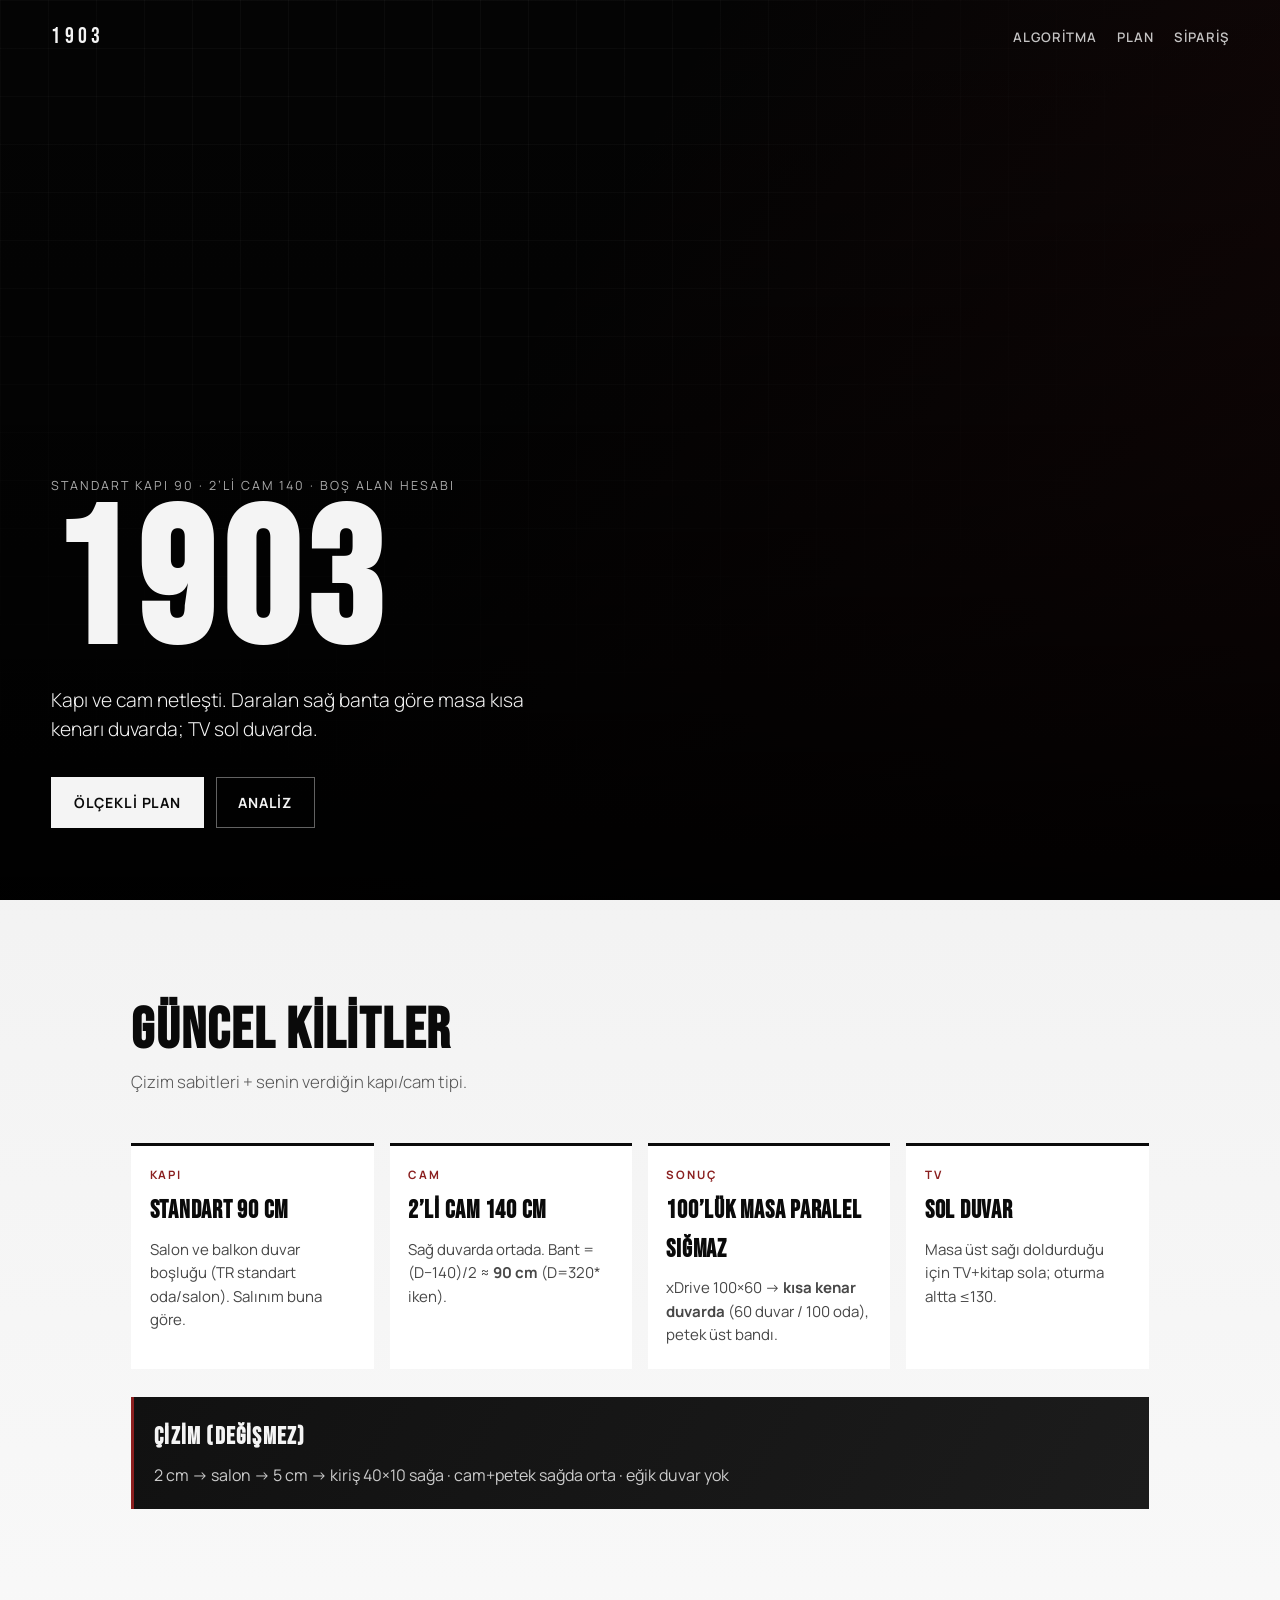
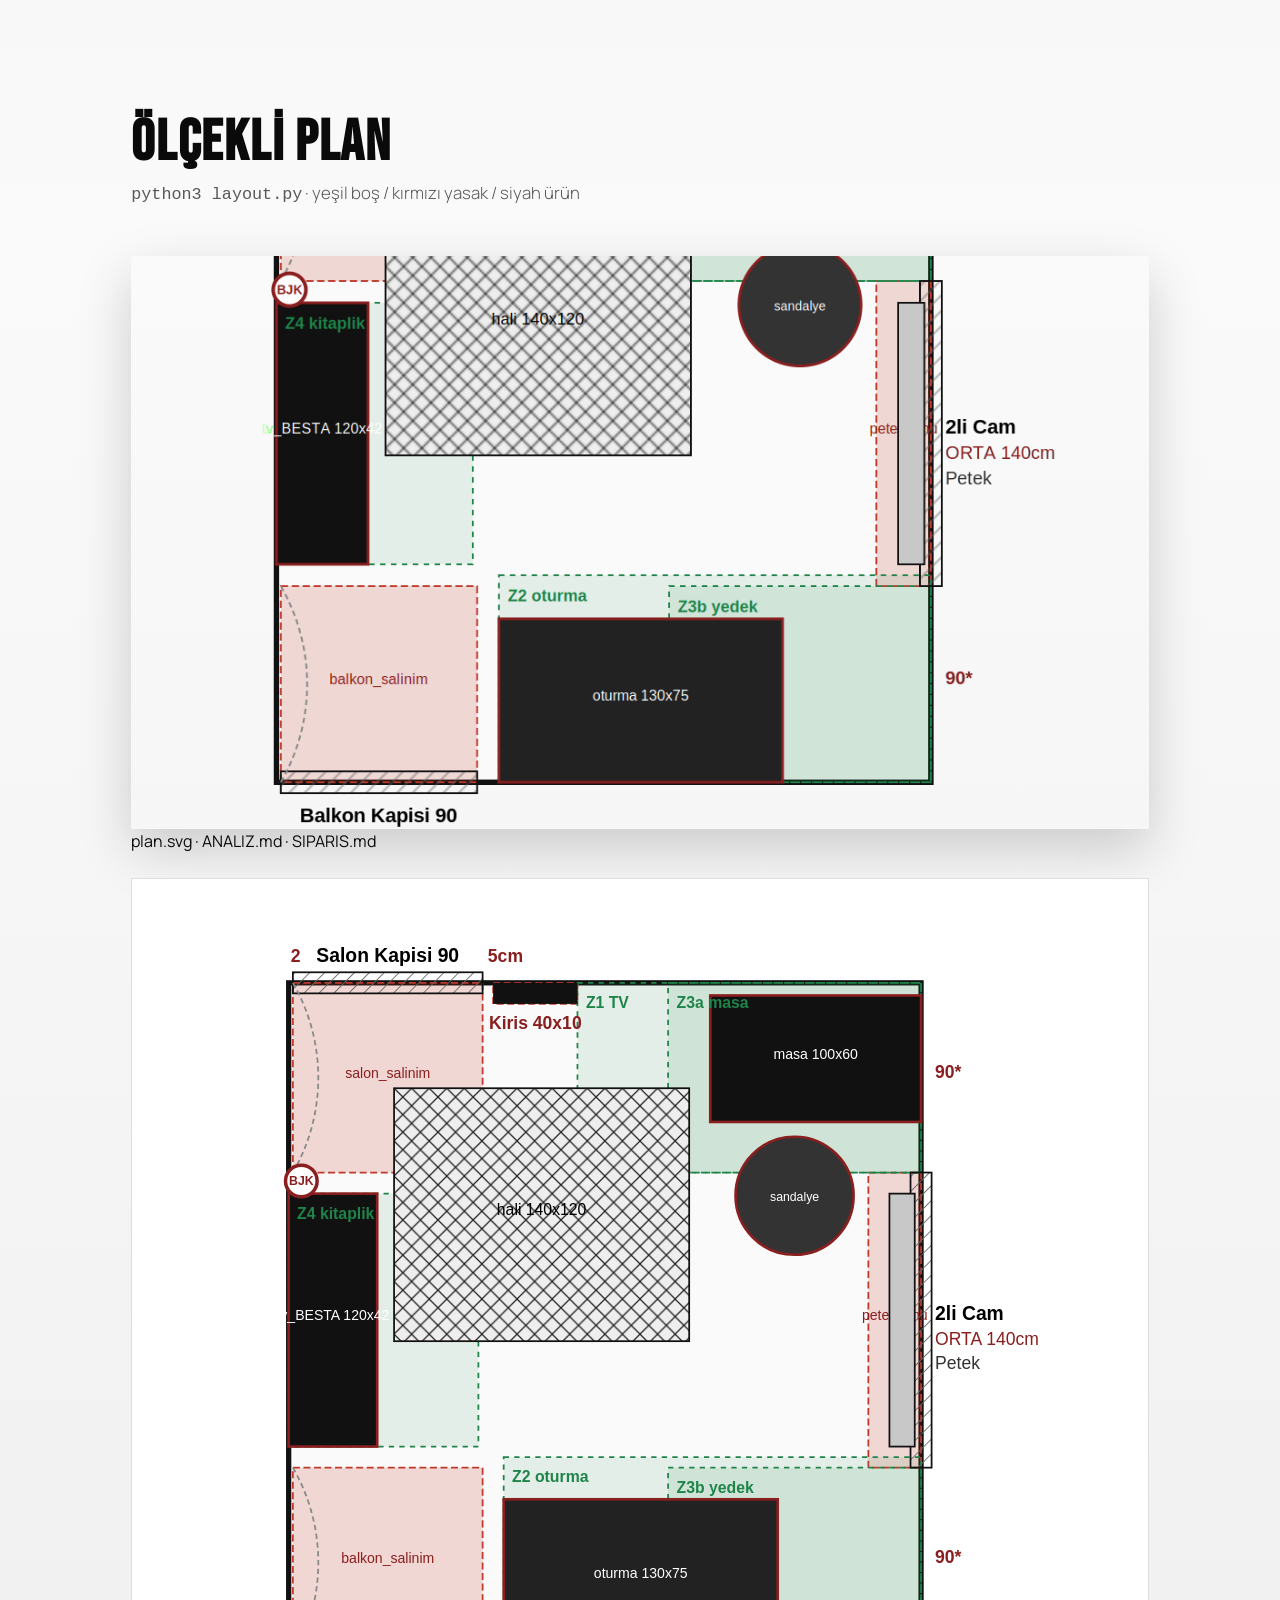
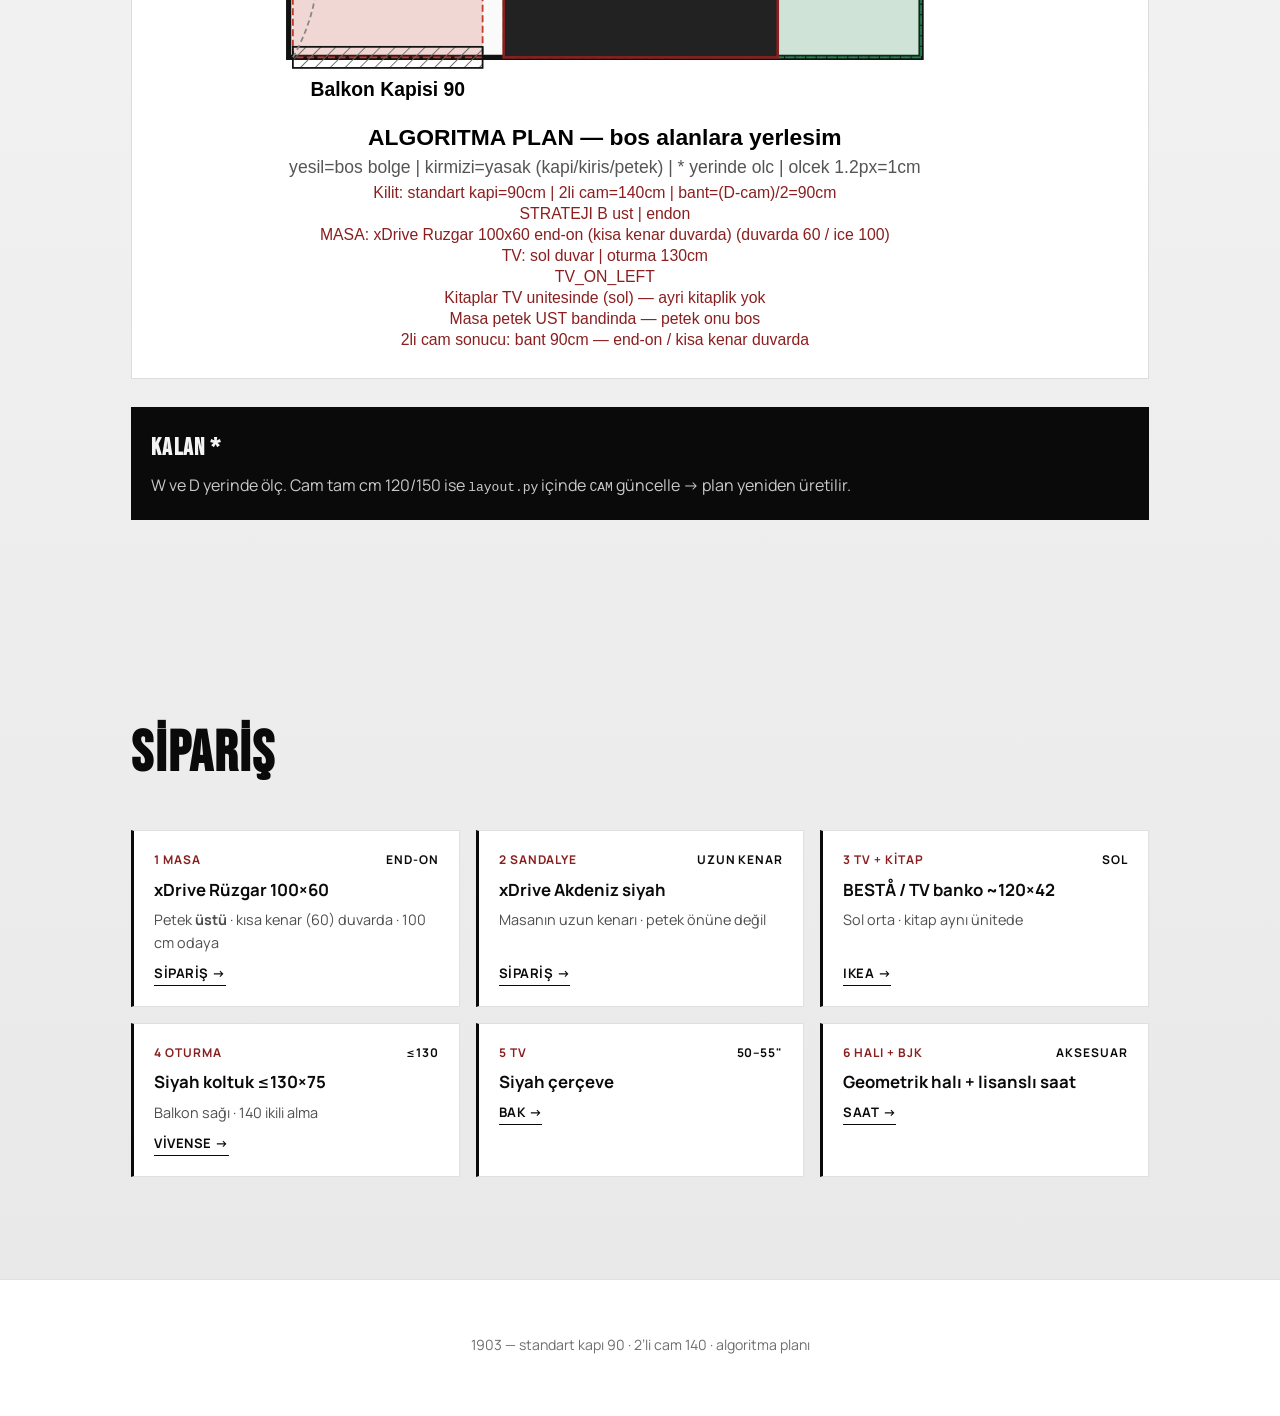
==== oda-tasarim/index.html @ 1f32c2e3 "Lock standard 90cm doors and 140cm 2-leaf window into layout Recalculate radiator bands for the wide" ====
<!DOCTYPE html>
<html lang="tr">
<head>
  <meta charset="UTF-8" />
  <meta name="viewport" content="width=device-width, initial-scale=1.0" />
  <title>1903 — Standart kapı + 2’li cam</title>
  <link rel="preconnect" href="https://fonts.googleapis.com" />
  <link rel="preconnect" href="https://fonts.gstatic.com" crossorigin />
  <link href="https://fonts.googleapis.com/css2?family=Bebas+Neue&family=Manrope:wght@300;400;500;600;700&display=swap" rel="stylesheet" />
  <link rel="stylesheet" href="styles.css" />
</head>
<body>
  <header class="hero">
    <div class="hero__grid" aria-hidden="true"></div>
    <div class="hero__veil"></div>
    <nav class="nav">
      <span class="nav__mark">1903</span>
      <div class="nav__links">
        <a href="#algoritma">Algoritma</a>
        <a href="#plan">Plan</a>
        <a href="#urunler">Sipariş</a>
      </div>
    </nav>
    <div class="hero__content">
      <p class="hero__eyebrow">Standart kapı 90 · 2’li cam 140 · boş alan hesabı</p>
      <h1 class="hero__brand">1903</h1>
      <p class="hero__lead">Kapı ve cam netleşti. Daralan sağ banta göre masa kısa kenarı duvarda; TV sol duvarda.</p>
      <div class="hero__cta">
        <a class="btn btn--solid" href="#plan">Ölçekli plan</a>
        <a class="btn btn--ghost" href="ANALIZ.md">Analiz</a>
      </div>
    </div>
  </header>

  <main>
    <section class="section" id="algoritma">
      <div class="section__head">
        <h2>Güncel kilitler</h2>
        <p>Çizim sabitleri + senin verdiğin kapı/cam tipi.</p>
      </div>

      <div class="inventory">
        <article class="inv">
          <span class="inv__tag">KAPI</span>
          <h3>Standart 90 cm</h3>
          <p>Salon ve balkon duvar boşluğu (TR standart oda/salon). Salınım buna göre.</p>
        </article>
        <article class="inv">
          <span class="inv__tag">CAM</span>
          <h3>2’li cam 140 cm</h3>
          <p>Sağ duvarda ortada. Bant = (D−140)/2 ≈ <strong>90 cm</strong> (D=320* iken).</p>
        </article>
        <article class="inv">
          <span class="inv__tag">SONUÇ</span>
          <h3>100’lük masa paralel sığmaz</h3>
          <p>xDrive 100×60 → <strong>kısa kenar duvarda</strong> (60 duvar / 100 oda), petek üst bandı.</p>
        </article>
        <article class="inv">
          <span class="inv__tag">TV</span>
          <h3>Sol duvar</h3>
          <p>Masa üst sağı doldurduğu için TV+kitap sola; oturma altta ≤130.</p>
        </article>
      </div>

      <aside class="keep">
        <h3>Çizim (değişmez)</h3>
        <p>2 cm → salon → 5 cm → kiriş 40×10 sağa · cam+petek sağda orta · eğik duvar yok</p>
      </aside>
    </section>

    <section class="section" id="plan">
      <div class="section__head">
        <h2>Ölçekli plan</h2>
        <p><code>python3 layout.py</code> · yeşil boş / kırmızı yasak / siyah ürün</p>
      </div>

      <figure class="gallery__hero" style="margin:0">
        <img src="assets/plan-olcekli.png" alt="Standart kapi ve 2li cam yerlesim plani" width="1200" height="1200" loading="eager" />
        <figcaption>
          <a href="plan.svg">plan.svg</a> ·
          <a href="ANALIZ.md">ANALIZ.md</a> ·
          <a href="SIPARIS.md">SIPARIS.md</a>
        </figcaption>
      </figure>

      <div class="plan-svg" style="margin-top:1.5rem;background:#fff;border:1px solid #ddd;padding:1rem;overflow:auto">
        <object data="plan.svg" type="image/svg+xml" width="100%" style="min-height:520px">SVG</object>
      </div>

      <aside class="budget">
        <h3>Kalan *</h3>
        <p>W ve D yerinde ölç. Cam tam cm 120/150 ise <code>layout.py</code> içinde <code>CAM</code> güncelle → plan yeniden üretilir.</p>
      </aside>
    </section>

    <section class="section" id="urunler">
      <div class="section__head">
        <h2>Sipariş</h2>
      </div>
      <div class="products">
        <article class="product">
          <div class="product__meta"><span class="product__store">1 MASA</span><span class="product__price">end-on</span></div>
          <h3>xDrive Rüzgar 100×60</h3>
          <p>Petek <strong>üstü</strong> · kısa kenar (60) duvarda · 100 cm odaya</p>
          <a class="product__link" href="https://www.trendyol.com/xdrive/ruzgar-oyuncu-masasi-siyah-100x60-p-993862707" target="_blank" rel="noopener">Sipariş →</a>
        </article>
        <article class="product">
          <div class="product__meta"><span class="product__store">2 SANDALYE</span><span class="product__price">uzun kenar</span></div>
          <h3>xDrive Akdeniz siyah</h3>
          <p>Masanın uzun kenarı · petek önüne değil</p>
          <a class="product__link" href="https://www.trendyol.com/xdrive/akdeniz-kumas-profesyonel-oyuncu-koltugu-siyah-siyah-p-140003157" target="_blank" rel="noopener">Sipariş →</a>
        </article>
        <article class="product">
          <div class="product__meta"><span class="product__store">3 TV + KİTAP</span><span class="product__price">sol</span></div>
          <h3>BESTÅ / TV banko ~120×42</h3>
          <p>Sol orta · kitap aynı ünitede</p>
          <a class="product__link" href="https://www.ikea.com.tr/urun/besta-venge-siyah-seffaf-cam-120x42x193-cm-dolap-kombinasyonu-59059461" target="_blank" rel="noopener">IKEA →</a>
        </article>
        <article class="product">
          <div class="product__meta"><span class="product__store">4 OTURMA</span><span class="product__price">≤130</span></div>
          <h3>Siyah koltuk ≤130×75</h3>
          <p>Balkon sağı · 140 ikili alma</p>
          <a class="product__link" href="https://www.vivense.com/ofis-oturma-gruplari.html" target="_blank" rel="noopener">Vivense →</a>
        </article>
        <article class="product">
          <div class="product__meta"><span class="product__store">5 TV</span><span class="product__price">50–55"</span></div>
          <h3>Siyah çerçeve</h3>
          <a class="product__link" href="https://www.trendyol.com/sr?q=55%20inç%20televizyon" target="_blank" rel="noopener">Bak →</a>
        </article>
        <article class="product">
          <div class="product__meta"><span class="product__store">6 HALI + BJK</span><span class="product__price">aksesuar</span></div>
          <h3>Geometrik halı + lisanslı saat</h3>
          <a class="product__link" href="https://www.trendyol.com/besiktas-duvar-saati-x-b146-c35" target="_blank" rel="noopener">Saat →</a>
        </article>
      </div>
    </section>
  </main>

  <footer class="footer">
    <p>1903 — standart kapı 90 · 2’li cam 140 · algoritma planı</p>
  </footer>
  <script src="main.js"></script>
</body>
</html>
---- oda-tasarim/styles.css ----
:root {
  --ink: #0a0a0a;
  --paper: #f4f4f4;
  --ash: #2b2b2b;
  --steel: #6e6e6e;
  --red: #8a1f1f;
  --mist: #fafafa;
  --line: rgba(10, 10, 10, 0.12);
  --shadow: 0 20px 50px rgba(0, 0, 0, 0.18);
  --font-display: "Bebas Neue", Impact, sans-serif;
  --font-body: "Manrope", system-ui, sans-serif;
}

*,
*::before,
*::after {
  box-sizing: border-box;
}

html {
  scroll-behavior: smooth;
}

body {
  margin: 0;
  color: var(--ink);
  font-family: var(--font-body);
  font-weight: 400;
  line-height: 1.55;
  background:
    radial-gradient(900px 420px at 0% 0%, rgba(138, 31, 31, 0.08), transparent 50%),
    linear-gradient(180deg, #ececec 0%, var(--mist) 40%, #e8e8e8 100%);
  min-height: 100vh;
}

img {
  max-width: 100%;
  height: auto;
  display: block;
}

a {
  color: inherit;
  text-decoration: none;
}

.hero {
  position: relative;
  min-height: 100vh;
  min-height: 100dvh;
  display: flex;
  flex-direction: column;
  justify-content: flex-end;
  padding: 1.5rem clamp(1.25rem, 4vw, 3.5rem) clamp(3rem, 8vh, 5rem);
  overflow: hidden;
  color: var(--paper);
  background: #050505;
}

.hero__grid {
  position: absolute;
  inset: 0;
  background-image:
    linear-gradient(rgba(255, 255, 255, 0.04) 1px, transparent 1px),
    linear-gradient(90deg, rgba(255, 255, 255, 0.04) 1px, transparent 1px);
  background-size: 48px 48px;
  mask-image: radial-gradient(ellipse at 30% 20%, #000 20%, transparent 70%);
  animation: gridDrift 18s linear infinite;
}

.hero__veil {
  position: absolute;
  inset: 0;
  background:
    linear-gradient(180deg, rgba(0, 0, 0, 0.2) 0%, rgba(0, 0, 0, 0.55) 55%, rgba(0, 0, 0, 0.92) 100%),
    linear-gradient(120deg, transparent 40%, rgba(138, 31, 31, 0.18) 100%);
  pointer-events: none;
}

.nav,
.hero__content {
  position: relative;
  z-index: 1;
}

.nav {
  position: absolute;
  top: 0;
  left: 0;
  right: 0;
  display: flex;
  align-items: center;
  justify-content: space-between;
  padding: 1.25rem clamp(1.25rem, 4vw, 3.5rem);
}

.nav__mark {
  font-family: var(--font-display);
  letter-spacing: 0.2em;
  font-size: 1.35rem;
}

.nav__links {
  display: flex;
  gap: 1.25rem;
  font-size: 0.82rem;
  font-weight: 600;
  letter-spacing: 0.08em;
  text-transform: uppercase;
  opacity: 0.8;
}

.nav__links a:hover {
  opacity: 1;
  color: #fff;
}

.hero__eyebrow {
  margin: 0 0 0.6rem;
  font-size: 0.78rem;
  letter-spacing: 0.16em;
  text-transform: uppercase;
  color: rgba(244, 244, 244, 0.7);
  opacity: 0;
  transform: translateY(16px);
  animation: rise 0.8s ease forwards 0.1s;
}

.hero__brand {
  margin: 0;
  font-family: var(--font-display);
  font-size: clamp(6rem, 22vw, 12rem);
  line-height: 0.85;
  letter-spacing: 0.04em;
  opacity: 0;
  transform: translateY(24px);
  animation: rise 0.95s ease forwards 0.25s;
}

.hero__lead {
  max-width: 32rem;
  margin: 1.1rem 0 0;
  font-size: clamp(1rem, 2.2vw, 1.2rem);
  font-weight: 300;
  opacity: 0;
  transform: translateY(16px);
  animation: rise 0.85s ease forwards 0.4s;
}

.hero__cta {
  display: flex;
  flex-wrap: wrap;
  gap: 0.75rem;
  margin-top: 2rem;
  opacity: 0;
  transform: translateY(16px);
  animation: rise 0.85s ease forwards 0.55s;
}

.btn {
  display: inline-flex;
  align-items: center;
  justify-content: center;
  padding: 0.85rem 1.35rem;
  border: 1px solid transparent;
  font-size: 0.88rem;
  font-weight: 700;
  letter-spacing: 0.06em;
  text-transform: uppercase;
  transition: transform 0.25s ease, background 0.25s ease;
}

.btn:hover {
  transform: translateY(-2px);
}

.btn--solid {
  background: var(--paper);
  color: var(--ink);
}

.btn--ghost {
  border-color: rgba(244, 244, 244, 0.4);
  color: var(--paper);
}

.btn--ghost:hover {
  background: rgba(244, 244, 244, 0.08);
}

@keyframes rise {
  to {
    opacity: 1;
    transform: translateY(0);
  }
}

@keyframes gridDrift {
  from {
    transform: translateY(0);
  }
  to {
    transform: translateY(48px);
  }
}

.section {
  padding: clamp(3.5rem, 8vw, 6.5rem) clamp(1.25rem, 4vw, 3.5rem);
  max-width: 1120px;
  margin: 0 auto;
}

.sketch-legend {
  display: grid;
  grid-template-columns: repeat(2, 1fr);
  gap: 0.75rem;
  margin-bottom: 1.75rem;
}

.sketch-legend__item {
  padding: 1rem 1.1rem;
  background: #fff;
  border-left: 3px solid var(--ink);
  display: flex;
  flex-direction: column;
  gap: 0.25rem;
}

.sketch-legend__item strong {
  font-family: var(--font-display);
  font-size: 1.35rem;
  letter-spacing: 0.04em;
}

.sketch-legend__item span {
  font-size: 0.9rem;
  color: rgba(10, 10, 10, 0.72);
}

.section__head {
  max-width: 38rem;
  margin-bottom: clamp(2rem, 4vw, 3rem);
}

.section__head h2 {
  margin: 0 0 0.55rem;
  font-family: var(--font-display);
  font-size: clamp(2.4rem, 5.5vw, 3.6rem);
  letter-spacing: 0.03em;
  line-height: 1;
}

.section__head p {
  margin: 0;
  color: rgba(10, 10, 10, 0.68);
  font-size: 1.05rem;
  font-weight: 300;
}

.arch-map {
  display: grid;
  grid-template-columns: 1fr 1.2fr 1fr;
  grid-template-rows: auto auto auto;
  gap: 0.6rem;
  margin-bottom: 2rem;
  text-align: center;
}

.arch-map__north {
  grid-column: 2;
  grid-row: 1;
}

.arch-map__west {
  grid-column: 1;
  grid-row: 2;
}

.arch-map__center {
  grid-column: 2;
  grid-row: 2;
  display: grid;
  place-items: center;
  min-height: 110px;
  background: var(--ink);
  color: var(--paper);
  font-family: var(--font-display);
  font-size: 2rem;
  letter-spacing: 0.12em;
}

.arch-map__east {
  grid-column: 3;
  grid-row: 2;
}

.arch-map__south {
  grid-column: 2;
  grid-row: 3;
}

.arch-map__north,
.arch-map__west,
.arch-map__east,
.arch-map__south {
  padding: 1rem 0.75rem;
  background: #fff;
  border: 1px solid var(--line);
  display: flex;
  flex-direction: column;
  gap: 0.15rem;
}

.arch-map strong {
  font-family: var(--font-display);
  font-size: 1.35rem;
  letter-spacing: 0.08em;
}

.arch-map__sub {
  font-size: 0.8rem;
  color: var(--steel);
}

.strip {
  display: grid;
  grid-template-columns: repeat(10, minmax(72px, 1fr));
  gap: 0.35rem;
  margin-bottom: 1.5rem;
  overflow-x: auto;
  padding-bottom: 0.35rem;
}

.strip__item {
  min-width: 72px;
  min-height: 120px;
  padding: 0.65rem 0.4rem;
  background: #fff;
  border: 1px solid var(--line);
  border-top: 3px solid var(--ink);
  display: flex;
  flex-direction: column;
  gap: 0.25rem;
}

.strip__item--door {
  border-top-color: var(--red);
  background: #111;
  color: #f4f4f4;
}

.strip__item--beam {
  border-top-color: #444;
  background: #2b2b2b;
  color: #f4f4f4;
}

.strip__item--recess {
  border-top-color: #666;
  background: #1a1a1a;
  color: #f4f4f4;
}

.strip__item--glass {
  border-top-color: #7eb8c9;
  background: linear-gradient(180deg, #d8eef4, #fff);
}

.strip__item--long {
  border-top-color: var(--red);
  background: #fff8f8;
}

.strip__len {
  font-family: var(--font-display);
  font-size: 1.5rem;
  letter-spacing: 0.04em;
  line-height: 1;
}

.strip__item strong {
  font-size: 0.72rem;
  line-height: 1.25;
}

.strip__item em {
  font-size: 0.65rem;
  font-style: normal;
  opacity: 0.7;
}

.totals {
  display: grid;
  grid-template-columns: repeat(4, 1fr);
  gap: 0.65rem;
  margin-bottom: 2rem;
}

.total {
  padding: 1rem 0.85rem;
  background: #fff;
  border: 1px solid var(--line);
  display: flex;
  flex-direction: column;
  gap: 0.2rem;
}

.total span {
  font-size: 0.72rem;
  font-weight: 700;
  letter-spacing: 0.08em;
  text-transform: uppercase;
  color: var(--steel);
}

.total strong {
  font-family: var(--font-display);
  font-size: 1.8rem;
  letter-spacing: 0.03em;
  line-height: 1;
}

.total em {
  font-size: 0.78rem;
  font-style: normal;
  color: var(--steel);
}

.total--warn {
  background: #111;
  color: #f4f4f4;
  border-color: #111;
}

.total--warn span,
.total--warn em {
  color: rgba(244, 244, 244, 0.65);
}

.svg-dim {
  font-family: var(--font-body);
  font-size: 9px;
  font-weight: 700;
  fill: var(--red);
}

.inventory {
  display: grid;
  grid-template-columns: repeat(auto-fit, minmax(230px, 1fr));
  gap: 1rem;
}

.inv {
  padding: 1.25rem 1.15rem 1.4rem;
  background: #fff;
  border-top: 3px solid var(--ink);
  transition: transform 0.3s ease;
}

.inv:hover {
  transform: translateY(-3px);
}

.inv__tag {
  display: block;
  font-size: 0.72rem;
  letter-spacing: 0.16em;
  font-weight: 700;
  color: var(--red);
  margin-bottom: 0.55rem;
}

.inv h3 {
  margin: 0 0 0.45rem;
  font-family: var(--font-display);
  font-size: 1.55rem;
  letter-spacing: 0.03em;
}

.inv p {
  margin: 0;
  font-size: 0.94rem;
  color: rgba(10, 10, 10, 0.75);
}

.section--concept {
  background: linear-gradient(180deg, transparent, rgba(10, 10, 10, 0.03));
}

.concept-grid {
  display: grid;
  grid-template-columns: repeat(3, 1fr);
  gap: 1.25rem;
  margin-bottom: 1.5rem;
}

.concept-grid h3 {
  margin: 0 0 0.4rem;
  font-family: var(--font-display);
  font-size: 1.5rem;
  letter-spacing: 0.04em;
}

.concept-grid p {
  margin: 0;
  color: rgba(10, 10, 10, 0.72);
  font-size: 0.95rem;
}

.swatches {
  display: grid;
  grid-template-columns: repeat(6, 1fr);
  gap: 0.65rem;
}

.swatch {
  aspect-ratio: 1 / 1.1;
  background: var(--c);
  display: flex;
  align-items: flex-end;
  padding: 0.65rem;
  border: 1px solid var(--line);
}

.swatch span {
  font-size: 0.7rem;
  font-weight: 600;
  letter-spacing: 0.04em;
  text-transform: uppercase;
  background: rgba(255, 255, 255, 0.9);
  color: var(--ink);
  padding: 0.3rem 0.35rem;
}

.swatch:nth-child(1) span,
.swatch:nth-child(3) span,
.swatch:nth-child(5) span {
  background: rgba(10, 10, 10, 0.75);
  color: #fff;
}

.section--plan {
  max-width: 1200px;
}

.plan-grid {
  display: grid;
  grid-template-columns: 1fr 1fr;
  gap: 1.15rem;
}

.plan-card {
  margin: 0;
  padding: 1.15rem;
  background: #fff;
  border: 1px solid var(--line);
}

.plan-card figcaption {
  display: flex;
  flex-direction: column;
  gap: 0.15rem;
  margin-bottom: 0.9rem;
}

.plan-card figcaption strong {
  font-family: var(--font-display);
  font-size: 1.6rem;
  letter-spacing: 0.04em;
}

.plan-card figcaption span {
  font-size: 0.88rem;
  color: var(--steel);
}

.plan-svg {
  color: var(--ink);
}

.plan-svg svg {
  width: 100%;
  height: auto;
}

.svg-label {
  font-family: var(--font-body);
  font-size: 10px;
  font-weight: 600;
  fill: var(--ink);
}

.svg-label--light {
  fill: #f4f4f4;
}

.plan-card--photo img {
  width: 100%;
  aspect-ratio: 4 / 3;
  object-fit: cover;
}

.zones {
  display: grid;
  gap: 1.25rem;
}

.zone {
  display: grid;
  grid-template-columns: auto 1fr;
  column-gap: 1.1rem;
  padding-bottom: 1.25rem;
  border-bottom: 1px solid var(--line);
}

.zone__num {
  font-family: var(--font-display);
  font-size: clamp(2.4rem, 5vw, 3.2rem);
  line-height: 1;
  color: var(--red);
}

.zone h3 {
  margin: 0 0 0.35rem;
  font-family: var(--font-display);
  font-size: 1.55rem;
  letter-spacing: 0.03em;
}

.zone p {
  margin: 0;
  color: rgba(10, 10, 10, 0.75);
}

.gallery {
  margin-top: 2.4rem;
  display: grid;
  gap: 1.15rem;
}

.gallery__hero img {
  width: 100%;
  aspect-ratio: 16 / 9;
  object-fit: cover;
  box-shadow: var(--shadow);
}

.gallery__pair {
  display: grid;
  grid-template-columns: 1fr 1fr;
  gap: 1.15rem;
}

.gallery__pair img {
  width: 100%;
  aspect-ratio: 4 / 3;
  object-fit: cover;
  box-shadow: var(--shadow);
}

.gallery figure {
  margin: 0;
}

.gallery figcaption {
  margin-top: 0.6rem;
  font-size: 0.88rem;
  color: var(--steel);
}

.products {
  display: grid;
  grid-template-columns: repeat(auto-fit, minmax(260px, 1fr));
  gap: 1rem;
}

.product {
  display: flex;
  flex-direction: column;
  gap: 0.55rem;
  padding: 1.25rem;
  background: #fff;
  border: 1px solid var(--line);
  border-left: 3px solid var(--ink);
  transition: transform 0.3s ease, border-color 0.3s ease;
}

.product:hover {
  transform: translateY(-3px);
  border-left-color: var(--red);
}

.product__meta {
  display: flex;
  justify-content: space-between;
  align-items: center;
  font-size: 0.75rem;
  font-weight: 700;
  letter-spacing: 0.08em;
  text-transform: uppercase;
}

.product__store {
  color: var(--red);
}

.product__price {
  color: var(--ink);
}

.product h3 {
  margin: 0;
  font-size: 1.05rem;
  font-weight: 700;
  line-height: 1.3;
}

.product p {
  margin: 0;
  flex: 1;
  font-size: 0.9rem;
  color: rgba(10, 10, 10, 0.72);
}

.product__link {
  font-size: 0.82rem;
  font-weight: 700;
  letter-spacing: 0.04em;
  text-transform: uppercase;
  border-bottom: 1px solid var(--ink);
  align-self: flex-start;
  padding-bottom: 0.1rem;
}

.product__link:hover {
  color: var(--red);
  border-color: var(--red);
}

.budget,
.keep {
  margin-top: 1.75rem;
  padding: 1.35rem 1.25rem;
  background: var(--ink);
  color: var(--paper);
}

.budget h3,
.keep h3 {
  margin: 0 0 0.45rem;
  font-family: var(--font-display);
  font-size: 1.5rem;
  letter-spacing: 0.05em;
}

.budget p,
.keep p {
  margin: 0;
  color: rgba(244, 244, 244, 0.82);
}

.keep {
  background: linear-gradient(120deg, #111, #1c1c1c);
  border-left: 3px solid var(--red);
}

.steps {
  margin: 0;
  padding: 0;
  list-style: none;
  counter-reset: step;
  display: grid;
  gap: 0.35rem;
}

.steps li {
  counter-increment: step;
  display: grid;
  grid-template-columns: 3rem 1fr;
  gap: 1rem;
  padding: 1rem 0;
  border-top: 1px solid var(--line);
}

.steps li::before {
  content: counter(step, decimal-leading-zero);
  font-family: var(--font-display);
  font-size: 1.6rem;
  color: var(--red);
  line-height: 1;
}

.steps strong {
  display: block;
  font-family: var(--font-display);
  font-size: 1.35rem;
  letter-spacing: 0.04em;
  margin-bottom: 0.2rem;
}

.footer {
  padding: 2.5rem clamp(1.25rem, 4vw, 3.5rem) 3rem;
  border-top: 1px solid var(--line);
  text-align: center;
  color: var(--steel);
  font-size: 0.88rem;
  background: #fff;
}

.footer__note {
  margin: 0.35rem 0 0;
  font-size: 0.78rem;
}

.reveal {
  opacity: 0;
  transform: translateY(20px);
  transition: opacity 0.65s ease, transform 0.65s ease;
}

.reveal.is-in {
  opacity: 1;
  transform: translateY(0);
}

@media (max-width: 820px) {
  .nav__links {
    display: none;
  }

  .concept-grid,
  .plan-grid,
  .gallery__pair,
  .totals,
  .sketch-legend {
    grid-template-columns: 1fr 1fr;
  }

  .swatches {
    grid-template-columns: repeat(3, 1fr);
  }

  .arch-map {
    grid-template-columns: 1fr;
    grid-template-rows: none;
  }

  .arch-map__north,
  .arch-map__west,
  .arch-map__center,
  .arch-map__east,
  .arch-map__south {
    grid-column: 1;
    grid-row: auto;
  }
}

@media (max-width: 560px) {
  .zone {
    grid-template-columns: 1fr;
  }

  .swatches,
  .sketch-legend,
  .totals {
    grid-template-columns: 1fr;
  }
}
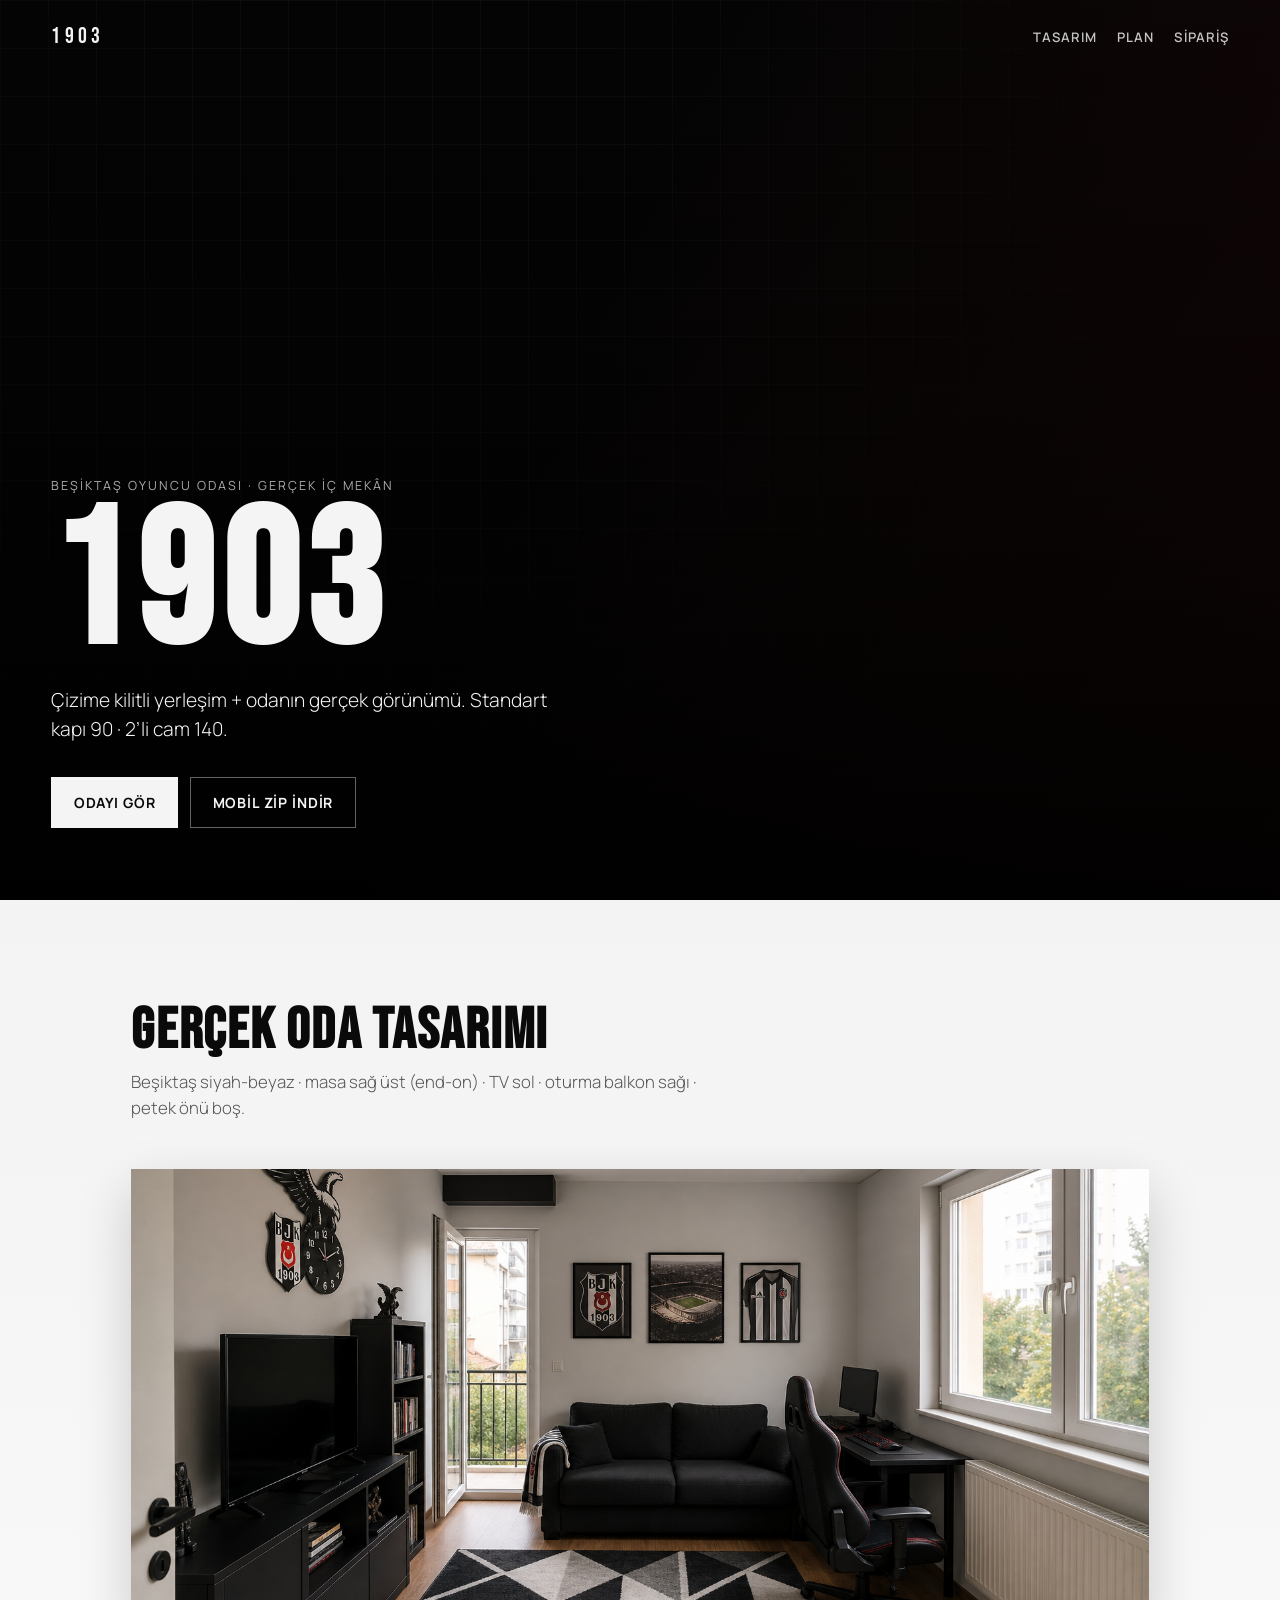
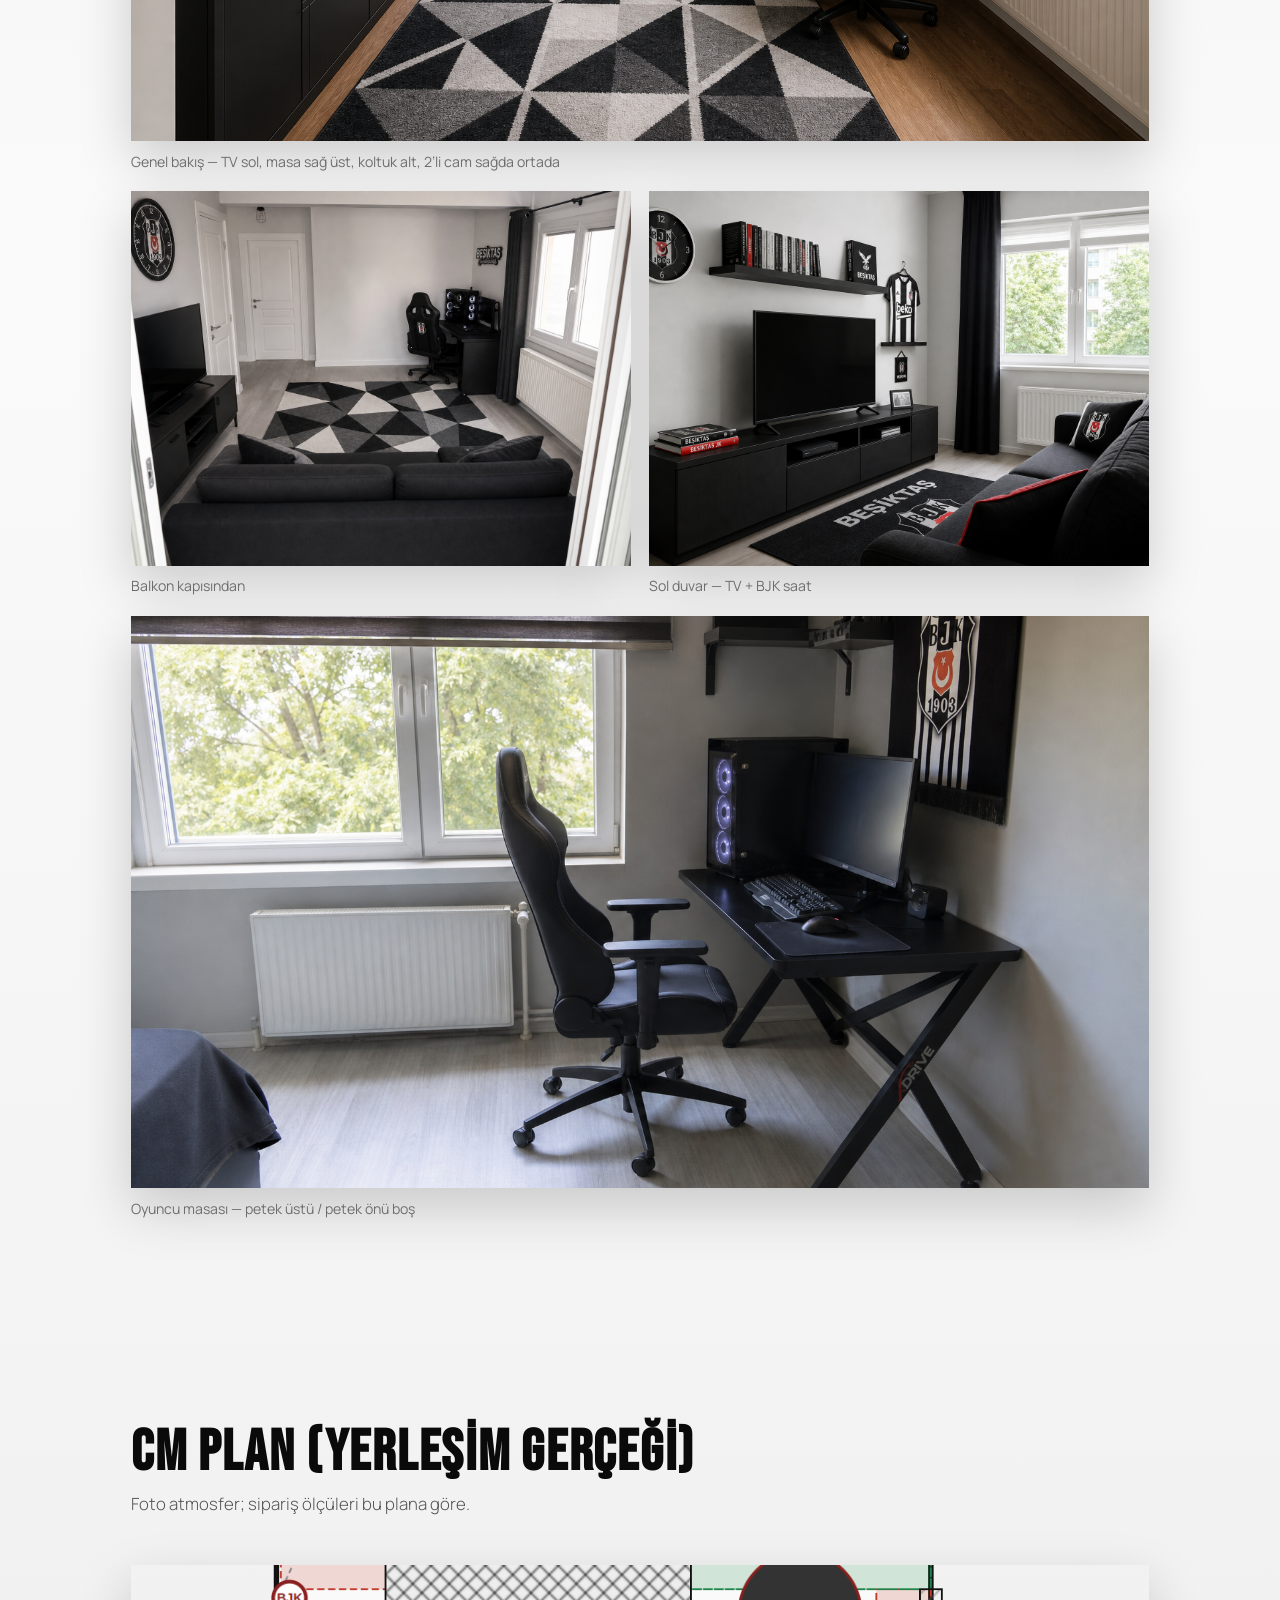
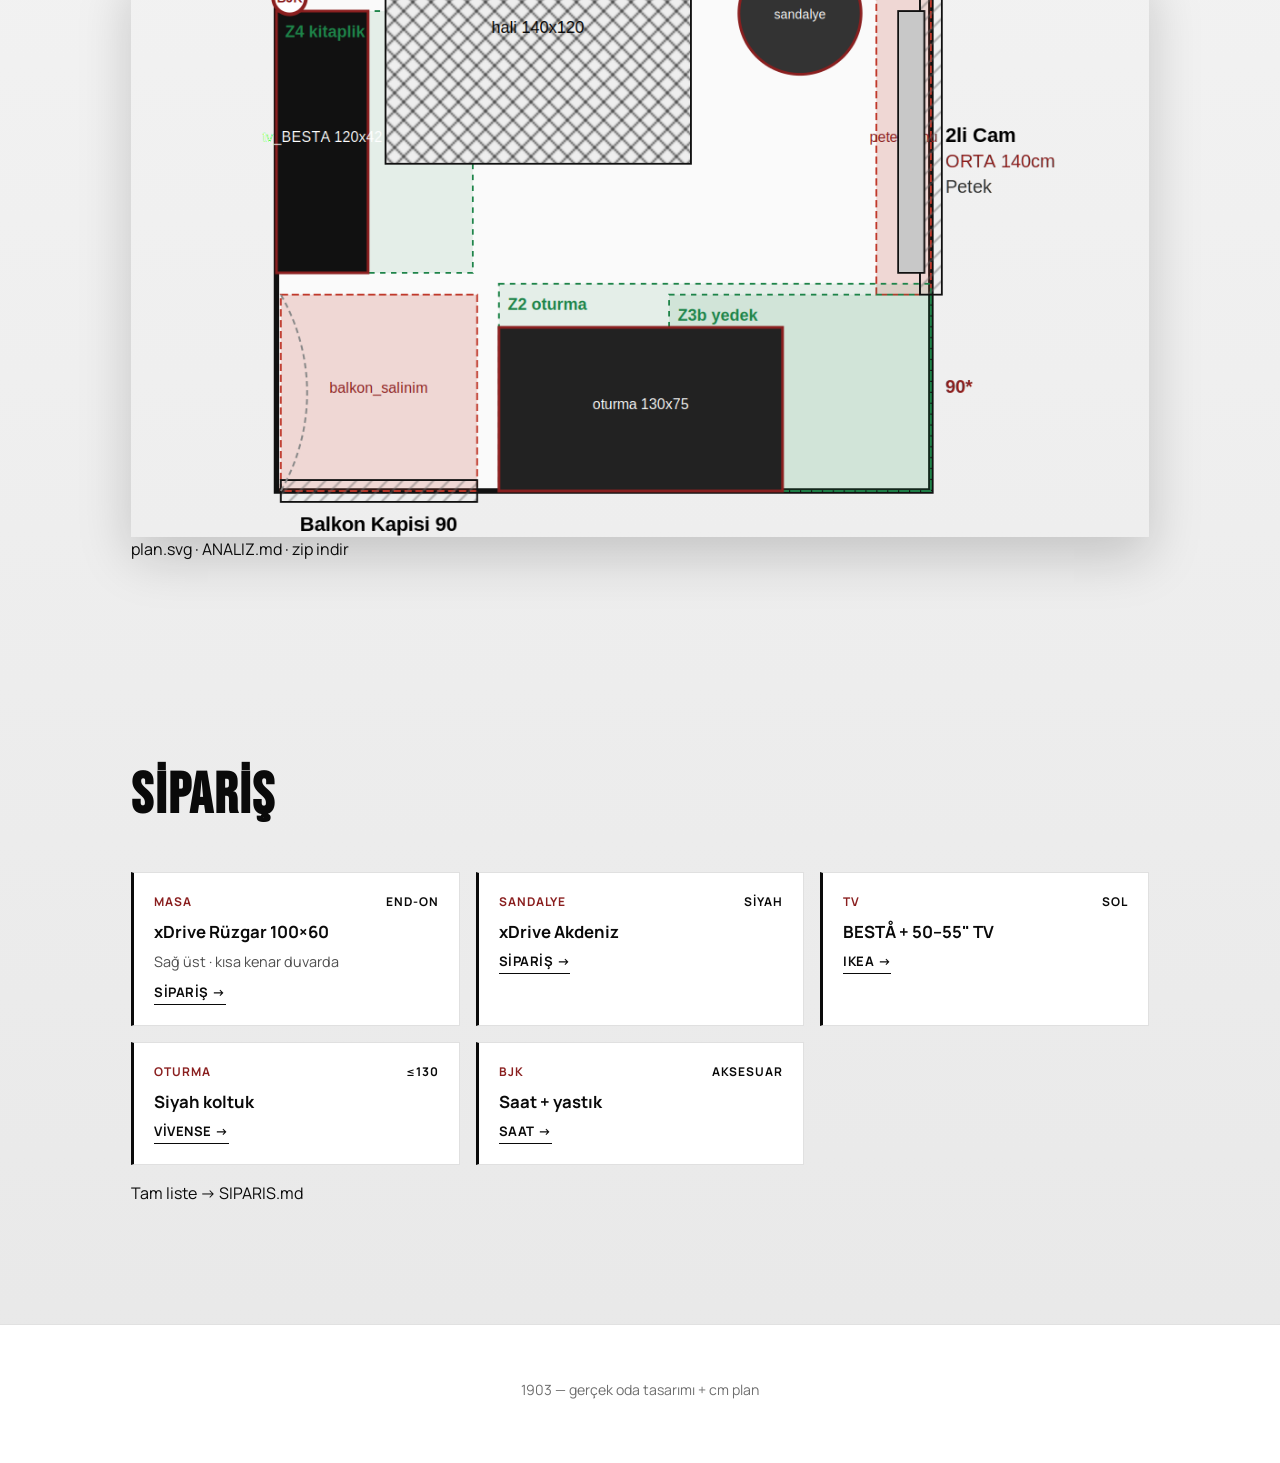
==== commit 46b5bbd8: "Add photoreal room interior views matching the locked plan Include general, balcony, TV wall, and de" ====
--- a/oda-tasarim/index.html
+++ b/oda-tasarim/index.html
@@ -3,7 +3,7 @@
 <head>
   <meta charset="UTF-8" />
   <meta name="viewport" content="width=device-width, initial-scale=1.0" />
-  <title>1903 — Standart kapı + 2’li cam</title>
+  <title>1903 — Gerçek Oda Tasarımı</title>
   <link rel="preconnect" href="https://fonts.googleapis.com" />
   <link rel="preconnect" href="https://fonts.gstatic.com" crossorigin />
   <link href="https://fonts.googleapis.com/css2?family=Bebas+Neue&family=Manrope:wght@300;400;500;600;700&display=swap" rel="stylesheet" />
@@ -16,81 +16,60 @@
     <nav class="nav">
       <span class="nav__mark">1903</span>
       <div class="nav__links">
-        <a href="#algoritma">Algoritma</a>
+        <a href="#tasarim">Tasarım</a>
         <a href="#plan">Plan</a>
         <a href="#urunler">Sipariş</a>
       </div>
     </nav>
     <div class="hero__content">
-      <p class="hero__eyebrow">Standart kapı 90 · 2’li cam 140 · boş alan hesabı</p>
+      <p class="hero__eyebrow">Beşiktaş oyuncu odası · gerçek iç mekân</p>
       <h1 class="hero__brand">1903</h1>
-      <p class="hero__lead">Kapı ve cam netleşti. Daralan sağ banta göre masa kısa kenarı duvarda; TV sol duvarda.</p>
+      <p class="hero__lead">Çizime kilitli yerleşim + odanın gerçek görünümü. Standart kapı 90 · 2’li cam 140.</p>
       <div class="hero__cta">
-        <a class="btn btn--solid" href="#plan">Ölçekli plan</a>
-        <a class="btn btn--ghost" href="ANALIZ.md">Analiz</a>
+        <a class="btn btn--solid" href="#tasarim">Odayı gör</a>
+        <a class="btn btn--ghost" href="1903-oda-mobil.zip">Mobil zip indir</a>
       </div>
     </div>
   </header>
 
   <main>
-    <section class="section" id="algoritma">
+    <section class="section" id="tasarim">
       <div class="section__head">
-        <h2>Güncel kilitler</h2>
-        <p>Çizim sabitleri + senin verdiğin kapı/cam tipi.</p>
+        <h2>Gerçek oda tasarımı</h2>
+        <p>Beşiktaş siyah-beyaz · masa sağ üst (end-on) · TV sol · oturma balkon sağı · petek önü boş.</p>
       </div>
 
-      <div class="inventory">
-        <article class="inv">
-          <span class="inv__tag">KAPI</span>
-          <h3>Standart 90 cm</h3>
-          <p>Salon ve balkon duvar boşluğu (TR standart oda/salon). Salınım buna göre.</p>
-        </article>
-        <article class="inv">
-          <span class="inv__tag">CAM</span>
-          <h3>2’li cam 140 cm</h3>
-          <p>Sağ duvarda ortada. Bant = (D−140)/2 ≈ <strong>90 cm</strong> (D=320* iken).</p>
-        </article>
-        <article class="inv">
-          <span class="inv__tag">SONUÇ</span>
-          <h3>100’lük masa paralel sığmaz</h3>
-          <p>xDrive 100×60 → <strong>kısa kenar duvarda</strong> (60 duvar / 100 oda), petek üst bandı.</p>
-        </article>
-        <article class="inv">
-          <span class="inv__tag">TV</span>
-          <h3>Sol duvar</h3>
-          <p>Masa üst sağı doldurduğu için TV+kitap sola; oturma altta ≤130.</p>
-        </article>
+      <div class="gallery">
+        <figure class="gallery__hero">
+          <img src="assets/oda-genel.png" alt="Oda genel tasarim" width="1536" height="864" loading="eager" />
+          <figcaption>Genel bakış — TV sol, masa sağ üst, koltuk alt, 2’li cam sağda ortada</figcaption>
+        </figure>
+        <div class="gallery__pair">
+          <figure>
+            <img src="assets/oda-balkon.png" alt="Balkondan bakis" width="1536" height="864" loading="lazy" />
+            <figcaption>Balkon kapısından</figcaption>
+          </figure>
+          <figure>
+            <img src="assets/oda-tv.png" alt="TV duvari" width="1536" height="864" loading="lazy" />
+            <figcaption>Sol duvar — TV + BJK saat</figcaption>
+          </figure>
+        </div>
+        <figure class="gallery__hero">
+          <img src="assets/oda-masa.png" alt="Oyuncu masa kosesi" width="1536" height="864" loading="lazy" />
+          <figcaption>Oyuncu masası — petek üstü / petek önü boş</figcaption>
+        </figure>
       </div>
-
-      <aside class="keep">
-        <h3>Çizim (değişmez)</h3>
-        <p>2 cm → salon → 5 cm → kiriş 40×10 sağa · cam+petek sağda orta · eğik duvar yok</p>
-      </aside>
     </section>
 
     <section class="section" id="plan">
       <div class="section__head">
-        <h2>Ölçekli plan</h2>
-        <p><code>python3 layout.py</code> · yeşil boş / kırmızı yasak / siyah ürün</p>
+        <h2>cm plan (yerleşim gerçeği)</h2>
+        <p>Foto atmosfer; sipariş ölçüleri bu plana göre.</p>
       </div>
-
       <figure class="gallery__hero" style="margin:0">
-        <img src="assets/plan-olcekli.png" alt="Standart kapi ve 2li cam yerlesim plani" width="1200" height="1200" loading="eager" />
-        <figcaption>
-          <a href="plan.svg">plan.svg</a> ·
-          <a href="ANALIZ.md">ANALIZ.md</a> ·
-          <a href="SIPARIS.md">SIPARIS.md</a>
-        </figcaption>
+        <img src="assets/plan-olcekli.png" alt="cm plan" width="1200" height="1200" loading="lazy" />
+        <figcaption><a href="plan.svg">plan.svg</a> · <a href="ANALIZ.md">ANALIZ.md</a> · <a href="1903-oda-mobil.zip">zip indir</a></figcaption>
       </figure>
-
-      <div class="plan-svg" style="margin-top:1.5rem;background:#fff;border:1px solid #ddd;padding:1rem;overflow:auto">
-        <object data="plan.svg" type="image/svg+xml" width="100%" style="min-height:520px">SVG</object>
-      </div>
-
-      <aside class="budget">
-        <h3>Kalan *</h3>
-        <p>W ve D yerinde ölç. Cam tam cm 120/150 ise <code>layout.py</code> içinde <code>CAM</code> güncelle → plan yeniden üretilir.</p>
-      </aside>
     </section>
 
     <section class="section" id="urunler">
@@ -99,45 +78,38 @@
       </div>
       <div class="products">
         <article class="product">
-          <div class="product__meta"><span class="product__store">1 MASA</span><span class="product__price">end-on</span></div>
+          <div class="product__meta"><span class="product__store">MASA</span><span class="product__price">end-on</span></div>
           <h3>xDrive Rüzgar 100×60</h3>
-          <p>Petek <strong>üstü</strong> · kısa kenar (60) duvarda · 100 cm odaya</p>
+          <p>Sağ üst · kısa kenar duvarda</p>
           <a class="product__link" href="https://www.trendyol.com/xdrive/ruzgar-oyuncu-masasi-siyah-100x60-p-993862707" target="_blank" rel="noopener">Sipariş →</a>
         </article>
         <article class="product">
-          <div class="product__meta"><span class="product__store">2 SANDALYE</span><span class="product__price">uzun kenar</span></div>
-          <h3>xDrive Akdeniz siyah</h3>
-          <p>Masanın uzun kenarı · petek önüne değil</p>
+          <div class="product__meta"><span class="product__store">SANDALYE</span><span class="product__price">siyah</span></div>
+          <h3>xDrive Akdeniz</h3>
           <a class="product__link" href="https://www.trendyol.com/xdrive/akdeniz-kumas-profesyonel-oyuncu-koltugu-siyah-siyah-p-140003157" target="_blank" rel="noopener">Sipariş →</a>
         </article>
         <article class="product">
-          <div class="product__meta"><span class="product__store">3 TV + KİTAP</span><span class="product__price">sol</span></div>
-          <h3>BESTÅ / TV banko ~120×42</h3>
-          <p>Sol orta · kitap aynı ünitede</p>
+          <div class="product__meta"><span class="product__store">TV</span><span class="product__price">sol</span></div>
+          <h3>BESTÅ + 50–55" TV</h3>
           <a class="product__link" href="https://www.ikea.com.tr/urun/besta-venge-siyah-seffaf-cam-120x42x193-cm-dolap-kombinasyonu-59059461" target="_blank" rel="noopener">IKEA →</a>
         </article>
         <article class="product">
-          <div class="product__meta"><span class="product__store">4 OTURMA</span><span class="product__price">≤130</span></div>
-          <h3>Siyah koltuk ≤130×75</h3>
-          <p>Balkon sağı · 140 ikili alma</p>
+          <div class="product__meta"><span class="product__store">OTURMA</span><span class="product__price">≤130</span></div>
+          <h3>Siyah koltuk</h3>
           <a class="product__link" href="https://www.vivense.com/ofis-oturma-gruplari.html" target="_blank" rel="noopener">Vivense →</a>
         </article>
         <article class="product">
-          <div class="product__meta"><span class="product__store">5 TV</span><span class="product__price">50–55"</span></div>
-          <h3>Siyah çerçeve</h3>
-          <a class="product__link" href="https://www.trendyol.com/sr?q=55%20inç%20televizyon" target="_blank" rel="noopener">Bak →</a>
-        </article>
-        <article class="product">
-          <div class="product__meta"><span class="product__store">6 HALI + BJK</span><span class="product__price">aksesuar</span></div>
-          <h3>Geometrik halı + lisanslı saat</h3>
+          <div class="product__meta"><span class="product__store">BJK</span><span class="product__price">aksesuar</span></div>
+          <h3>Saat + yastık</h3>
           <a class="product__link" href="https://www.trendyol.com/besiktas-duvar-saati-x-b146-c35" target="_blank" rel="noopener">Saat →</a>
         </article>
       </div>
+      <p style="margin-top:1rem"><a href="SIPARIS.md">Tam liste → SIPARIS.md</a></p>
     </section>
   </main>
 
   <footer class="footer">
-    <p>1903 — standart kapı 90 · 2’li cam 140 · algoritma planı</p>
+    <p>1903 — gerçek oda tasarımı + cm plan</p>
   </footer>
   <script src="main.js"></script>
 </body>
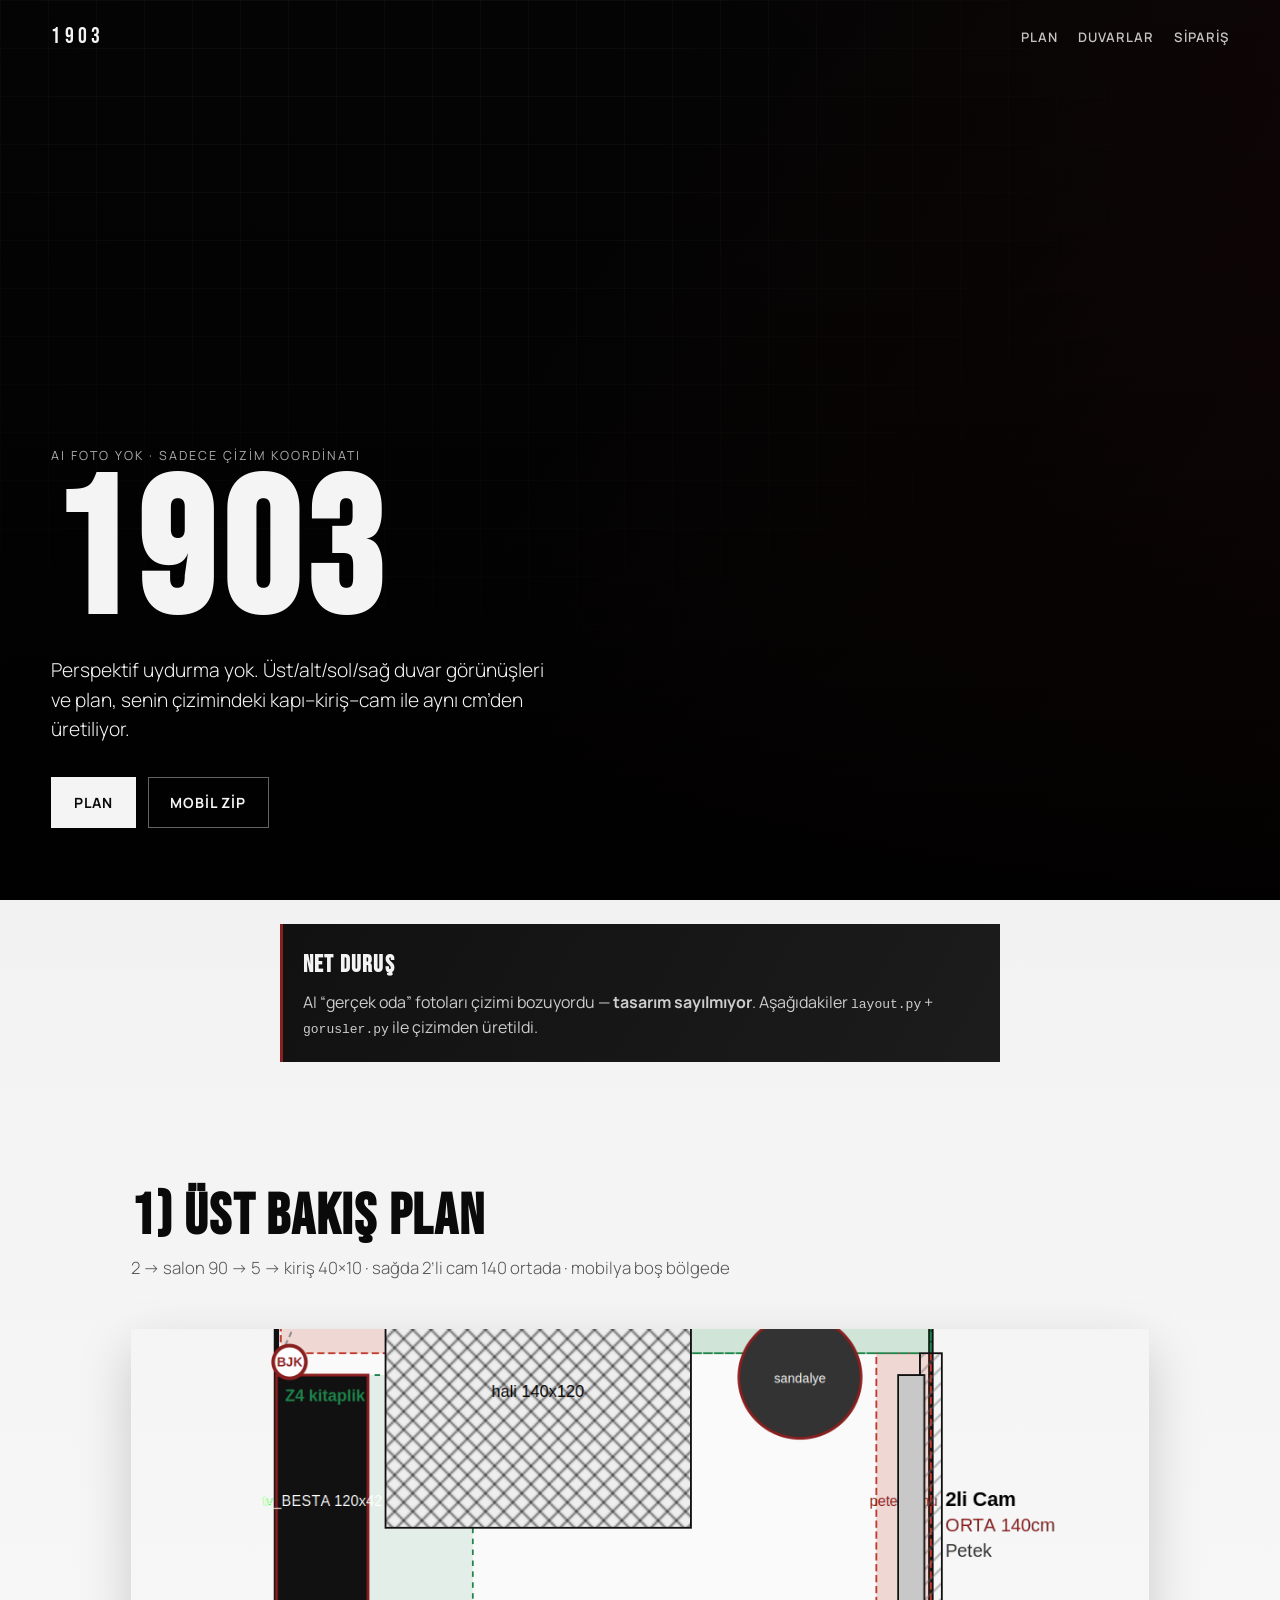
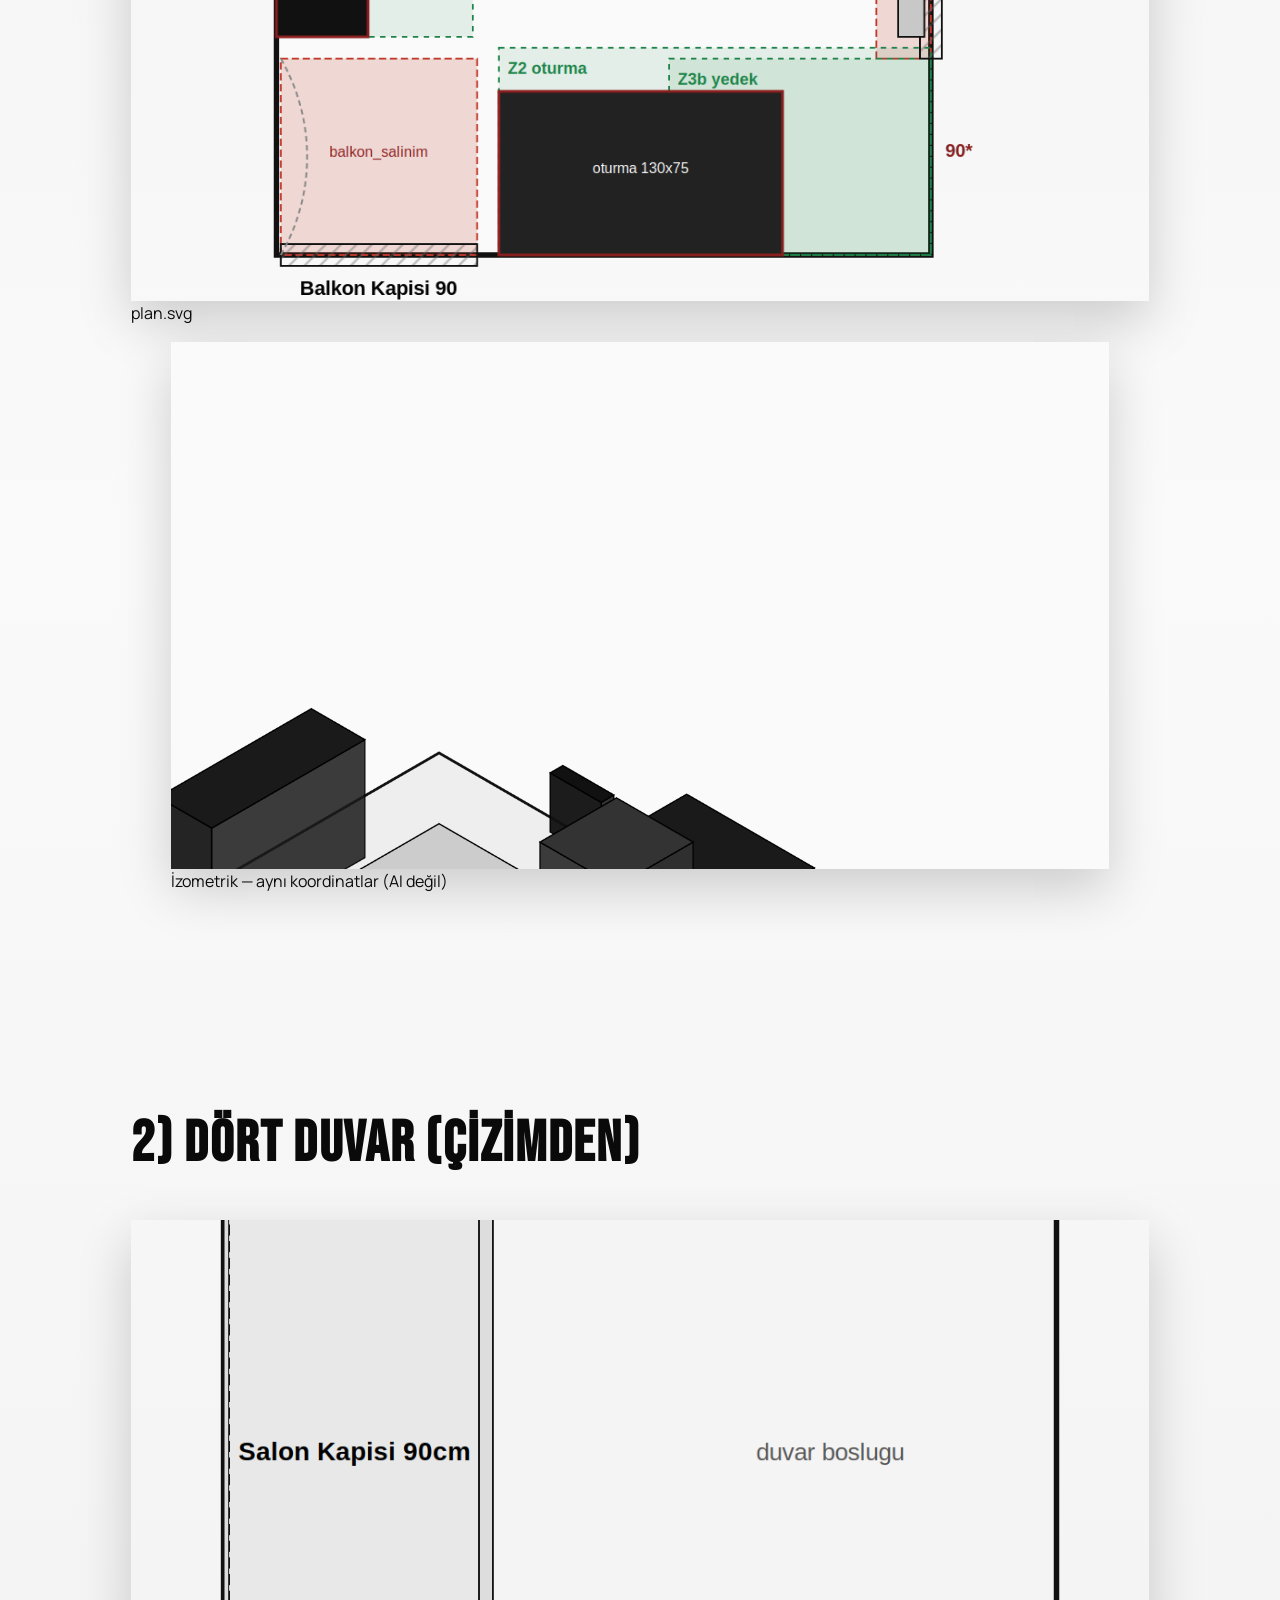
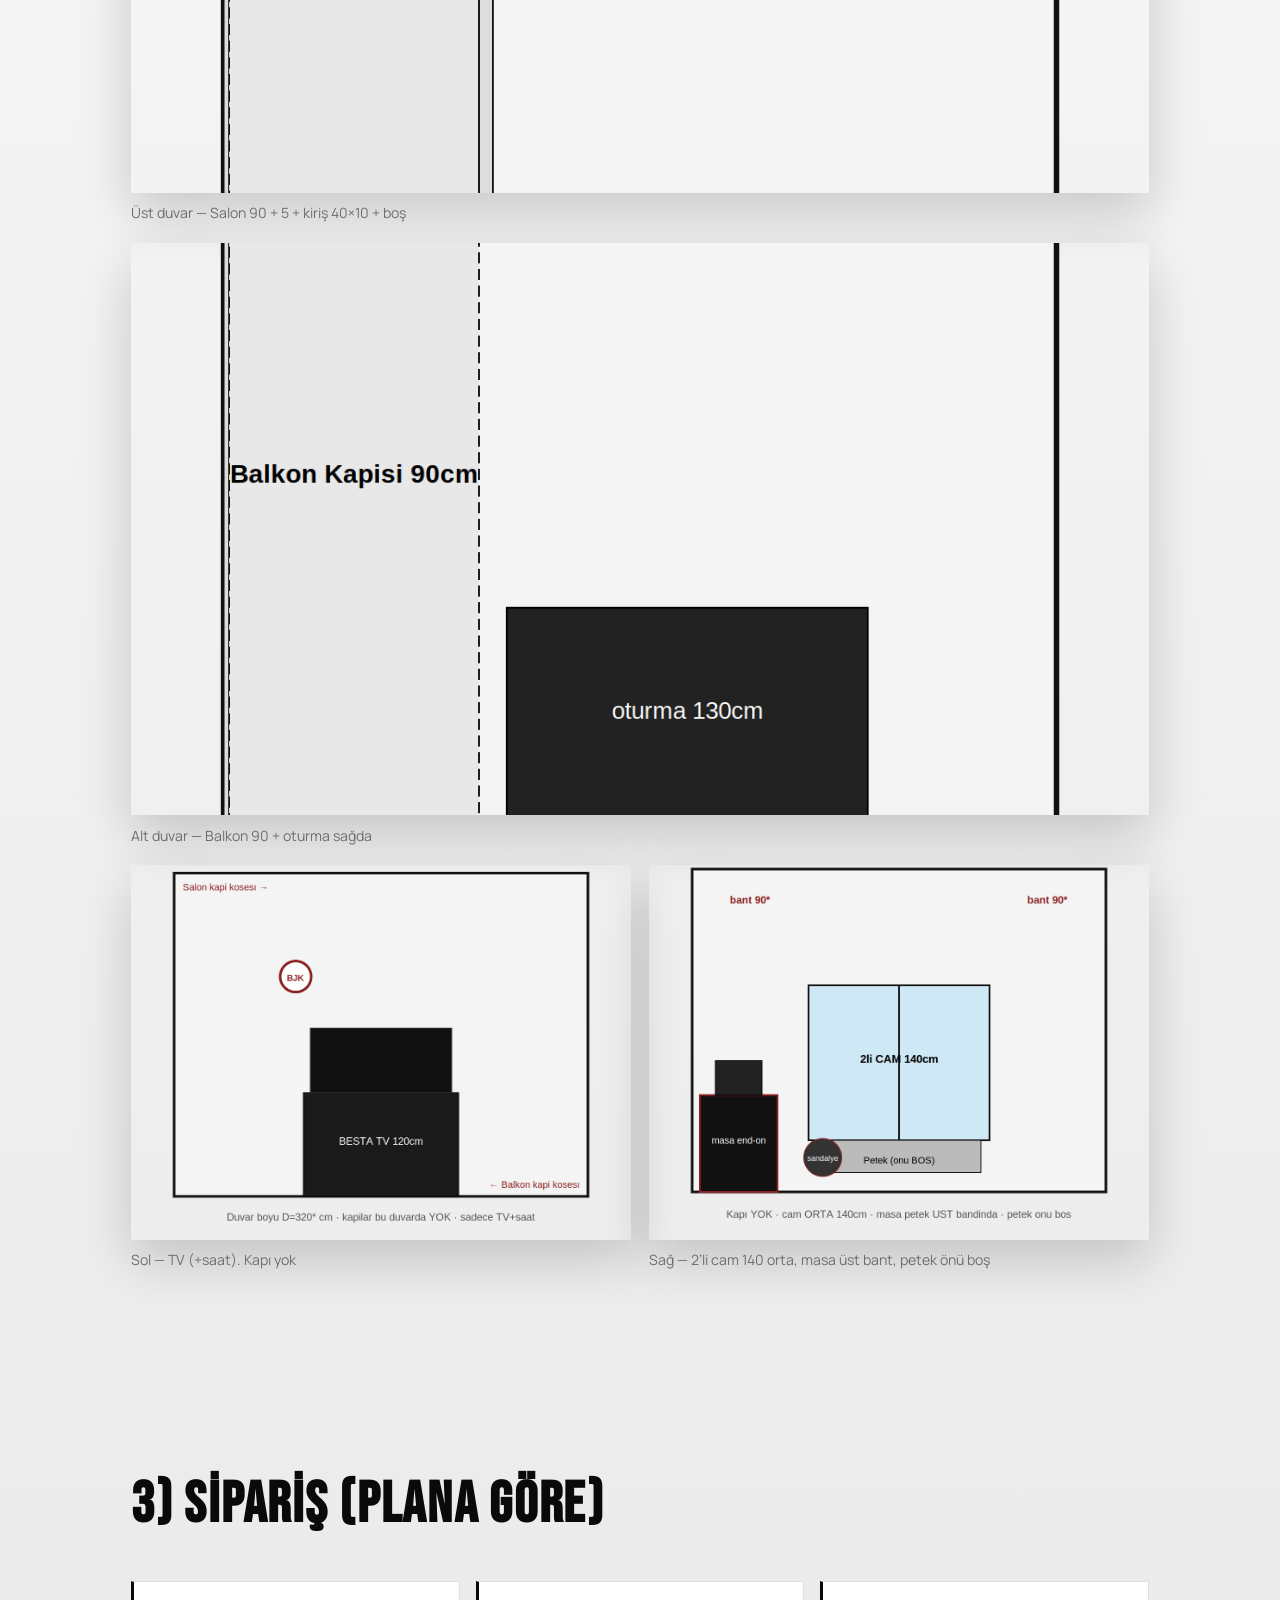
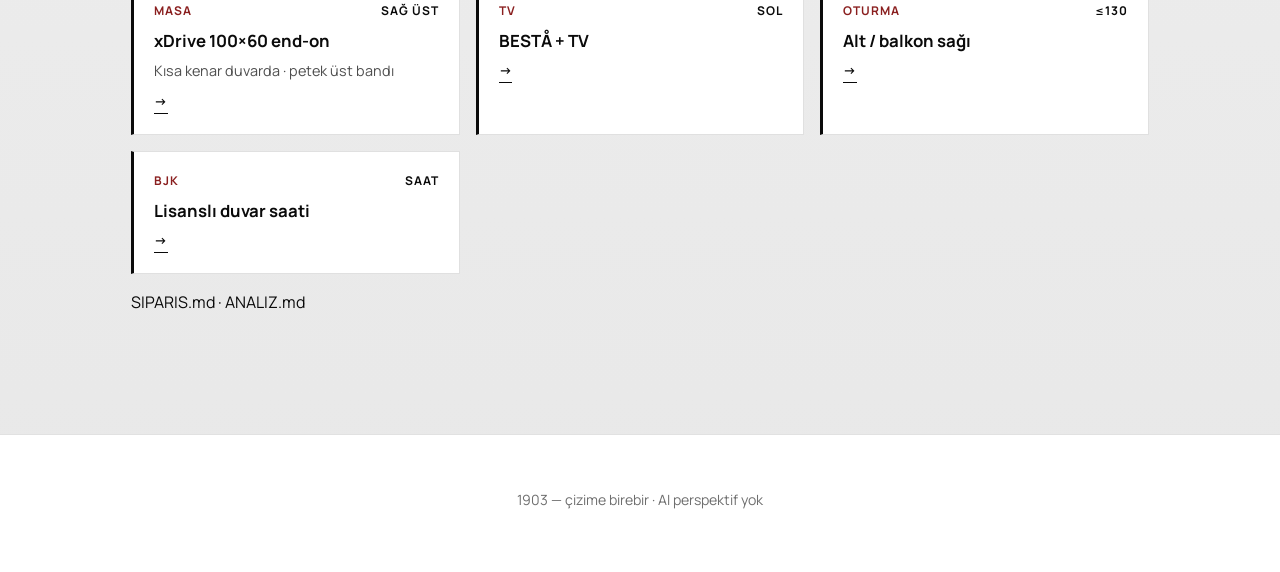
==== commit 242d0cbe: "Replace drifting AI room photos with drawing-true elevations Remove photoreal mockups from the desig" ====
--- a/oda-tasarim/index.html
+++ b/oda-tasarim/index.html
@@ -3,7 +3,7 @@
 <head>
   <meta charset="UTF-8" />
   <meta name="viewport" content="width=device-width, initial-scale=1.0" />
-  <title>1903 — Gerçek Oda Tasarımı</title>
+  <title>1903 — Çizime birebir tasarım</title>
   <link rel="preconnect" href="https://fonts.googleapis.com" />
   <link rel="preconnect" href="https://fonts.gstatic.com" crossorigin />
   <link href="https://fonts.googleapis.com/css2?family=Bebas+Neue&family=Manrope:wght@300;400;500;600;700&display=swap" rel="stylesheet" />
@@ -16,100 +16,102 @@
     <nav class="nav">
       <span class="nav__mark">1903</span>
       <div class="nav__links">
-        <a href="#tasarim">Tasarım</a>
         <a href="#plan">Plan</a>
+        <a href="#duvarlar">Duvarlar</a>
         <a href="#urunler">Sipariş</a>
       </div>
     </nav>
     <div class="hero__content">
-      <p class="hero__eyebrow">Beşiktaş oyuncu odası · gerçek iç mekân</p>
+      <p class="hero__eyebrow">AI foto yok · sadece çizim koordinatı</p>
       <h1 class="hero__brand">1903</h1>
-      <p class="hero__lead">Çizime kilitli yerleşim + odanın gerçek görünümü. Standart kapı 90 · 2’li cam 140.</p>
+      <p class="hero__lead">Perspektif uydurma yok. Üst/alt/sol/sağ duvar görünüşleri ve plan, senin çizimindeki kapı–kiriş–cam ile aynı cm’den üretiliyor.</p>
       <div class="hero__cta">
-        <a class="btn btn--solid" href="#tasarim">Odayı gör</a>
-        <a class="btn btn--ghost" href="1903-oda-mobil.zip">Mobil zip indir</a>
+        <a class="btn btn--solid" href="#plan">Plan</a>
+        <a class="btn btn--ghost" href="1903-oda-mobil.zip">Mobil zip</a>
       </div>
     </div>
   </header>
 
   <main>
-    <section class="section" id="tasarim">
+    <aside class="keep" style="margin:1.5rem auto;max-width:720px">
+      <h3>Net duruş</h3>
+      <p>AI “gerçek oda” fotoları çizimi bozuyordu — <strong>tasarım sayılmıyor</strong>. Aşağıdakiler <code>layout.py</code> + <code>gorusler.py</code> ile çizimden üretildi.</p>
+    </aside>
+
+    <section class="section" id="plan">
       <div class="section__head">
-        <h2>Gerçek oda tasarımı</h2>
-        <p>Beşiktaş siyah-beyaz · masa sağ üst (end-on) · TV sol · oturma balkon sağı · petek önü boş.</p>
+        <h2>1) Üst bakış plan</h2>
+        <p>2 → salon 90 → 5 → kiriş 40×10 · sağda 2’li cam 140 ortada · mobilya boş bölgede</p>
       </div>
+      <figure class="gallery__hero" style="margin:0">
+        <img src="assets/plan-olcekli.png" alt="Cizime kilitli plan" width="1200" height="1200" loading="eager" />
+        <figcaption><a href="plan.svg">plan.svg</a></figcaption>
+      </figure>
+      <figure class="gallery__hero">
+        <img src="assets/izometrik.png" alt="Izometrik cizim koordinatlari" width="1400" height="1240" loading="lazy" />
+        <figcaption>İzometrik — aynı koordinatlar (AI değil)</figcaption>
+      </figure>
+    </section>
 
+    <section class="section" id="duvarlar">
+      <div class="section__head">
+        <h2>2) Dört duvar (çizimden)</h2>
+      </div>
       <div class="gallery">
         <figure class="gallery__hero">
-          <img src="assets/oda-genel.png" alt="Oda genel tasarim" width="1536" height="864" loading="eager" />
-          <figcaption>Genel bakış — TV sol, masa sağ üst, koltuk alt, 2’li cam sağda ortada</figcaption>
+          <img src="assets/gorus-ust.png" alt="Ust duvar salon kiris" width="1200" height="800" loading="lazy" />
+          <figcaption>Üst duvar — Salon 90 + 5 + kiriş 40×10 + boş</figcaption>
+        </figure>
+        <figure class="gallery__hero">
+          <img src="assets/gorus-alt.png" alt="Alt duvar balkon oturma" width="1200" height="800" loading="lazy" />
+          <figcaption>Alt duvar — Balkon 90 + oturma sağda</figcaption>
         </figure>
         <div class="gallery__pair">
           <figure>
-            <img src="assets/oda-balkon.png" alt="Balkondan bakis" width="1536" height="864" loading="lazy" />
-            <figcaption>Balkon kapısından</figcaption>
+            <img src="assets/gorus-sol.png" alt="Sol duvar TV" width="1200" height="800" loading="lazy" />
+            <figcaption>Sol — TV (+saat). Kapı yok</figcaption>
           </figure>
           <figure>
-            <img src="assets/oda-tv.png" alt="TV duvari" width="1536" height="864" loading="lazy" />
-            <figcaption>Sol duvar — TV + BJK saat</figcaption>
+            <img src="assets/gorus-sag.png" alt="Sag duvar 2li cam masa" width="1200" height="800" loading="lazy" />
+            <figcaption>Sağ — 2’li cam 140 orta, masa üst bant, petek önü boş</figcaption>
           </figure>
         </div>
-        <figure class="gallery__hero">
-          <img src="assets/oda-masa.png" alt="Oyuncu masa kosesi" width="1536" height="864" loading="lazy" />
-          <figcaption>Oyuncu masası — petek üstü / petek önü boş</figcaption>
-        </figure>
       </div>
-    </section>
-
-    <section class="section" id="plan">
-      <div class="section__head">
-        <h2>cm plan (yerleşim gerçeği)</h2>
-        <p>Foto atmosfer; sipariş ölçüleri bu plana göre.</p>
-      </div>
-      <figure class="gallery__hero" style="margin:0">
-        <img src="assets/plan-olcekli.png" alt="cm plan" width="1200" height="1200" loading="lazy" />
-        <figcaption><a href="plan.svg">plan.svg</a> · <a href="ANALIZ.md">ANALIZ.md</a> · <a href="1903-oda-mobil.zip">zip indir</a></figcaption>
-      </figure>
     </section>
 
     <section class="section" id="urunler">
       <div class="section__head">
-        <h2>Sipariş</h2>
+        <h2>3) Sipariş (plana göre)</h2>
       </div>
       <div class="products">
         <article class="product">
-          <div class="product__meta"><span class="product__store">MASA</span><span class="product__price">end-on</span></div>
-          <h3>xDrive Rüzgar 100×60</h3>
-          <p>Sağ üst · kısa kenar duvarda</p>
-          <a class="product__link" href="https://www.trendyol.com/xdrive/ruzgar-oyuncu-masasi-siyah-100x60-p-993862707" target="_blank" rel="noopener">Sipariş →</a>
-        </article>
-        <article class="product">
-          <div class="product__meta"><span class="product__store">SANDALYE</span><span class="product__price">siyah</span></div>
-          <h3>xDrive Akdeniz</h3>
-          <a class="product__link" href="https://www.trendyol.com/xdrive/akdeniz-kumas-profesyonel-oyuncu-koltugu-siyah-siyah-p-140003157" target="_blank" rel="noopener">Sipariş →</a>
+          <div class="product__meta"><span class="product__store">MASA</span><span class="product__price">sağ üst</span></div>
+          <h3>xDrive 100×60 end-on</h3>
+          <p>Kısa kenar duvarda · petek üst bandı</p>
+          <a class="product__link" href="https://www.trendyol.com/xdrive/ruzgar-oyuncu-masasi-siyah-100x60-p-993862707" target="_blank" rel="noopener">→</a>
         </article>
         <article class="product">
           <div class="product__meta"><span class="product__store">TV</span><span class="product__price">sol</span></div>
-          <h3>BESTÅ + 50–55" TV</h3>
-          <a class="product__link" href="https://www.ikea.com.tr/urun/besta-venge-siyah-seffaf-cam-120x42x193-cm-dolap-kombinasyonu-59059461" target="_blank" rel="noopener">IKEA →</a>
+          <h3>BESTÅ + TV</h3>
+          <a class="product__link" href="https://www.ikea.com.tr/urun/besta-venge-siyah-seffaf-cam-120x42x193-cm-dolap-kombinasyonu-59059461" target="_blank" rel="noopener">→</a>
         </article>
         <article class="product">
           <div class="product__meta"><span class="product__store">OTURMA</span><span class="product__price">≤130</span></div>
-          <h3>Siyah koltuk</h3>
-          <a class="product__link" href="https://www.vivense.com/ofis-oturma-gruplari.html" target="_blank" rel="noopener">Vivense →</a>
+          <h3>Alt / balkon sağı</h3>
+          <a class="product__link" href="https://www.vivense.com/ofis-oturma-gruplari.html" target="_blank" rel="noopener">→</a>
         </article>
         <article class="product">
-          <div class="product__meta"><span class="product__store">BJK</span><span class="product__price">aksesuar</span></div>
-          <h3>Saat + yastık</h3>
-          <a class="product__link" href="https://www.trendyol.com/besiktas-duvar-saati-x-b146-c35" target="_blank" rel="noopener">Saat →</a>
+          <div class="product__meta"><span class="product__store">BJK</span><span class="product__price">saat</span></div>
+          <h3>Lisanslı duvar saati</h3>
+          <a class="product__link" href="https://www.trendyol.com/besiktas-duvar-saati-x-b146-c35" target="_blank" rel="noopener">→</a>
         </article>
       </div>
-      <p style="margin-top:1rem"><a href="SIPARIS.md">Tam liste → SIPARIS.md</a></p>
+      <p><a href="SIPARIS.md">SIPARIS.md</a> · <a href="ANALIZ.md">ANALIZ.md</a></p>
     </section>
   </main>
 
   <footer class="footer">
-    <p>1903 — gerçek oda tasarımı + cm plan</p>
+    <p>1903 — çizime birebir · AI perspektif yok</p>
   </footer>
   <script src="main.js"></script>
 </body>
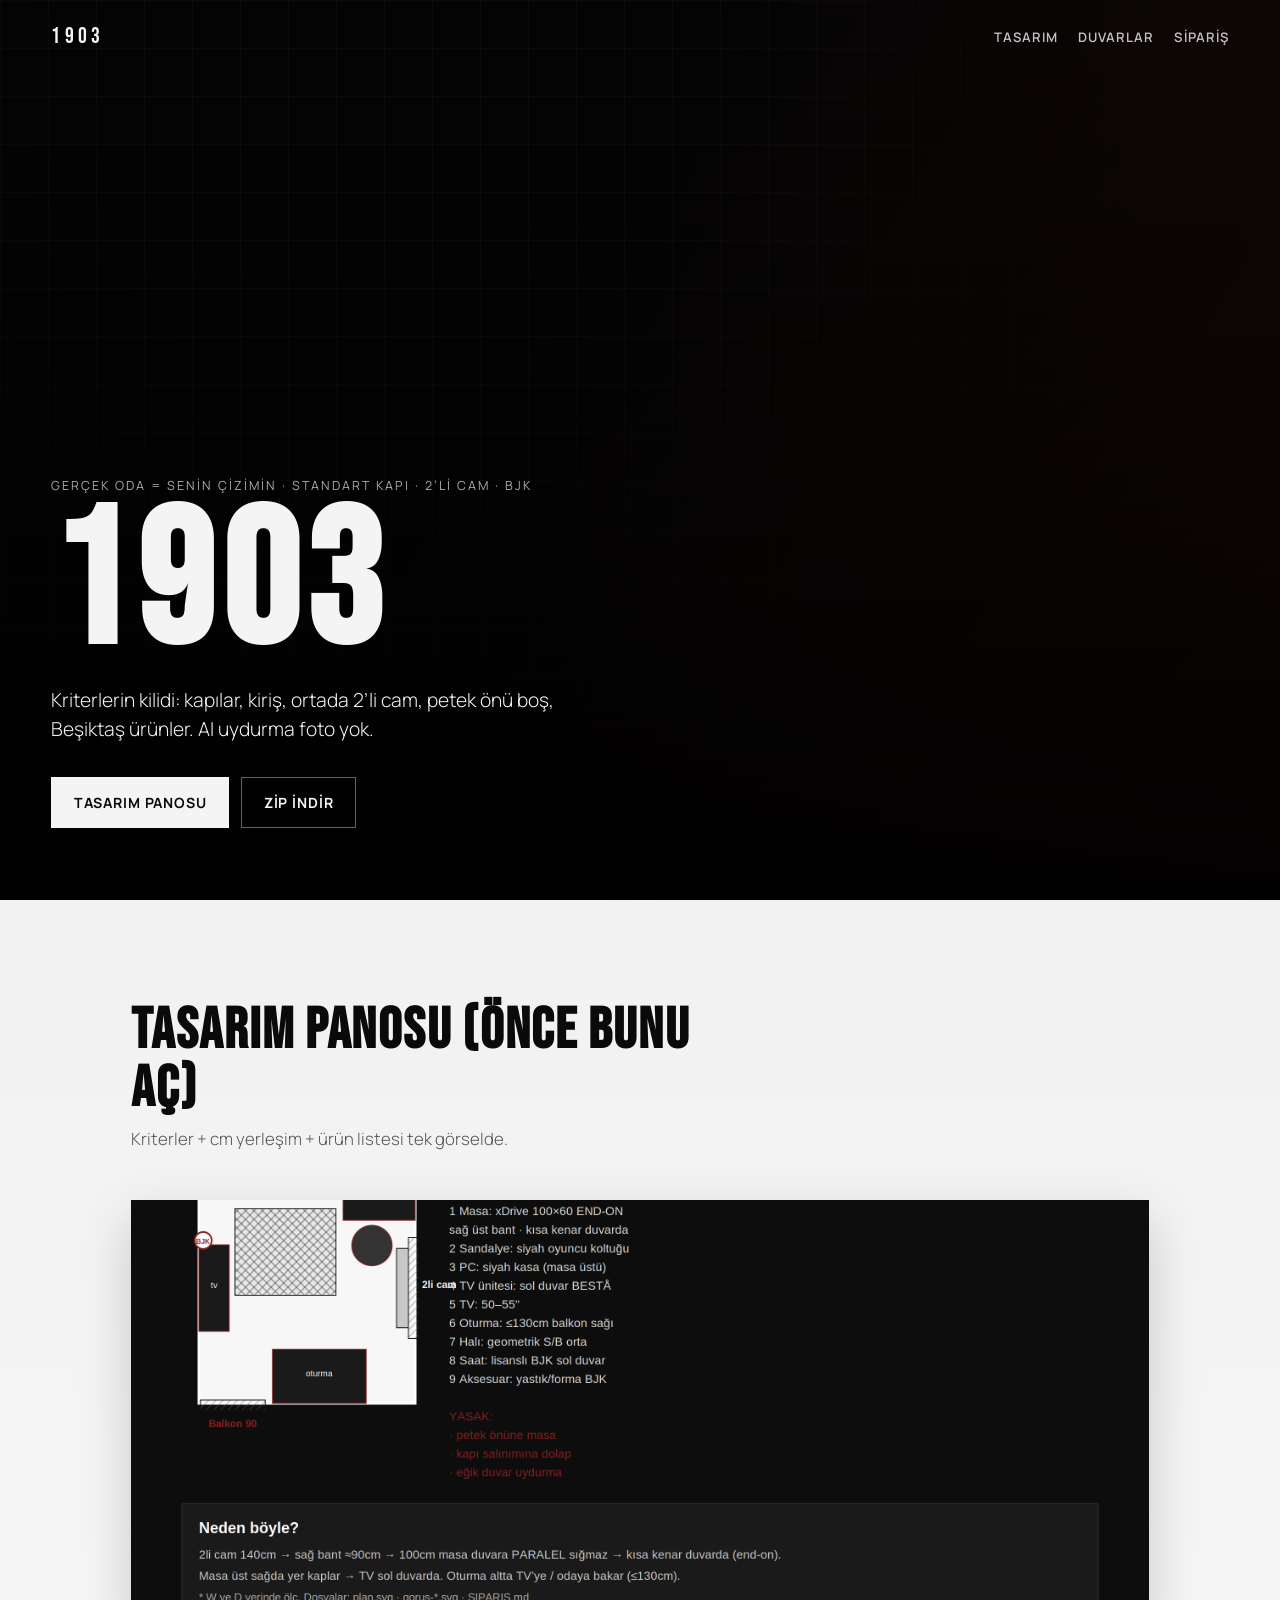
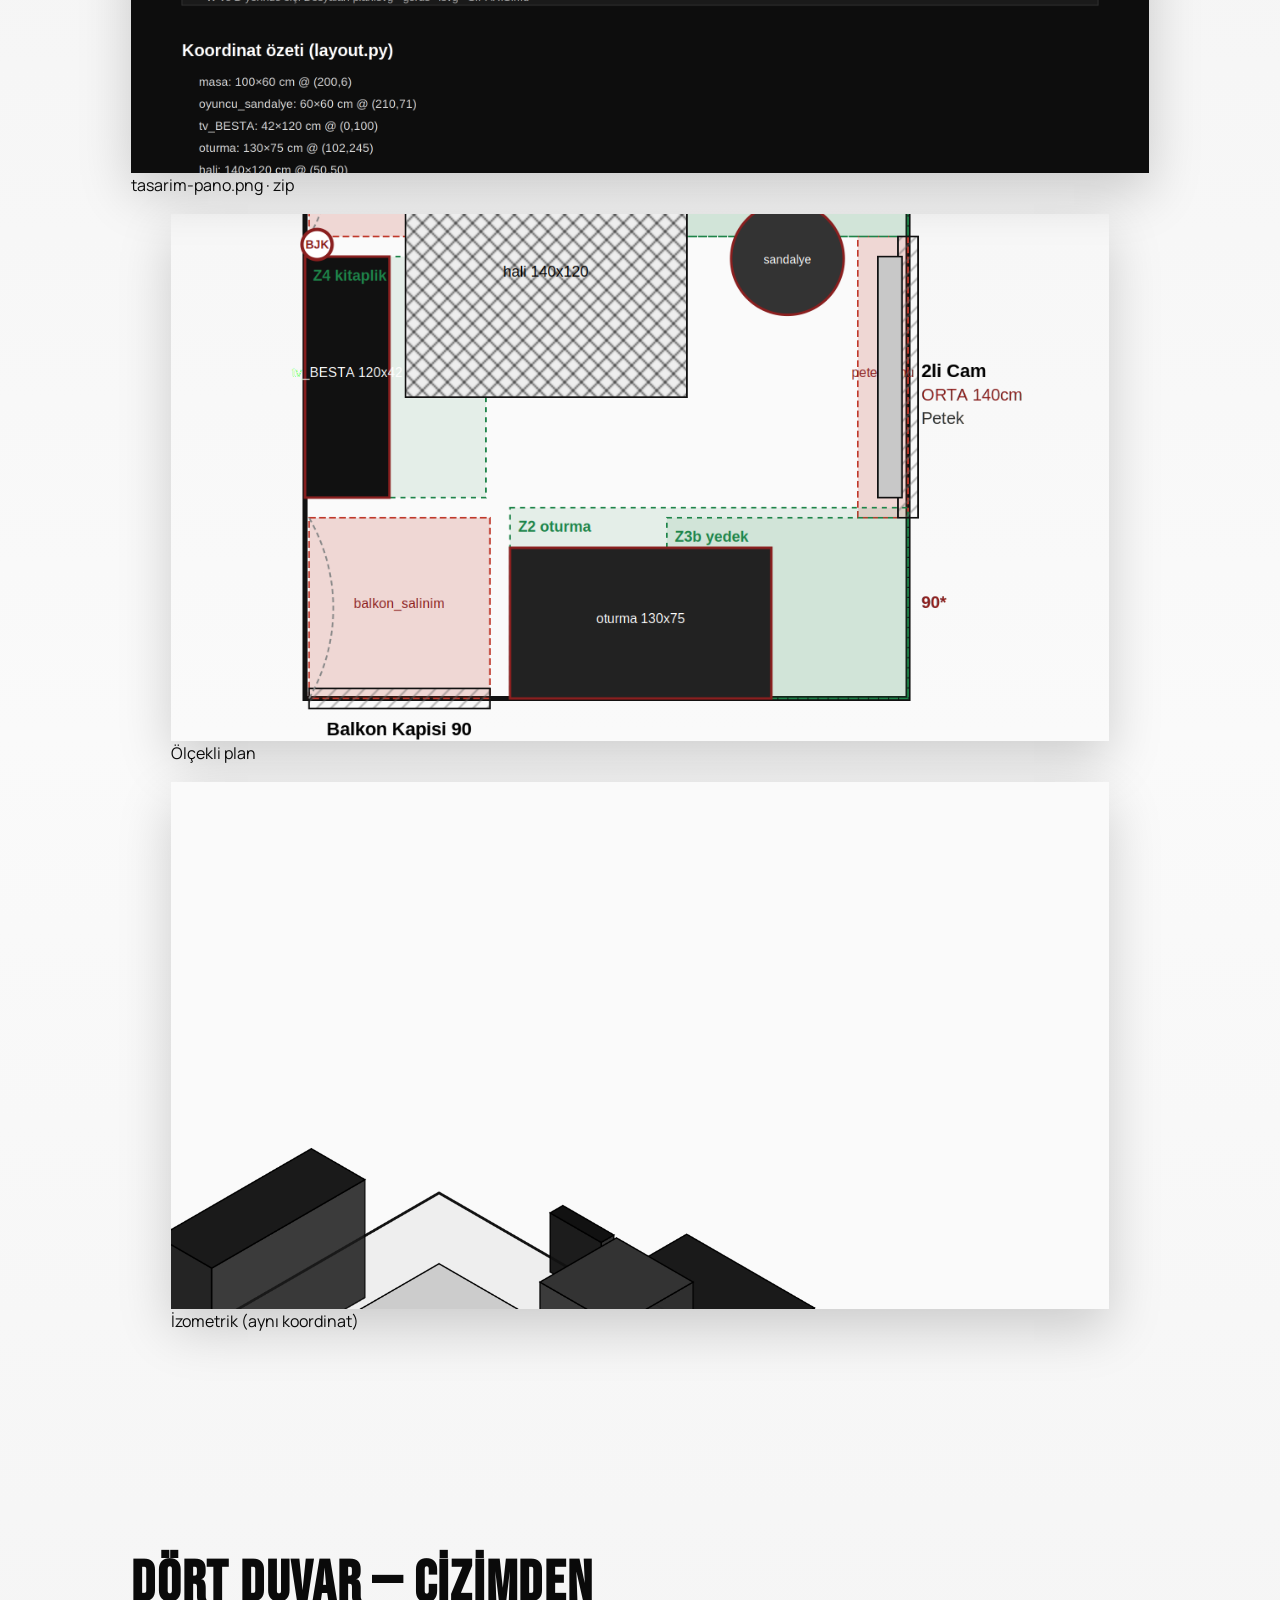
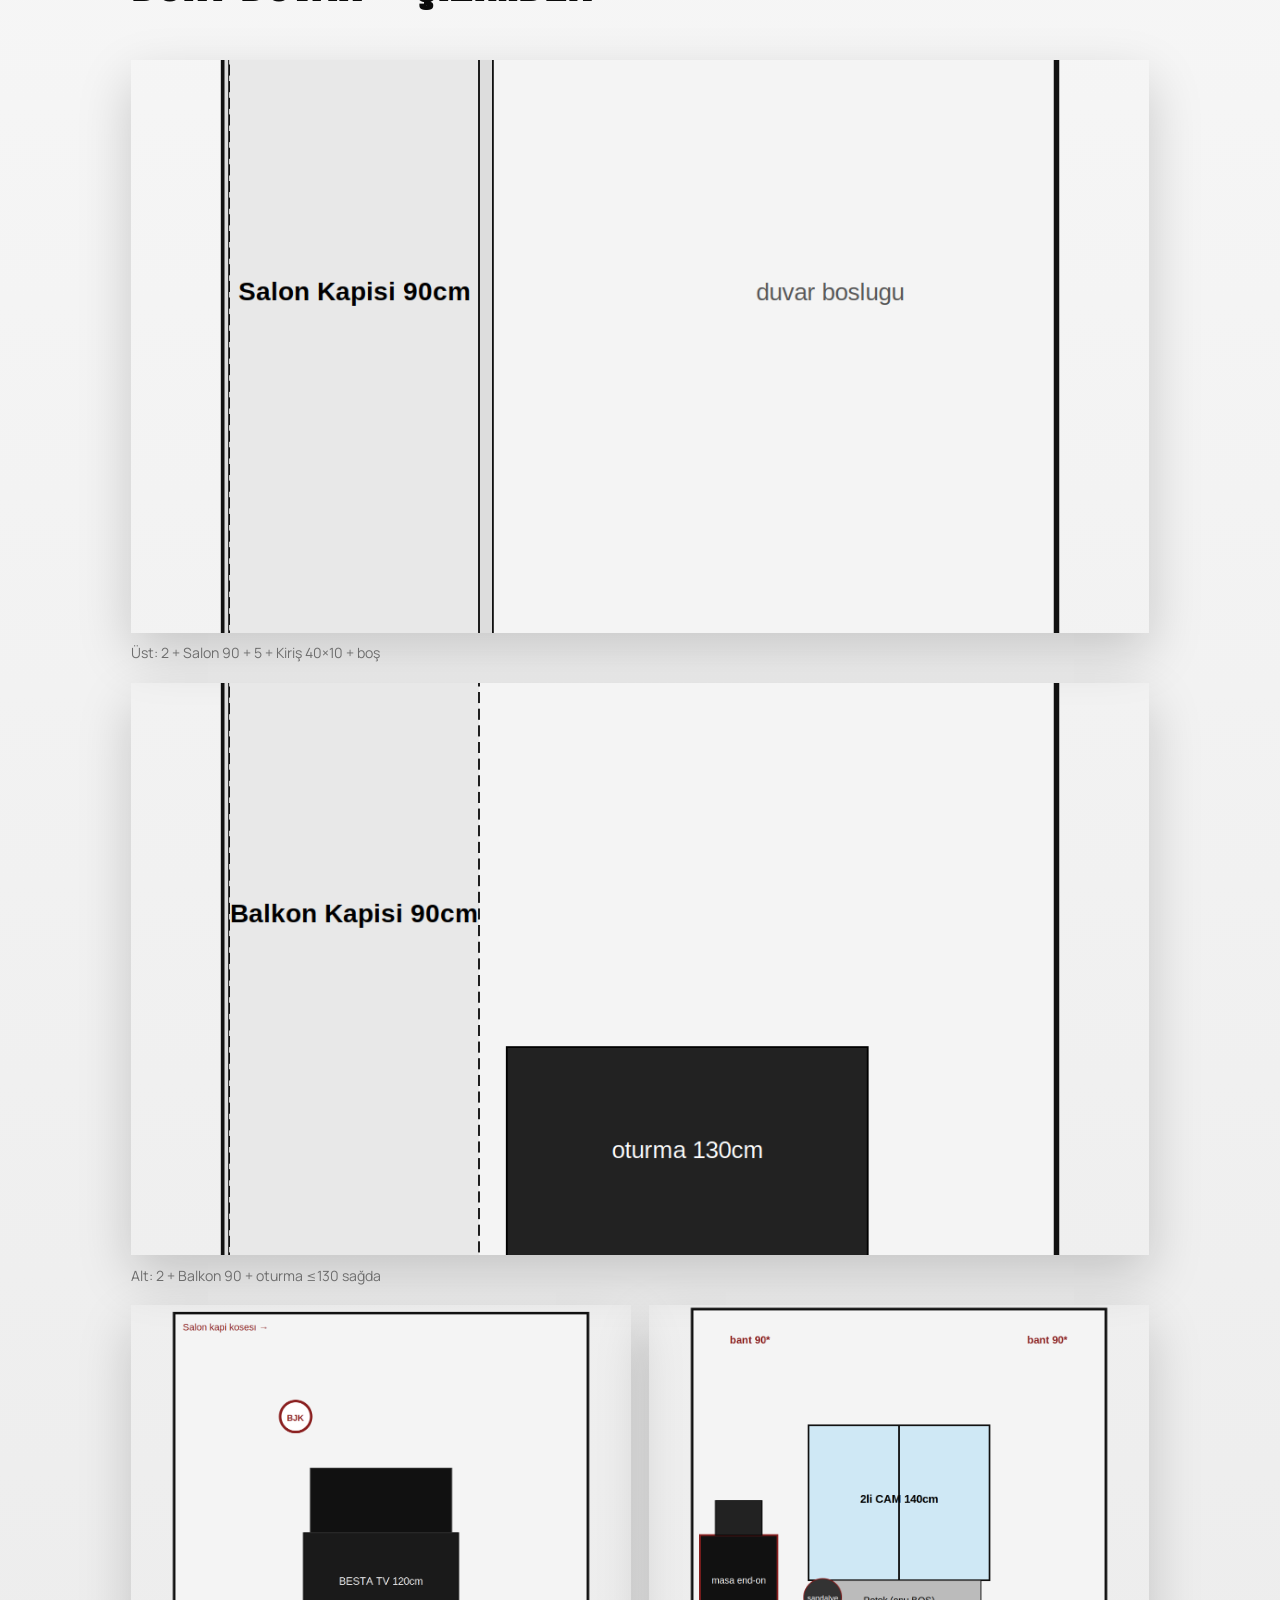
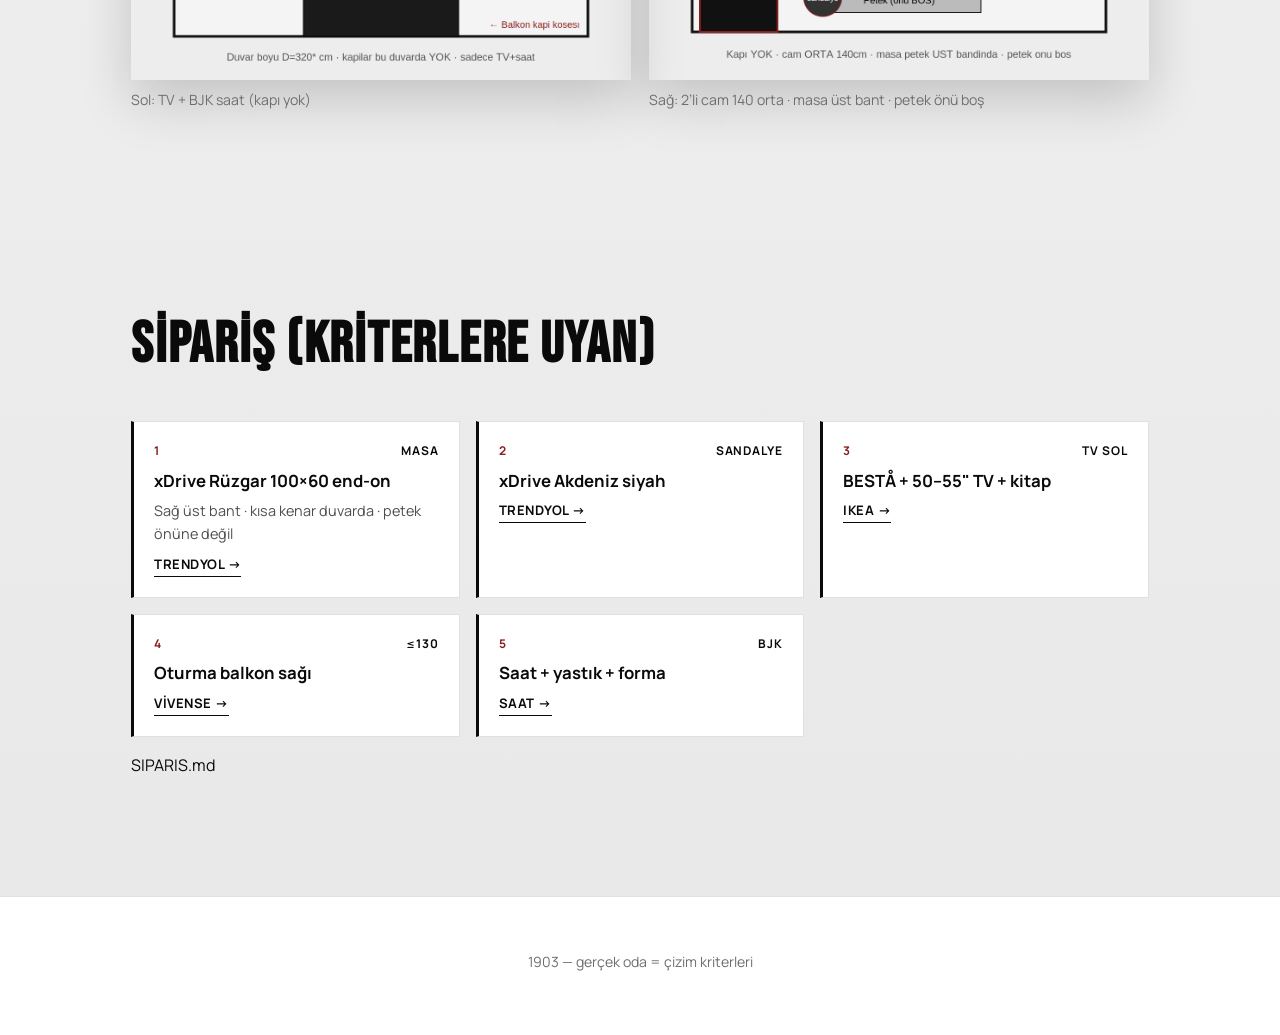
==== commit e427a26a: "Add criteria-locked design board for the real room layout Ship a single tasarim-pano plus plan, isom" ====
--- a/oda-tasarim/index.html
+++ b/oda-tasarim/index.html
@@ -3,7 +3,7 @@
 <head>
   <meta charset="UTF-8" />
   <meta name="viewport" content="width=device-width, initial-scale=1.0" />
-  <title>1903 — Çizime birebir tasarım</title>
+  <title>1903 — Çizim kriterli oda tasarımı</title>
   <link rel="preconnect" href="https://fonts.googleapis.com" />
   <link rel="preconnect" href="https://fonts.gstatic.com" crossorigin />
   <link href="https://fonts.googleapis.com/css2?family=Bebas+Neue&family=Manrope:wght@300;400;500;600;700&display=swap" rel="stylesheet" />
@@ -16,64 +16,63 @@
     <nav class="nav">
       <span class="nav__mark">1903</span>
       <div class="nav__links">
-        <a href="#plan">Plan</a>
+        <a href="#pano">Tasarım</a>
         <a href="#duvarlar">Duvarlar</a>
         <a href="#urunler">Sipariş</a>
       </div>
     </nav>
     <div class="hero__content">
-      <p class="hero__eyebrow">AI foto yok · sadece çizim koordinatı</p>
+      <p class="hero__eyebrow">Gerçek oda = senin çizimin · standart kapı · 2’li cam · BJK</p>
       <h1 class="hero__brand">1903</h1>
-      <p class="hero__lead">Perspektif uydurma yok. Üst/alt/sol/sağ duvar görünüşleri ve plan, senin çizimindeki kapı–kiriş–cam ile aynı cm’den üretiliyor.</p>
+      <p class="hero__lead">Kriterlerin kilidi: kapılar, kiriş, ortada 2’li cam, petek önü boş, Beşiktaş ürünler. AI uydurma foto yok.</p>
       <div class="hero__cta">
-        <a class="btn btn--solid" href="#plan">Plan</a>
-        <a class="btn btn--ghost" href="1903-oda-mobil.zip">Mobil zip</a>
+        <a class="btn btn--solid" href="#pano">Tasarım panosu</a>
+        <a class="btn btn--ghost" href="1903-oda-mobil.zip">Zip indir</a>
       </div>
     </div>
   </header>
 
   <main>
-    <aside class="keep" style="margin:1.5rem auto;max-width:720px">
-      <h3>Net duruş</h3>
-      <p>AI “gerçek oda” fotoları çizimi bozuyordu — <strong>tasarım sayılmıyor</strong>. Aşağıdakiler <code>layout.py</code> + <code>gorusler.py</code> ile çizimden üretildi.</p>
-    </aside>
-
-    <section class="section" id="plan">
+    <section class="section" id="pano">
       <div class="section__head">
-        <h2>1) Üst bakış plan</h2>
-        <p>2 → salon 90 → 5 → kiriş 40×10 · sağda 2’li cam 140 ortada · mobilya boş bölgede</p>
+        <h2>Tasarım panosu (önce bunu aç)</h2>
+        <p>Kriterler + cm yerleşim + ürün listesi tek görselde.</p>
       </div>
       <figure class="gallery__hero" style="margin:0">
-        <img src="assets/plan-olcekli.png" alt="Cizime kilitli plan" width="1200" height="1200" loading="eager" />
-        <figcaption><a href="plan.svg">plan.svg</a></figcaption>
+        <img src="assets/tasarim-pano.png" alt="1903 tasarim panosu" width="2400" height="3200" loading="eager" />
+        <figcaption><a href="assets/tasarim-pano.png">tasarim-pano.png</a> · <a href="1903-oda-mobil.zip">zip</a></figcaption>
       </figure>
       <figure class="gallery__hero">
-        <img src="assets/izometrik.png" alt="Izometrik cizim koordinatlari" width="1400" height="1240" loading="lazy" />
-        <figcaption>İzometrik — aynı koordinatlar (AI değil)</figcaption>
+        <img src="assets/plan-olcekli.png" alt="cm plan" width="1200" height="1200" loading="lazy" />
+        <figcaption>Ölçekli plan</figcaption>
+      </figure>
+      <figure class="gallery__hero">
+        <img src="assets/izometrik.png" alt="izometrik" width="1400" height="1240" loading="lazy" />
+        <figcaption>İzometrik (aynı koordinat)</figcaption>
       </figure>
     </section>
 
     <section class="section" id="duvarlar">
       <div class="section__head">
-        <h2>2) Dört duvar (çizimden)</h2>
+        <h2>Dört duvar — çizimden</h2>
       </div>
       <div class="gallery">
         <figure class="gallery__hero">
-          <img src="assets/gorus-ust.png" alt="Ust duvar salon kiris" width="1200" height="800" loading="lazy" />
-          <figcaption>Üst duvar — Salon 90 + 5 + kiriş 40×10 + boş</figcaption>
+          <img src="assets/gorus-ust.png" alt="Ust duvar" loading="lazy" />
+          <figcaption>Üst: 2 + Salon 90 + 5 + Kiriş 40×10 + boş</figcaption>
         </figure>
         <figure class="gallery__hero">
-          <img src="assets/gorus-alt.png" alt="Alt duvar balkon oturma" width="1200" height="800" loading="lazy" />
-          <figcaption>Alt duvar — Balkon 90 + oturma sağda</figcaption>
+          <img src="assets/gorus-alt.png" alt="Alt duvar" loading="lazy" />
+          <figcaption>Alt: 2 + Balkon 90 + oturma ≤130 sağda</figcaption>
         </figure>
         <div class="gallery__pair">
           <figure>
-            <img src="assets/gorus-sol.png" alt="Sol duvar TV" width="1200" height="800" loading="lazy" />
-            <figcaption>Sol — TV (+saat). Kapı yok</figcaption>
+            <img src="assets/gorus-sol.png" alt="Sol" loading="lazy" />
+            <figcaption>Sol: TV + BJK saat (kapı yok)</figcaption>
           </figure>
           <figure>
-            <img src="assets/gorus-sag.png" alt="Sag duvar 2li cam masa" width="1200" height="800" loading="lazy" />
-            <figcaption>Sağ — 2’li cam 140 orta, masa üst bant, petek önü boş</figcaption>
+            <img src="assets/gorus-sag.png" alt="Sag" loading="lazy" />
+            <figcaption>Sağ: 2’li cam 140 orta · masa üst bant · petek önü boş</figcaption>
           </figure>
         </div>
       </div>
@@ -81,38 +80,41 @@
 
     <section class="section" id="urunler">
       <div class="section__head">
-        <h2>3) Sipariş (plana göre)</h2>
+        <h2>Sipariş (kriterlere uyan)</h2>
       </div>
       <div class="products">
         <article class="product">
-          <div class="product__meta"><span class="product__store">MASA</span><span class="product__price">sağ üst</span></div>
-          <h3>xDrive 100×60 end-on</h3>
-          <p>Kısa kenar duvarda · petek üst bandı</p>
-          <a class="product__link" href="https://www.trendyol.com/xdrive/ruzgar-oyuncu-masasi-siyah-100x60-p-993862707" target="_blank" rel="noopener">→</a>
+          <div class="product__meta"><span class="product__store">1</span><span class="product__price">masa</span></div>
+          <h3>xDrive Rüzgar 100×60 end-on</h3>
+          <p>Sağ üst bant · kısa kenar duvarda · petek önüne değil</p>
+          <a class="product__link" href="https://www.trendyol.com/xdrive/ruzgar-oyuncu-masasi-siyah-100x60-p-993862707" target="_blank" rel="noopener">Trendyol →</a>
         </article>
         <article class="product">
-          <div class="product__meta"><span class="product__store">TV</span><span class="product__price">sol</span></div>
-          <h3>BESTÅ + TV</h3>
-          <a class="product__link" href="https://www.ikea.com.tr/urun/besta-venge-siyah-seffaf-cam-120x42x193-cm-dolap-kombinasyonu-59059461" target="_blank" rel="noopener">→</a>
+          <div class="product__meta"><span class="product__store">2</span><span class="product__price">sandalye</span></div>
+          <h3>xDrive Akdeniz siyah</h3>
+          <a class="product__link" href="https://www.trendyol.com/xdrive/akdeniz-kumas-profesyonel-oyuncu-koltugu-siyah-siyah-p-140003157" target="_blank" rel="noopener">Trendyol →</a>
         </article>
         <article class="product">
-          <div class="product__meta"><span class="product__store">OTURMA</span><span class="product__price">≤130</span></div>
-          <h3>Alt / balkon sağı</h3>
-          <a class="product__link" href="https://www.vivense.com/ofis-oturma-gruplari.html" target="_blank" rel="noopener">→</a>
+          <div class="product__meta"><span class="product__store">3</span><span class="product__price">TV sol</span></div>
+          <h3>BESTÅ + 50–55" TV + kitap</h3>
+          <a class="product__link" href="https://www.ikea.com.tr/urun/besta-venge-siyah-seffaf-cam-120x42x193-cm-dolap-kombinasyonu-59059461" target="_blank" rel="noopener">IKEA →</a>
         </article>
         <article class="product">
-          <div class="product__meta"><span class="product__store">BJK</span><span class="product__price">saat</span></div>
-          <h3>Lisanslı duvar saati</h3>
-          <a class="product__link" href="https://www.trendyol.com/besiktas-duvar-saati-x-b146-c35" target="_blank" rel="noopener">→</a>
+          <div class="product__meta"><span class="product__store">4</span><span class="product__price">≤130</span></div>
+          <h3>Oturma balkon sağı</h3>
+          <a class="product__link" href="https://www.vivense.com/ofis-oturma-gruplari.html" target="_blank" rel="noopener">Vivense →</a>
+        </article>
+        <article class="product">
+          <div class="product__meta"><span class="product__store">5</span><span class="product__price">BJK</span></div>
+          <h3>Saat + yastık + forma</h3>
+          <a class="product__link" href="https://www.trendyol.com/besiktas-duvar-saati-x-b146-c35" target="_blank" rel="noopener">Saat →</a>
         </article>
       </div>
-      <p><a href="SIPARIS.md">SIPARIS.md</a> · <a href="ANALIZ.md">ANALIZ.md</a></p>
+      <p><a href="SIPARIS.md">SIPARIS.md</a></p>
     </section>
   </main>
 
-  <footer class="footer">
-    <p>1903 — çizime birebir · AI perspektif yok</p>
-  </footer>
+  <footer class="footer"><p>1903 — gerçek oda = çizim kriterleri</p></footer>
   <script src="main.js"></script>
 </body>
 </html>
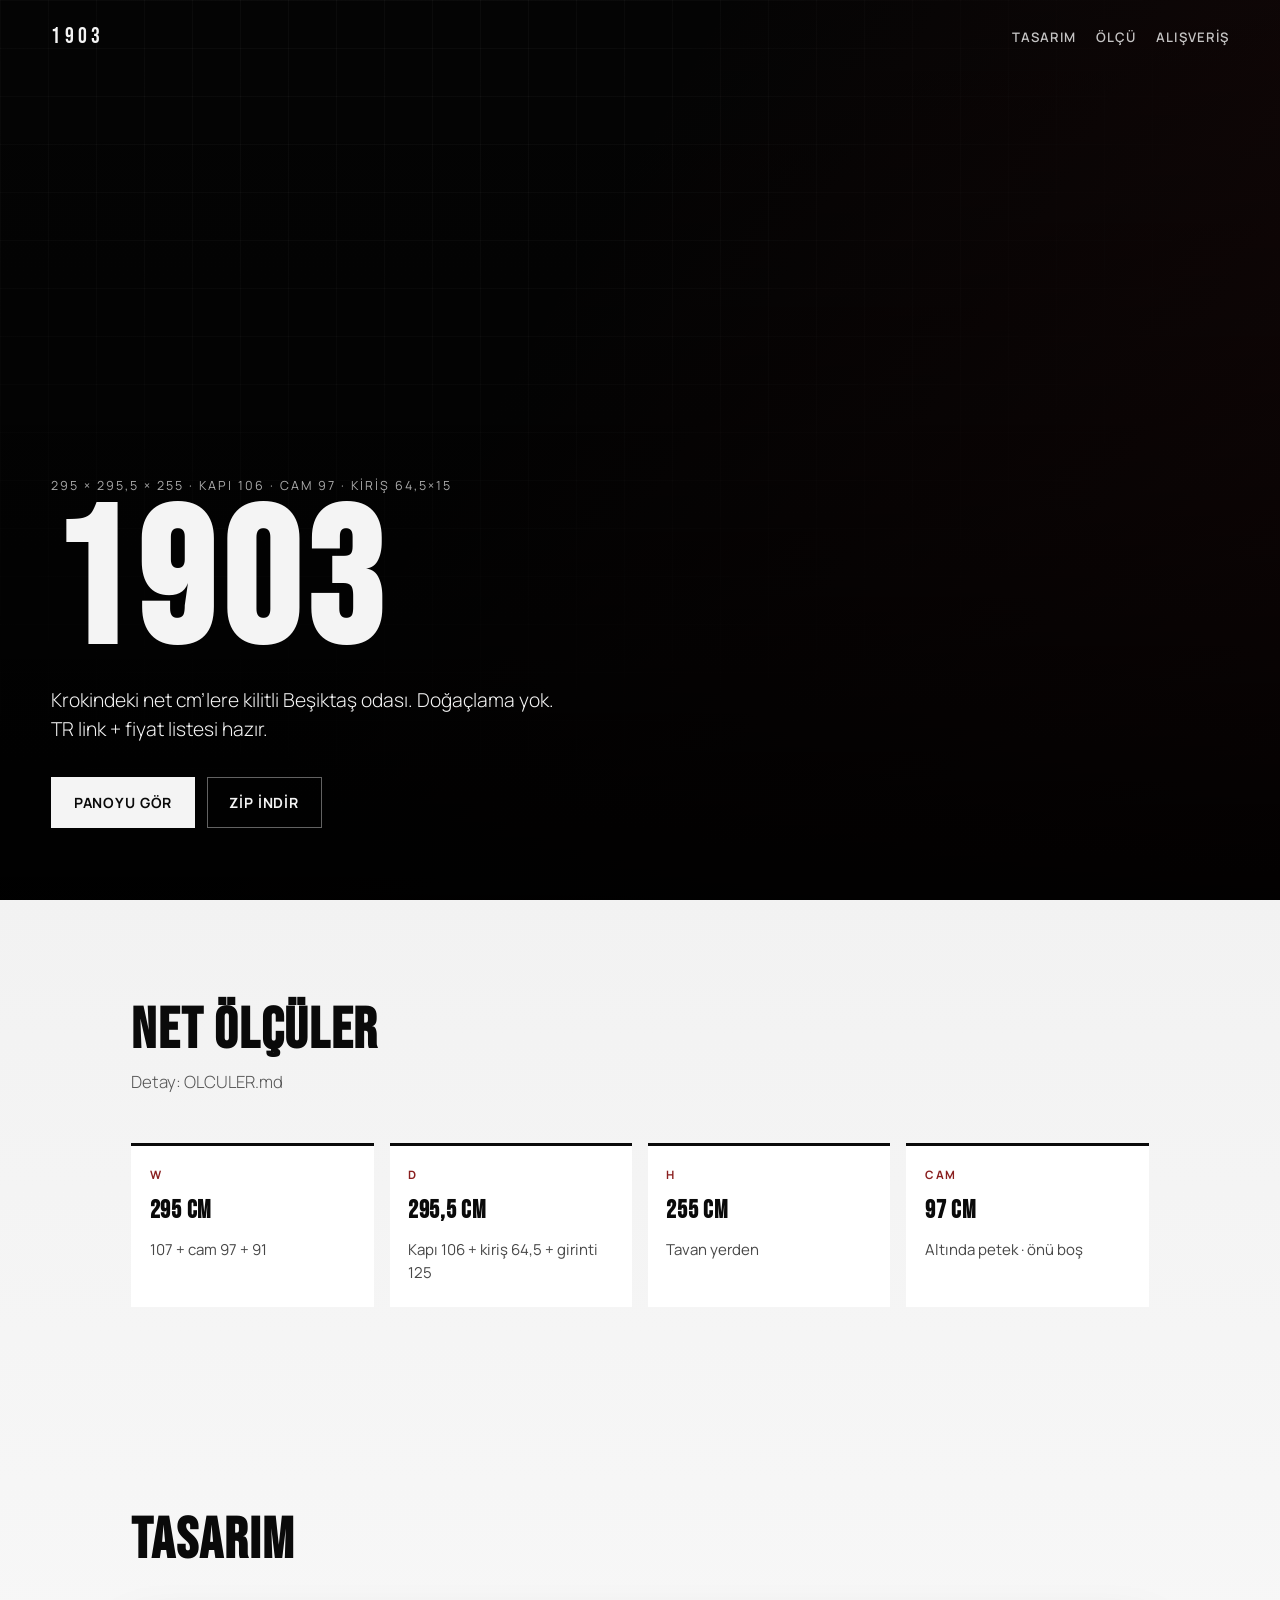
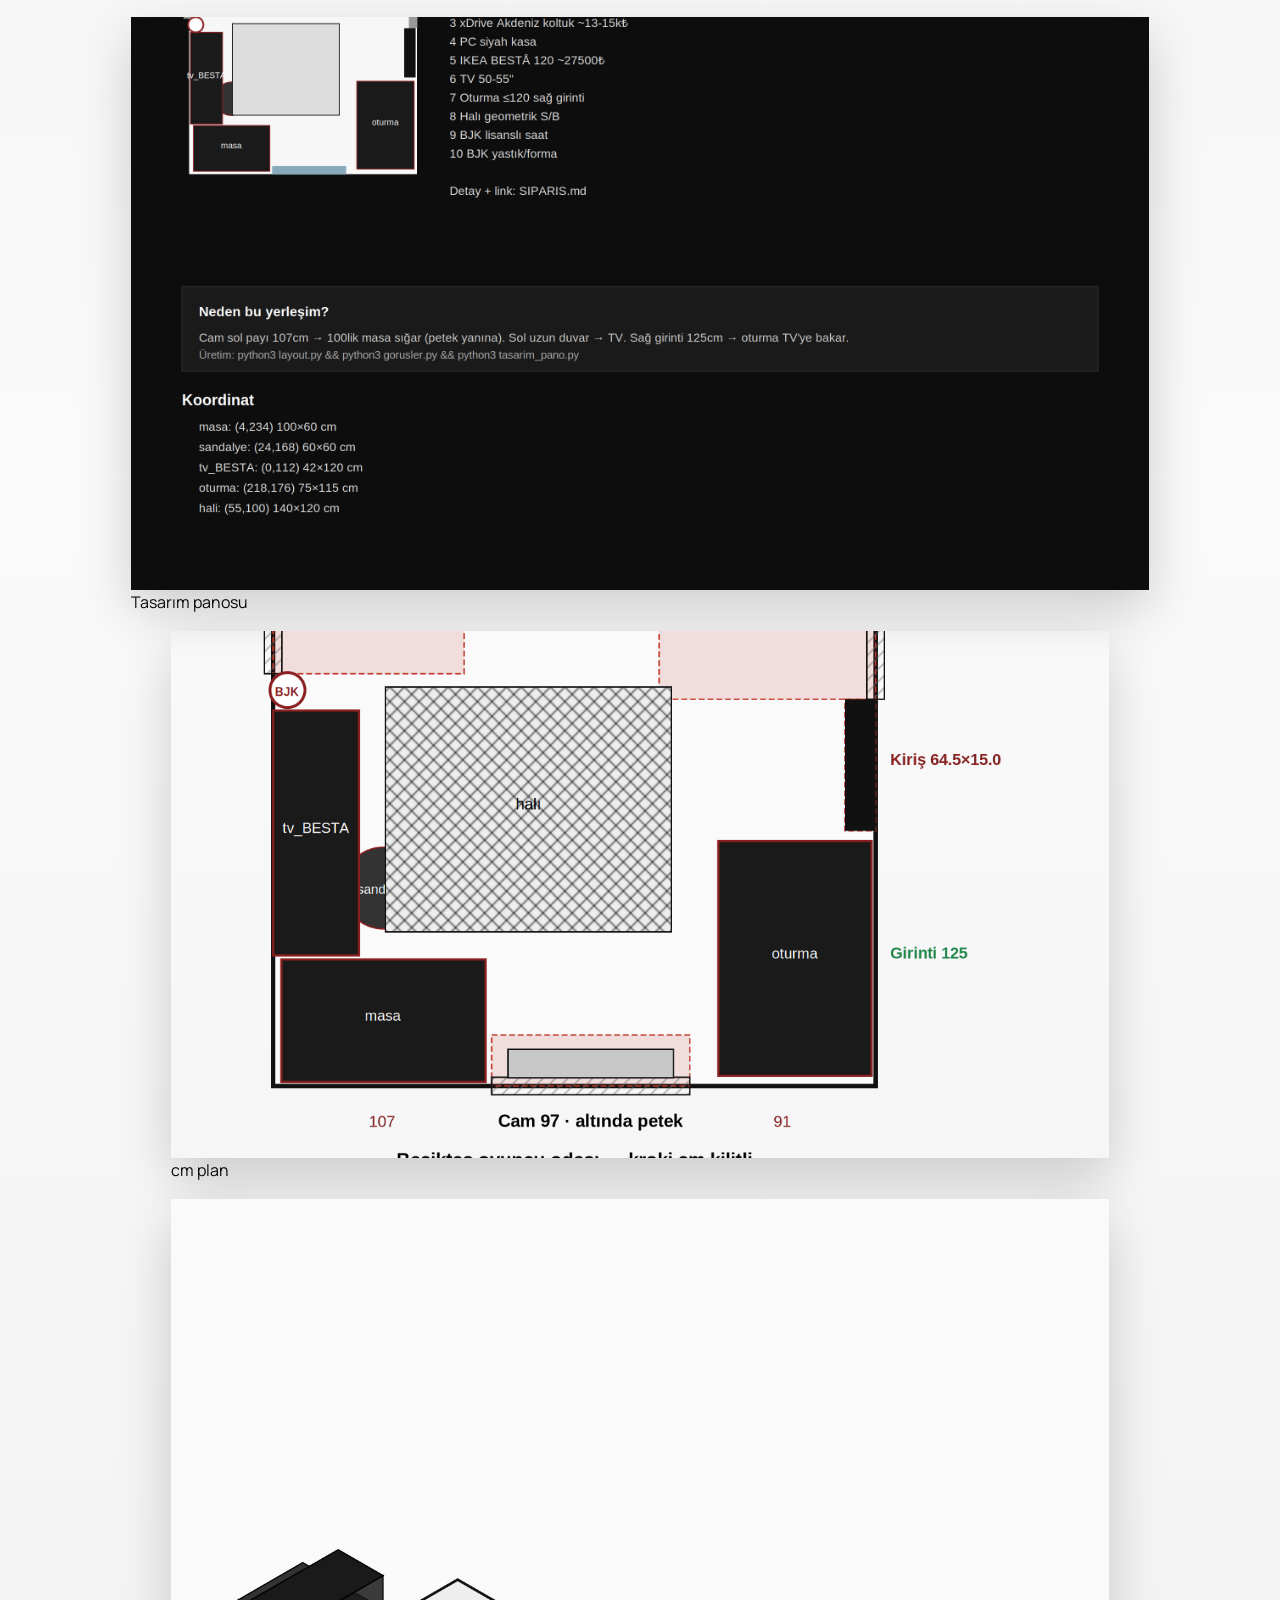
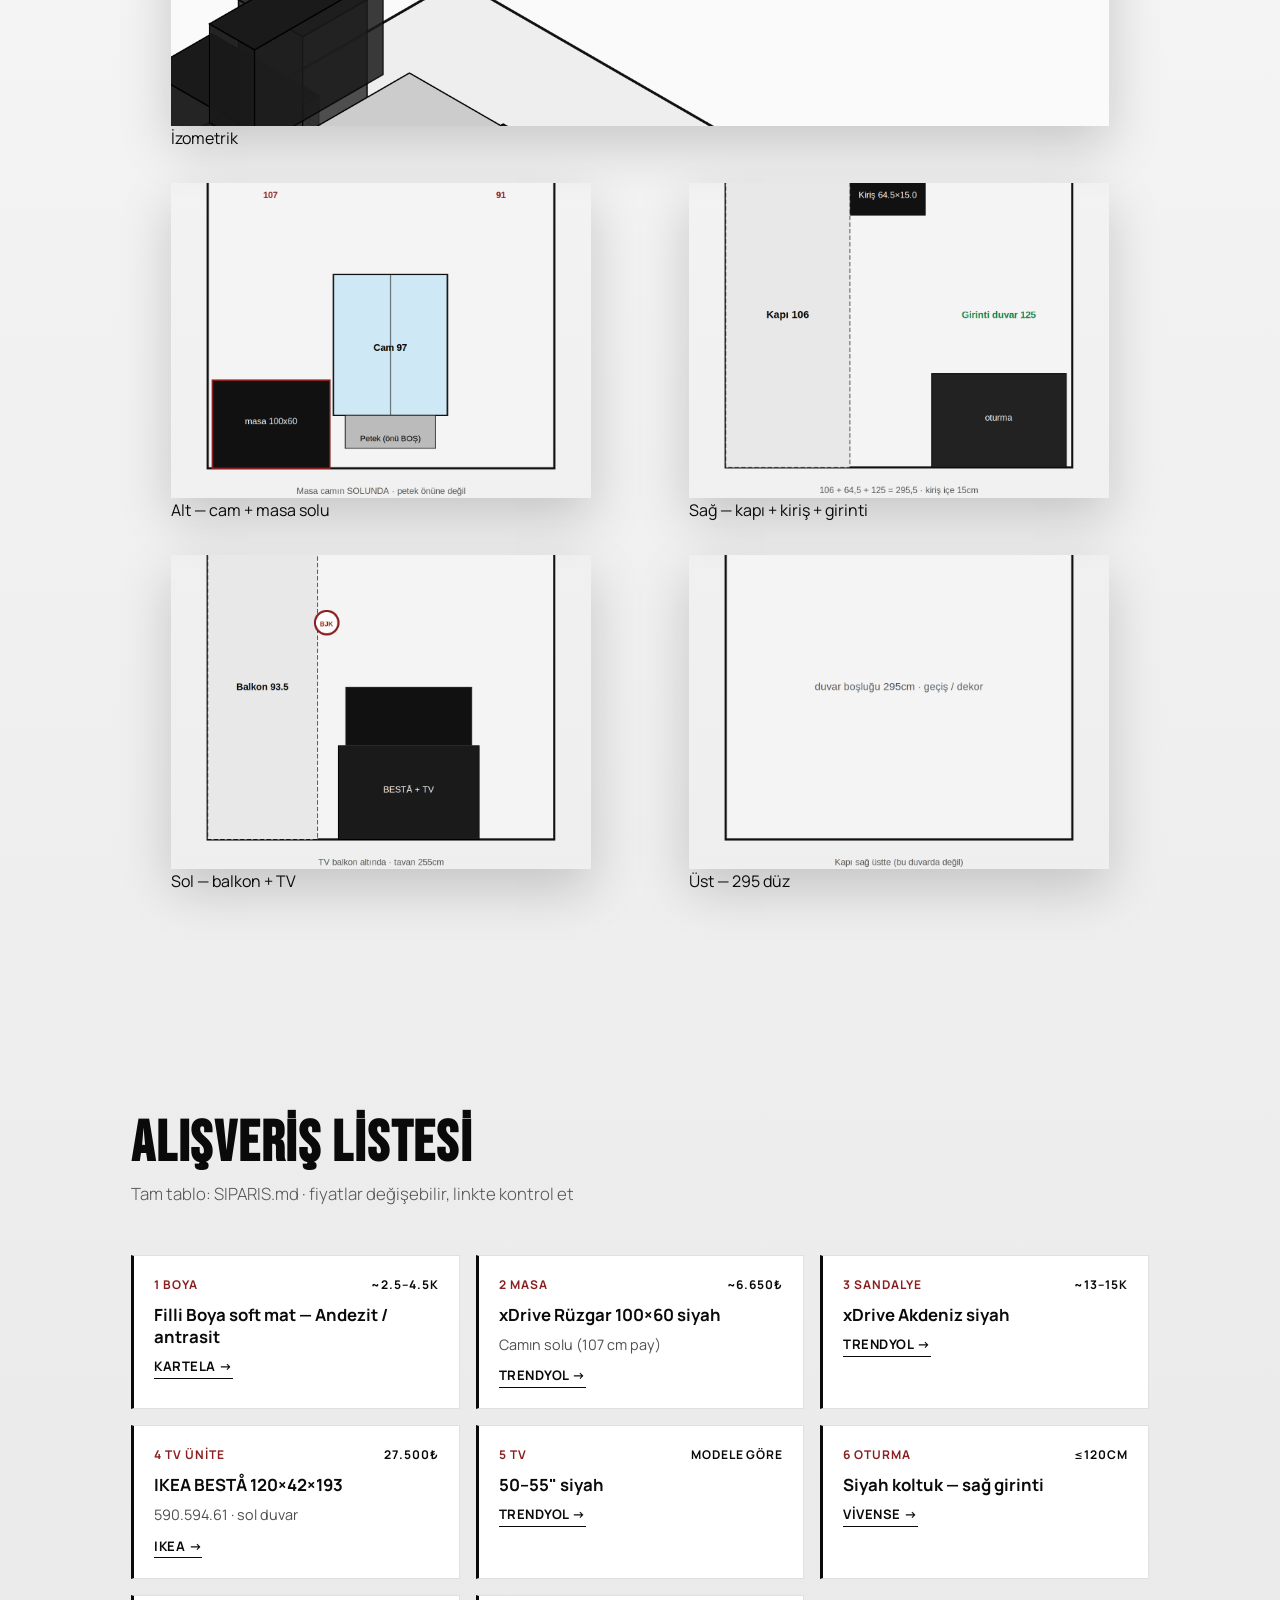
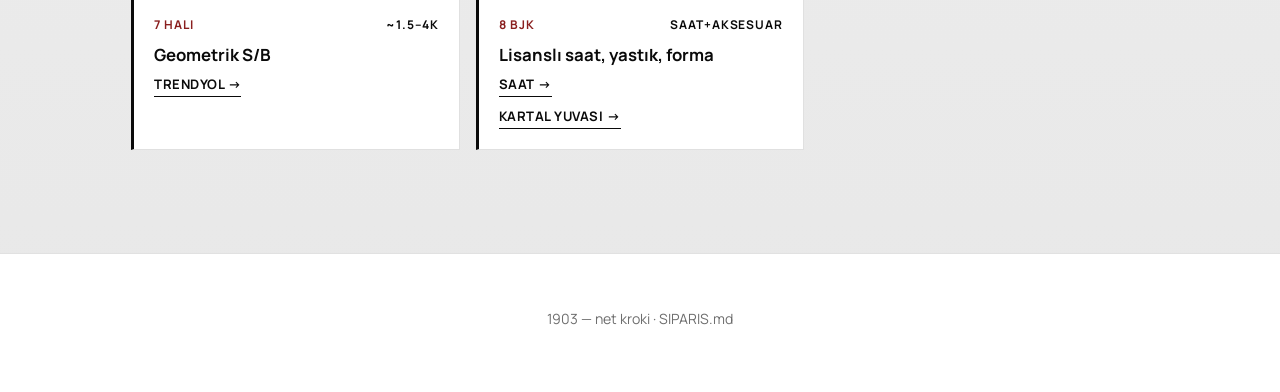
==== commit 1dd44127: "Rebuild room design from measured kroki dimensions Lock W=295 D=295.5 H=255 with door 106, beam 64.5" ====
--- a/oda-tasarim/index.html
+++ b/oda-tasarim/index.html
@@ -3,7 +3,7 @@
 <head>
   <meta charset="UTF-8" />
   <meta name="viewport" content="width=device-width, initial-scale=1.0" />
-  <title>1903 — Çizim kriterli oda tasarımı</title>
+  <title>1903 — Net kroki tasarım + alışveriş</title>
   <link rel="preconnect" href="https://fonts.googleapis.com" />
   <link rel="preconnect" href="https://fonts.gstatic.com" crossorigin />
   <link href="https://fonts.googleapis.com/css2?family=Bebas+Neue&family=Manrope:wght@300;400;500;600;700&display=swap" rel="stylesheet" />
@@ -17,104 +17,127 @@
       <span class="nav__mark">1903</span>
       <div class="nav__links">
         <a href="#pano">Tasarım</a>
-        <a href="#duvarlar">Duvarlar</a>
-        <a href="#urunler">Sipariş</a>
+        <a href="#olcu">Ölçü</a>
+        <a href="#alisveris">Alışveriş</a>
       </div>
     </nav>
     <div class="hero__content">
-      <p class="hero__eyebrow">Gerçek oda = senin çizimin · standart kapı · 2’li cam · BJK</p>
+      <p class="hero__eyebrow">295 × 295,5 × 255 · kapı 106 · cam 97 · kiriş 64,5×15</p>
       <h1 class="hero__brand">1903</h1>
-      <p class="hero__lead">Kriterlerin kilidi: kapılar, kiriş, ortada 2’li cam, petek önü boş, Beşiktaş ürünler. AI uydurma foto yok.</p>
+      <p class="hero__lead">Krokindeki net cm’lere kilitli Beşiktaş odası. Doğaçlama yok. TR link + fiyat listesi hazır.</p>
       <div class="hero__cta">
-        <a class="btn btn--solid" href="#pano">Tasarım panosu</a>
+        <a class="btn btn--solid" href="#pano">Panoyu gör</a>
         <a class="btn btn--ghost" href="1903-oda-mobil.zip">Zip indir</a>
       </div>
     </div>
   </header>
 
   <main>
-    <section class="section" id="pano">
+    <section class="section" id="olcu">
       <div class="section__head">
-        <h2>Tasarım panosu (önce bunu aç)</h2>
-        <p>Kriterler + cm yerleşim + ürün listesi tek görselde.</p>
+        <h2>Net ölçüler</h2>
+        <p>Detay: <a href="OLCULER.md">OLCULER.md</a></p>
       </div>
-      <figure class="gallery__hero" style="margin:0">
-        <img src="assets/tasarim-pano.png" alt="1903 tasarim panosu" width="2400" height="3200" loading="eager" />
-        <figcaption><a href="assets/tasarim-pano.png">tasarim-pano.png</a> · <a href="1903-oda-mobil.zip">zip</a></figcaption>
-      </figure>
-      <figure class="gallery__hero">
-        <img src="assets/plan-olcekli.png" alt="cm plan" width="1200" height="1200" loading="lazy" />
-        <figcaption>Ölçekli plan</figcaption>
-      </figure>
-      <figure class="gallery__hero">
-        <img src="assets/izometrik.png" alt="izometrik" width="1400" height="1240" loading="lazy" />
-        <figcaption>İzometrik (aynı koordinat)</figcaption>
-      </figure>
-    </section>
-
-    <section class="section" id="duvarlar">
-      <div class="section__head">
-        <h2>Dört duvar — çizimden</h2>
-      </div>
-      <div class="gallery">
-        <figure class="gallery__hero">
-          <img src="assets/gorus-ust.png" alt="Ust duvar" loading="lazy" />
-          <figcaption>Üst: 2 + Salon 90 + 5 + Kiriş 40×10 + boş</figcaption>
-        </figure>
-        <figure class="gallery__hero">
-          <img src="assets/gorus-alt.png" alt="Alt duvar" loading="lazy" />
-          <figcaption>Alt: 2 + Balkon 90 + oturma ≤130 sağda</figcaption>
-        </figure>
-        <div class="gallery__pair">
-          <figure>
-            <img src="assets/gorus-sol.png" alt="Sol" loading="lazy" />
-            <figcaption>Sol: TV + BJK saat (kapı yok)</figcaption>
-          </figure>
-          <figure>
-            <img src="assets/gorus-sag.png" alt="Sag" loading="lazy" />
-            <figcaption>Sağ: 2’li cam 140 orta · masa üst bant · petek önü boş</figcaption>
-          </figure>
-        </div>
+      <div class="inventory">
+        <article class="inv"><span class="inv__tag">W</span><h3>295 cm</h3><p>107 + cam 97 + 91</p></article>
+        <article class="inv"><span class="inv__tag">D</span><h3>295,5 cm</h3><p>Kapı 106 + kiriş 64,5 + girinti 125</p></article>
+        <article class="inv"><span class="inv__tag">H</span><h3>255 cm</h3><p>Tavan yerden</p></article>
+        <article class="inv"><span class="inv__tag">CAM</span><h3>97 cm</h3><p>Altında petek · önü boş</p></article>
       </div>
     </section>
 
-    <section class="section" id="urunler">
+    <section class="section" id="pano">
       <div class="section__head">
-        <h2>Sipariş (kriterlere uyan)</h2>
+        <h2>Tasarım</h2>
+      </div>
+      <figure class="gallery__hero" style="margin:0">
+        <img src="assets/tasarim-pano.png" alt="Tasarim panosu" loading="eager" />
+        <figcaption>Tasarım panosu</figcaption>
+      </figure>
+      <figure class="gallery__hero">
+        <img src="assets/plan-olcekli.png" alt="Net plan" loading="lazy" />
+        <figcaption>cm plan</figcaption>
+      </figure>
+      <figure class="gallery__hero">
+        <img src="assets/izometrik.png" alt="Izometrik" loading="lazy" />
+        <figcaption>İzometrik</figcaption>
+      </figure>
+      <div class="gallery__pair">
+        <figure>
+          <img src="assets/gorus-alt.png" alt="Alt duvar cam" loading="lazy" />
+          <figcaption>Alt — cam + masa solu</figcaption>
+        </figure>
+        <figure>
+          <img src="assets/gorus-sag.png" alt="Sag kapi kiris" loading="lazy" />
+          <figcaption>Sağ — kapı + kiriş + girinti</figcaption>
+        </figure>
+      </div>
+      <div class="gallery__pair">
+        <figure>
+          <img src="assets/gorus-sol.png" alt="Sol TV" loading="lazy" />
+          <figcaption>Sol — balkon + TV</figcaption>
+        </figure>
+        <figure>
+          <img src="assets/gorus-ust.png" alt="Ust duvar" loading="lazy" />
+          <figcaption>Üst — 295 düz</figcaption>
+        </figure>
+      </div>
+    </section>
+
+    <section class="section" id="alisveris">
+      <div class="section__head">
+        <h2>Alışveriş listesi</h2>
+        <p>Tam tablo: <a href="SIPARIS.md">SIPARIS.md</a> · fiyatlar değişebilir, linkte kontrol et</p>
       </div>
       <div class="products">
         <article class="product">
-          <div class="product__meta"><span class="product__store">1</span><span class="product__price">masa</span></div>
-          <h3>xDrive Rüzgar 100×60 end-on</h3>
-          <p>Sağ üst bant · kısa kenar duvarda · petek önüne değil</p>
+          <div class="product__meta"><span class="product__store">1 BOYA</span><span class="product__price">~2.5–4.5k</span></div>
+          <h3>Filli Boya soft mat — Andezit / antrasit</h3>
+          <a class="product__link" href="https://www.filliboya.com/renkler" target="_blank" rel="noopener">Kartela →</a>
+        </article>
+        <article class="product">
+          <div class="product__meta"><span class="product__store">2 MASA</span><span class="product__price">~6.650₺</span></div>
+          <h3>xDrive Rüzgar 100×60 siyah</h3>
+          <p>Camın solu (107 cm pay)</p>
           <a class="product__link" href="https://www.trendyol.com/xdrive/ruzgar-oyuncu-masasi-siyah-100x60-p-993862707" target="_blank" rel="noopener">Trendyol →</a>
         </article>
         <article class="product">
-          <div class="product__meta"><span class="product__store">2</span><span class="product__price">sandalye</span></div>
+          <div class="product__meta"><span class="product__store">3 SANDALYE</span><span class="product__price">~13–15k</span></div>
           <h3>xDrive Akdeniz siyah</h3>
           <a class="product__link" href="https://www.trendyol.com/xdrive/akdeniz-kumas-profesyonel-oyuncu-koltugu-siyah-siyah-p-140003157" target="_blank" rel="noopener">Trendyol →</a>
         </article>
         <article class="product">
-          <div class="product__meta"><span class="product__store">3</span><span class="product__price">TV sol</span></div>
-          <h3>BESTÅ + 50–55" TV + kitap</h3>
+          <div class="product__meta"><span class="product__store">4 TV ÜNİTE</span><span class="product__price">27.500₺</span></div>
+          <h3>IKEA BESTÅ 120×42×193</h3>
+          <p>590.594.61 · sol duvar</p>
           <a class="product__link" href="https://www.ikea.com.tr/urun/besta-venge-siyah-seffaf-cam-120x42x193-cm-dolap-kombinasyonu-59059461" target="_blank" rel="noopener">IKEA →</a>
         </article>
         <article class="product">
-          <div class="product__meta"><span class="product__store">4</span><span class="product__price">≤130</span></div>
-          <h3>Oturma balkon sağı</h3>
+          <div class="product__meta"><span class="product__store">5 TV</span><span class="product__price">modele göre</span></div>
+          <h3>50–55" siyah</h3>
+          <a class="product__link" href="https://www.trendyol.com/sr?q=55%20inç%20televizyon" target="_blank" rel="noopener">Trendyol →</a>
+        </article>
+        <article class="product">
+          <div class="product__meta"><span class="product__store">6 OTURMA</span><span class="product__price">≤120cm</span></div>
+          <h3>Siyah koltuk — sağ girinti</h3>
           <a class="product__link" href="https://www.vivense.com/ofis-oturma-gruplari.html" target="_blank" rel="noopener">Vivense →</a>
         </article>
         <article class="product">
-          <div class="product__meta"><span class="product__store">5</span><span class="product__price">BJK</span></div>
-          <h3>Saat + yastık + forma</h3>
+          <div class="product__meta"><span class="product__store">7 HALI</span><span class="product__price">~1.5–4k</span></div>
+          <h3>Geometrik S/B</h3>
+          <a class="product__link" href="https://www.trendyol.com/sr?q=geometrik%20halı%20siyah%20beyaz" target="_blank" rel="noopener">Trendyol →</a>
+        </article>
+        <article class="product">
+          <div class="product__meta"><span class="product__store">8 BJK</span><span class="product__price">saat+aksesuar</span></div>
+          <h3>Lisanslı saat, yastık, forma</h3>
           <a class="product__link" href="https://www.trendyol.com/besiktas-duvar-saati-x-b146-c35" target="_blank" rel="noopener">Saat →</a>
+          <a class="product__link" href="https://www.kartalyuvasi.com.tr/" target="_blank" rel="noopener">Kartal Yuvası →</a>
         </article>
       </div>
-      <p><a href="SIPARIS.md">SIPARIS.md</a></p>
     </section>
   </main>
 
-  <footer class="footer"><p>1903 — gerçek oda = çizim kriterleri</p></footer>
+  <footer class="footer"><p>1903 — net kroki · SIPARIS.md</p></footer>
   <script src="main.js"></script>
 </body>
 </html>
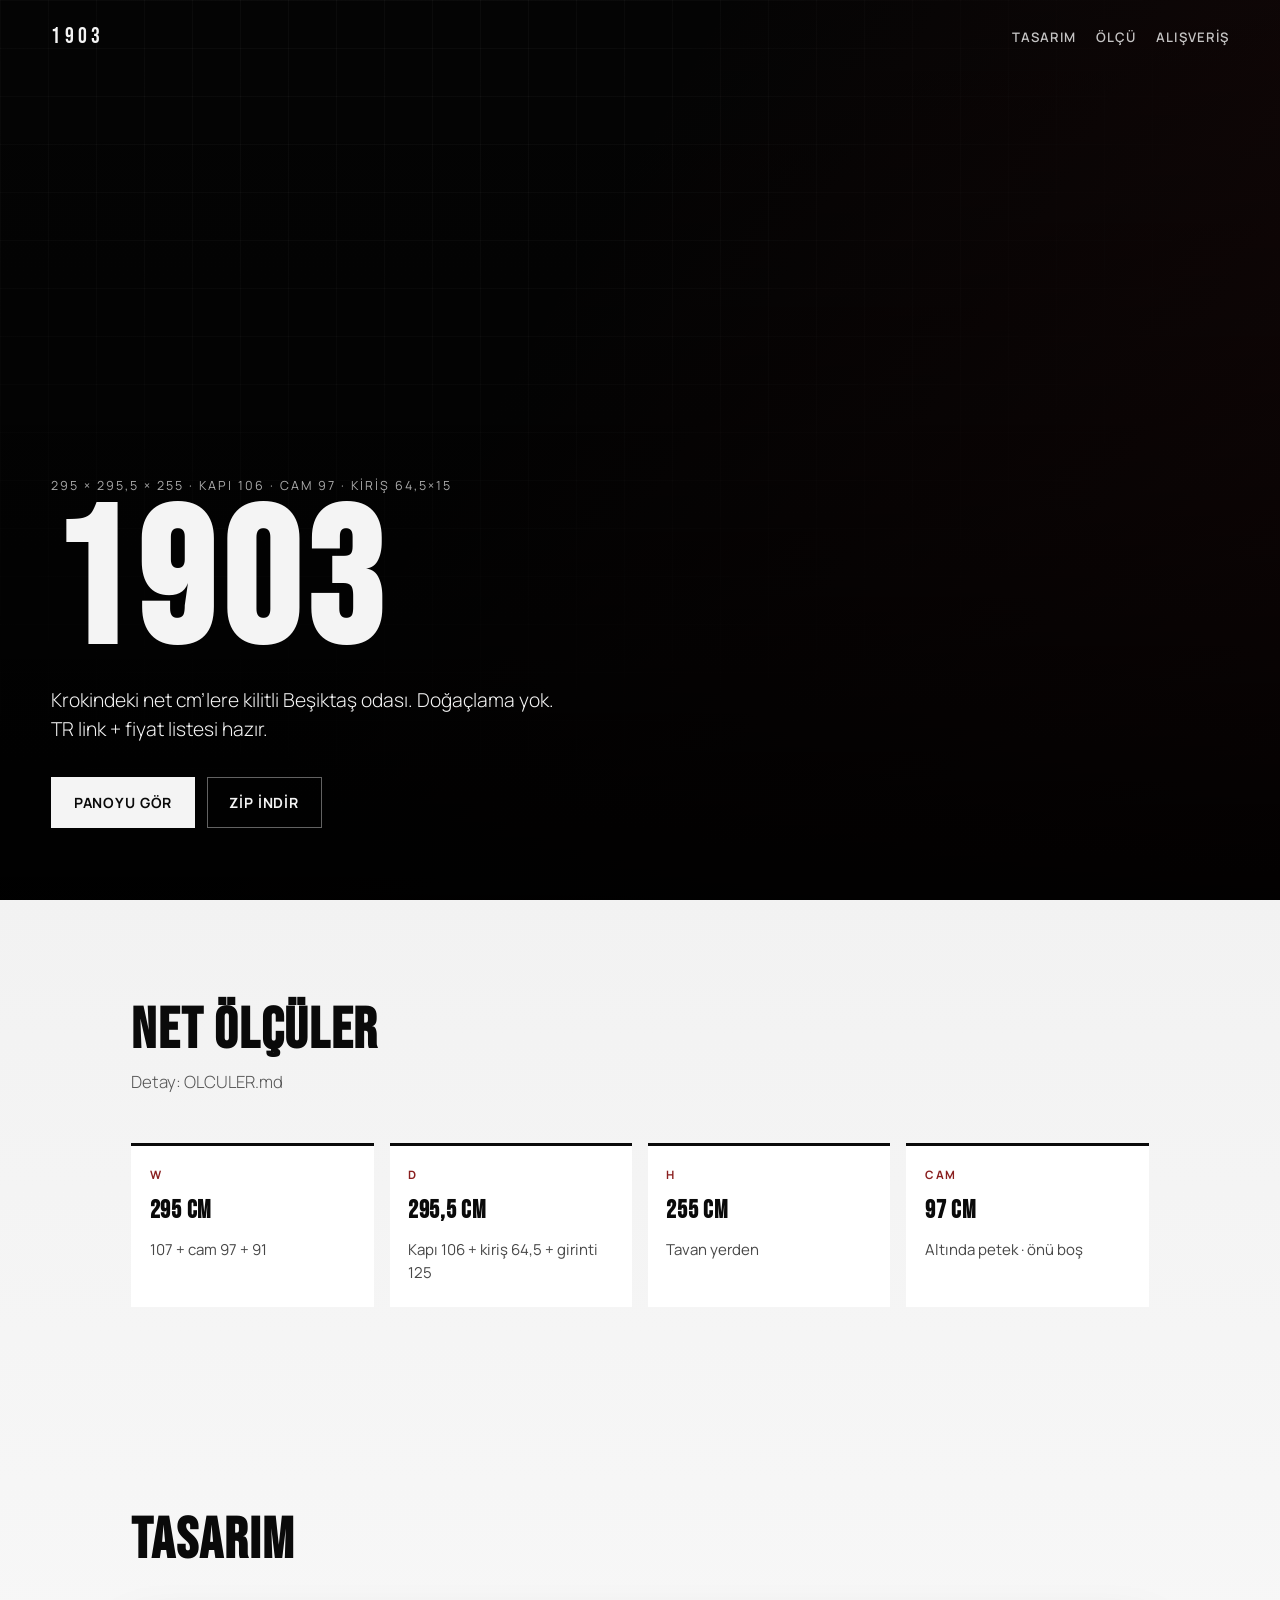
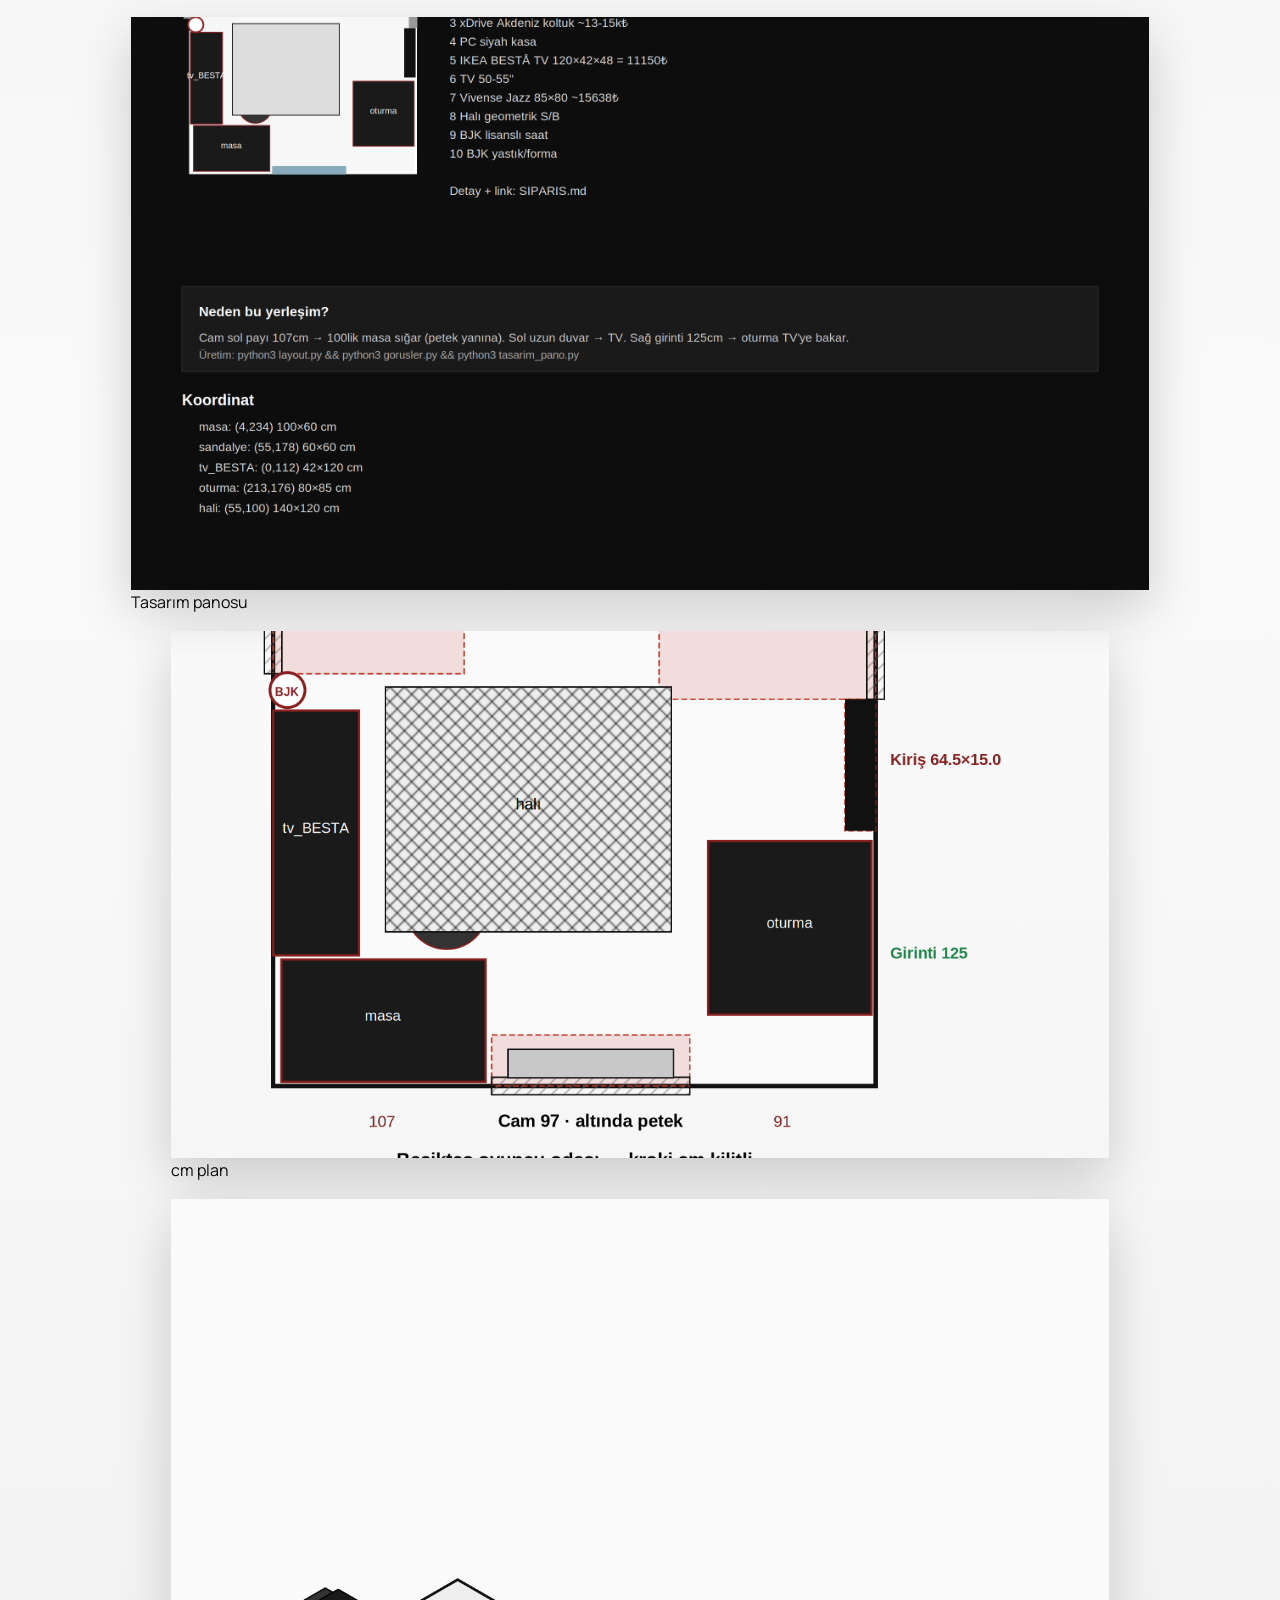
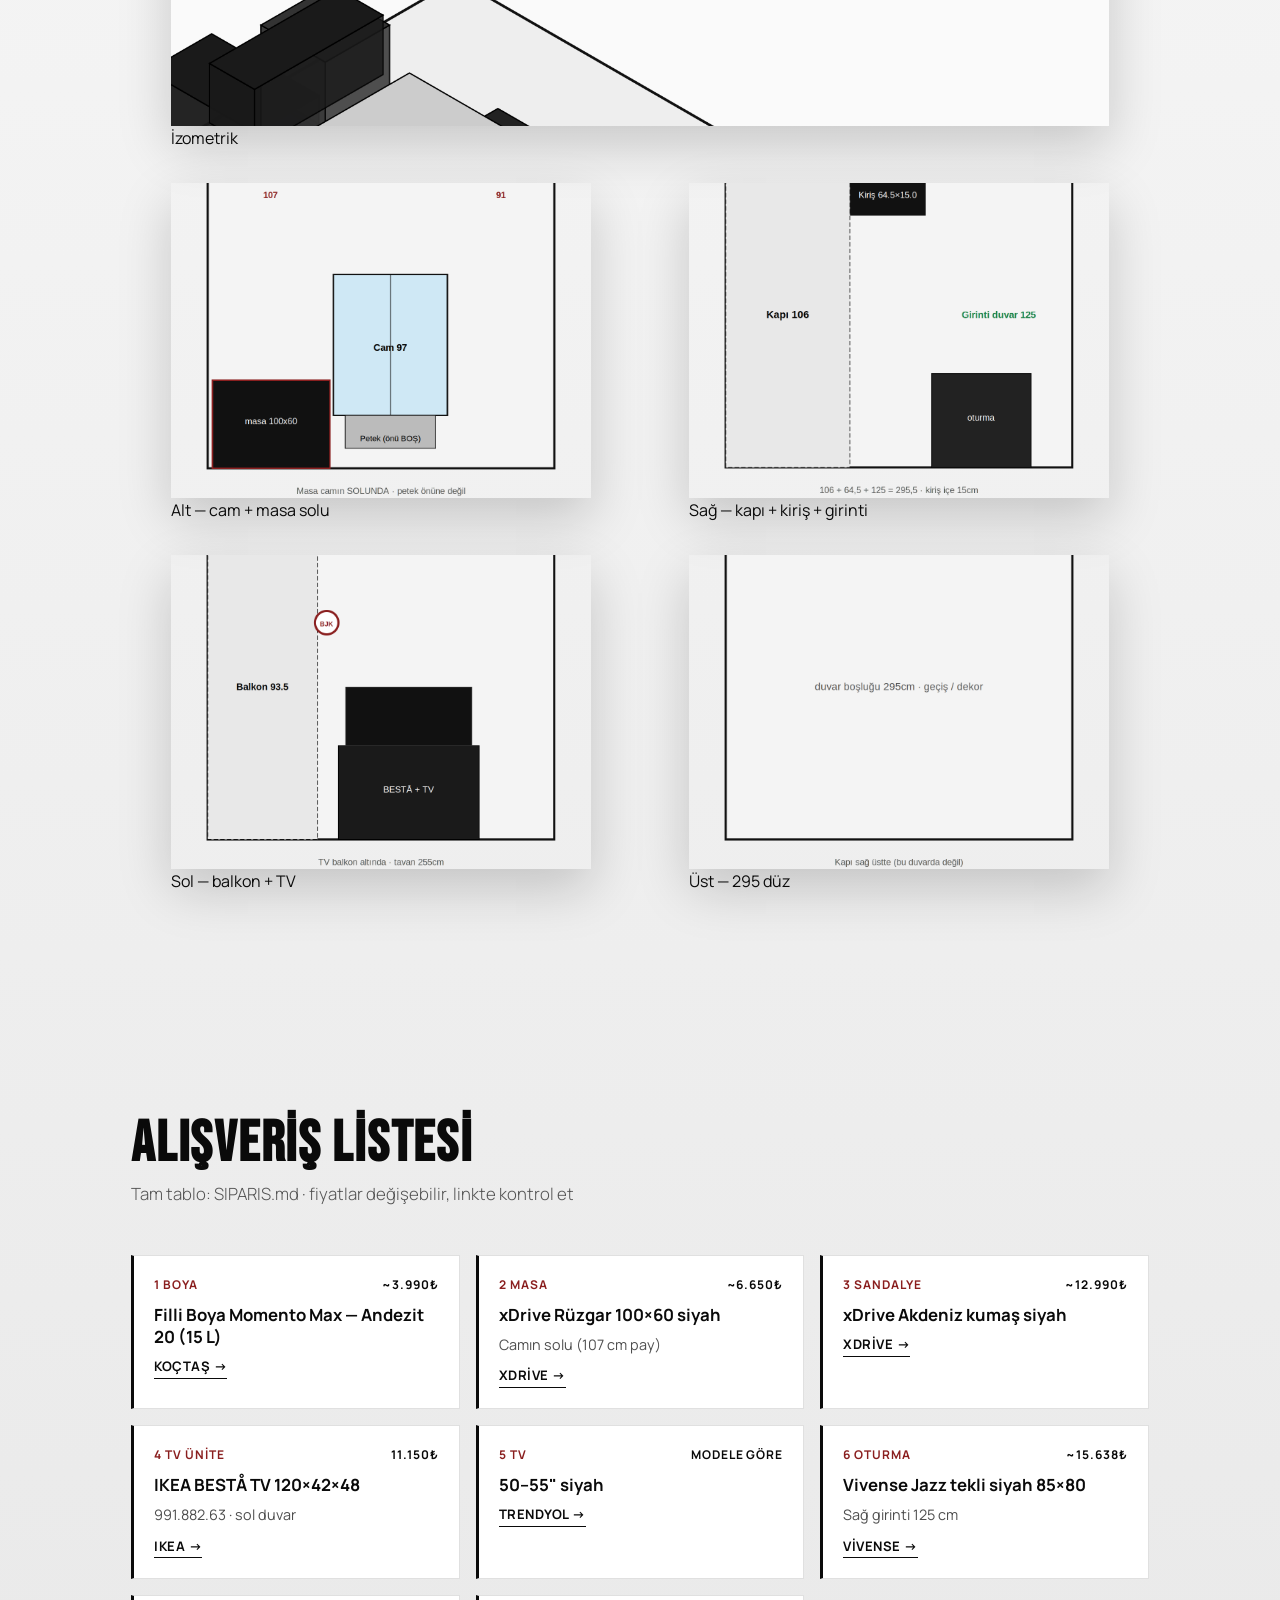
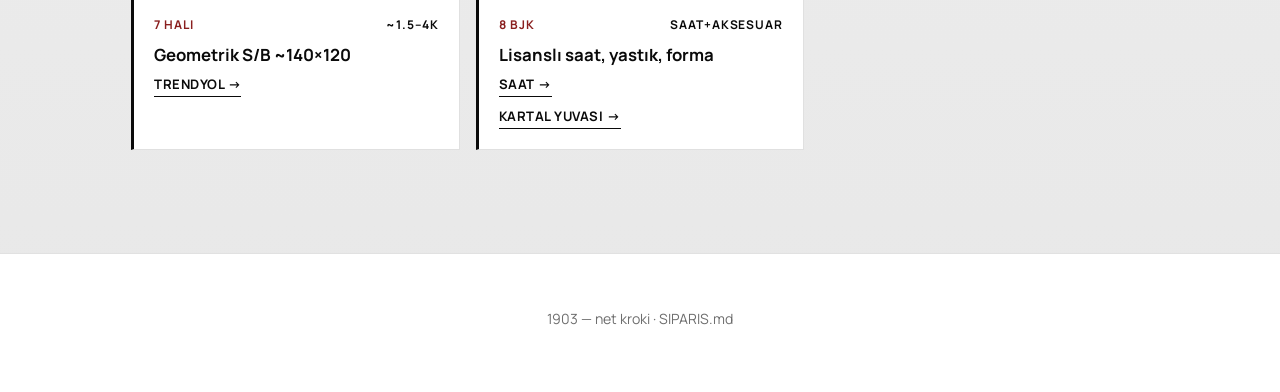
==== commit efe0586c: "Lock BESTÅ 120×42 and Jazz seating to measured kroki; refresh TR shopping links Align furniture foot" ====
--- a/oda-tasarim/index.html
+++ b/oda-tasarim/index.html
@@ -91,26 +91,26 @@
       </div>
       <div class="products">
         <article class="product">
-          <div class="product__meta"><span class="product__store">1 BOYA</span><span class="product__price">~2.5–4.5k</span></div>
-          <h3>Filli Boya soft mat — Andezit / antrasit</h3>
-          <a class="product__link" href="https://www.filliboya.com/renkler" target="_blank" rel="noopener">Kartela →</a>
+          <div class="product__meta"><span class="product__store">1 BOYA</span><span class="product__price">~3.990₺</span></div>
+          <h3>Filli Boya Momento Max — Andezit 20 (15 L)</h3>
+          <a class="product__link" href="https://www.koctas.com.tr/filli-boya-filli-momento-max-silikonlu-15-lt-ic-cephe-boyasi-andezit-20/p/5000421279" target="_blank" rel="noopener">Koçtaş →</a>
         </article>
         <article class="product">
           <div class="product__meta"><span class="product__store">2 MASA</span><span class="product__price">~6.650₺</span></div>
           <h3>xDrive Rüzgar 100×60 siyah</h3>
           <p>Camın solu (107 cm pay)</p>
-          <a class="product__link" href="https://www.trendyol.com/xdrive/ruzgar-oyuncu-masasi-siyah-100x60-p-993862707" target="_blank" rel="noopener">Trendyol →</a>
+          <a class="product__link" href="https://www.xdrive.com.tr/xdrive-ruzgar-oyuncu-masasi-siyah" target="_blank" rel="noopener">xDrive →</a>
         </article>
         <article class="product">
-          <div class="product__meta"><span class="product__store">3 SANDALYE</span><span class="product__price">~13–15k</span></div>
-          <h3>xDrive Akdeniz siyah</h3>
-          <a class="product__link" href="https://www.trendyol.com/xdrive/akdeniz-kumas-profesyonel-oyuncu-koltugu-siyah-siyah-p-140003157" target="_blank" rel="noopener">Trendyol →</a>
+          <div class="product__meta"><span class="product__store">3 SANDALYE</span><span class="product__price">~12.990₺</span></div>
+          <h3>xDrive Akdeniz kumaş siyah</h3>
+          <a class="product__link" href="https://www.xdrive.com.tr/xdrive-akdeniz-professional-gaming-chair-fabric-black-black" target="_blank" rel="noopener">xDrive →</a>
         </article>
         <article class="product">
-          <div class="product__meta"><span class="product__store">4 TV ÜNİTE</span><span class="product__price">27.500₺</span></div>
-          <h3>IKEA BESTÅ 120×42×193</h3>
-          <p>590.594.61 · sol duvar</p>
-          <a class="product__link" href="https://www.ikea.com.tr/urun/besta-venge-siyah-seffaf-cam-120x42x193-cm-dolap-kombinasyonu-59059461" target="_blank" rel="noopener">IKEA →</a>
+          <div class="product__meta"><span class="product__store">4 TV ÜNİTE</span><span class="product__price">11.150₺</span></div>
+          <h3>IKEA BESTÅ TV 120×42×48</h3>
+          <p>991.882.63 · sol duvar</p>
+          <a class="product__link" href="https://www.ikea.com.tr/urun/besta-venge-parlak-cila-siyah-120x42x48-cm-tv-sehpasi-99188263" target="_blank" rel="noopener">IKEA →</a>
         </article>
         <article class="product">
           <div class="product__meta"><span class="product__store">5 TV</span><span class="product__price">modele göre</span></div>
@@ -118,13 +118,14 @@
           <a class="product__link" href="https://www.trendyol.com/sr?q=55%20inç%20televizyon" target="_blank" rel="noopener">Trendyol →</a>
         </article>
         <article class="product">
-          <div class="product__meta"><span class="product__store">6 OTURMA</span><span class="product__price">≤120cm</span></div>
-          <h3>Siyah koltuk — sağ girinti</h3>
-          <a class="product__link" href="https://www.vivense.com/ofis-oturma-gruplari.html" target="_blank" rel="noopener">Vivense →</a>
+          <div class="product__meta"><span class="product__store">6 OTURMA</span><span class="product__price">~15.638₺</span></div>
+          <h3>Vivense Jazz tekli siyah 85×80</h3>
+          <p>Sağ girinti 125 cm</p>
+          <a class="product__link" href="https://www.vivense.com/jazz-tekli-koltuk-kumas-degisimli-modeli.html" target="_blank" rel="noopener">Vivense →</a>
         </article>
         <article class="product">
           <div class="product__meta"><span class="product__store">7 HALI</span><span class="product__price">~1.5–4k</span></div>
-          <h3>Geometrik S/B</h3>
+          <h3>Geometrik S/B ~140×120</h3>
           <a class="product__link" href="https://www.trendyol.com/sr?q=geometrik%20halı%20siyah%20beyaz" target="_blank" rel="noopener">Trendyol →</a>
         </article>
         <article class="product">
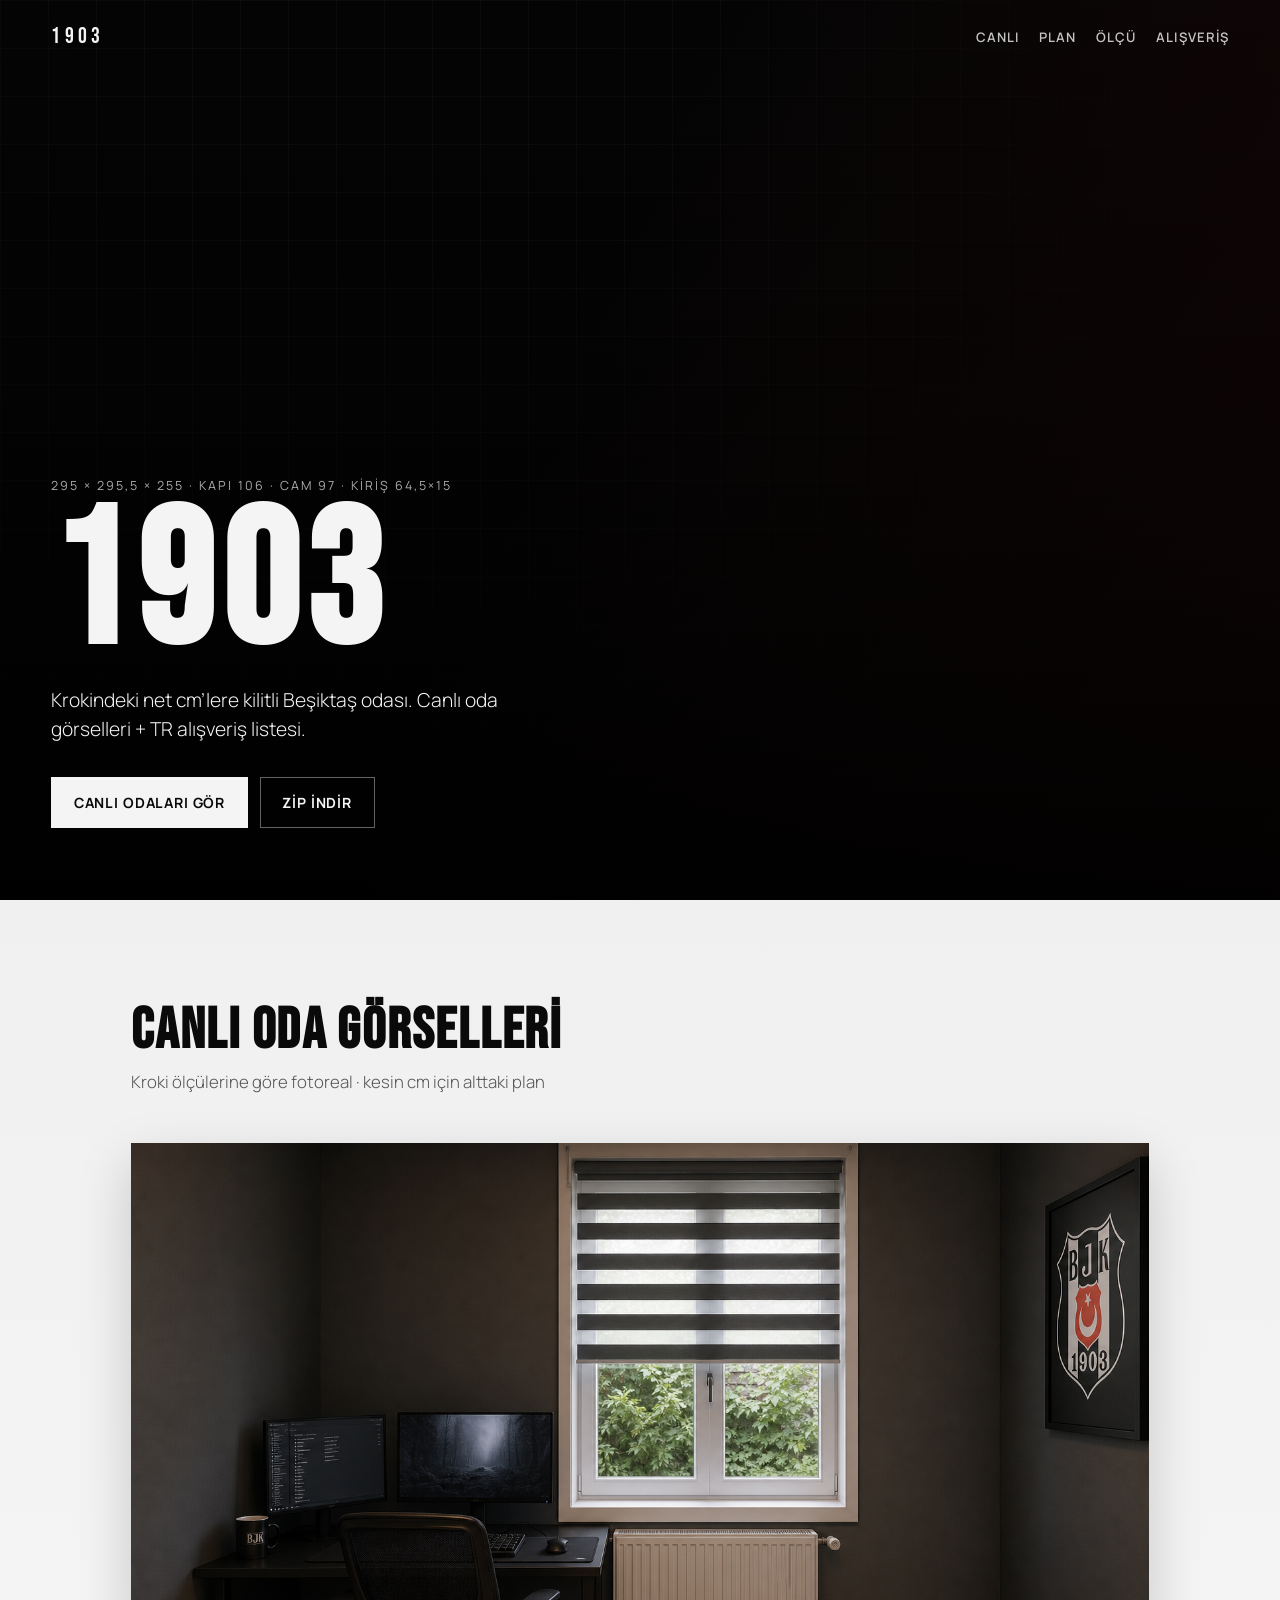
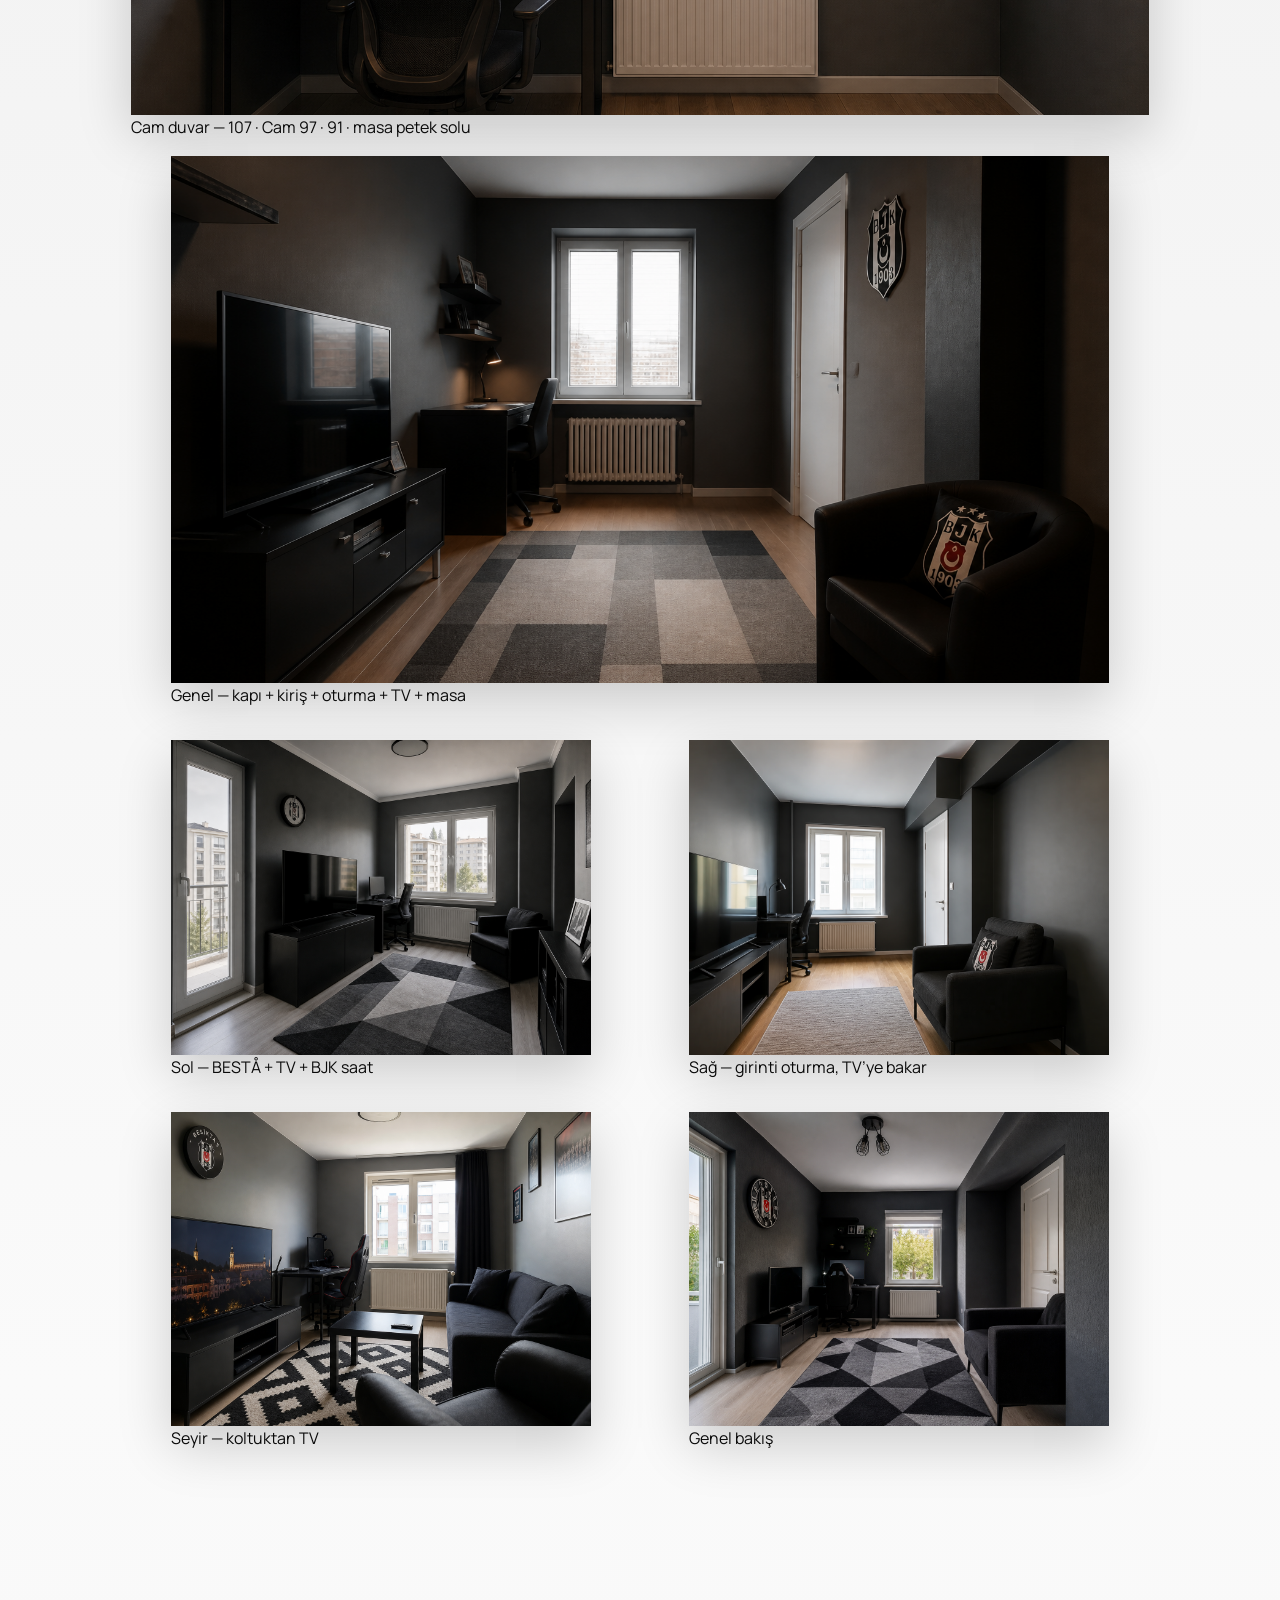
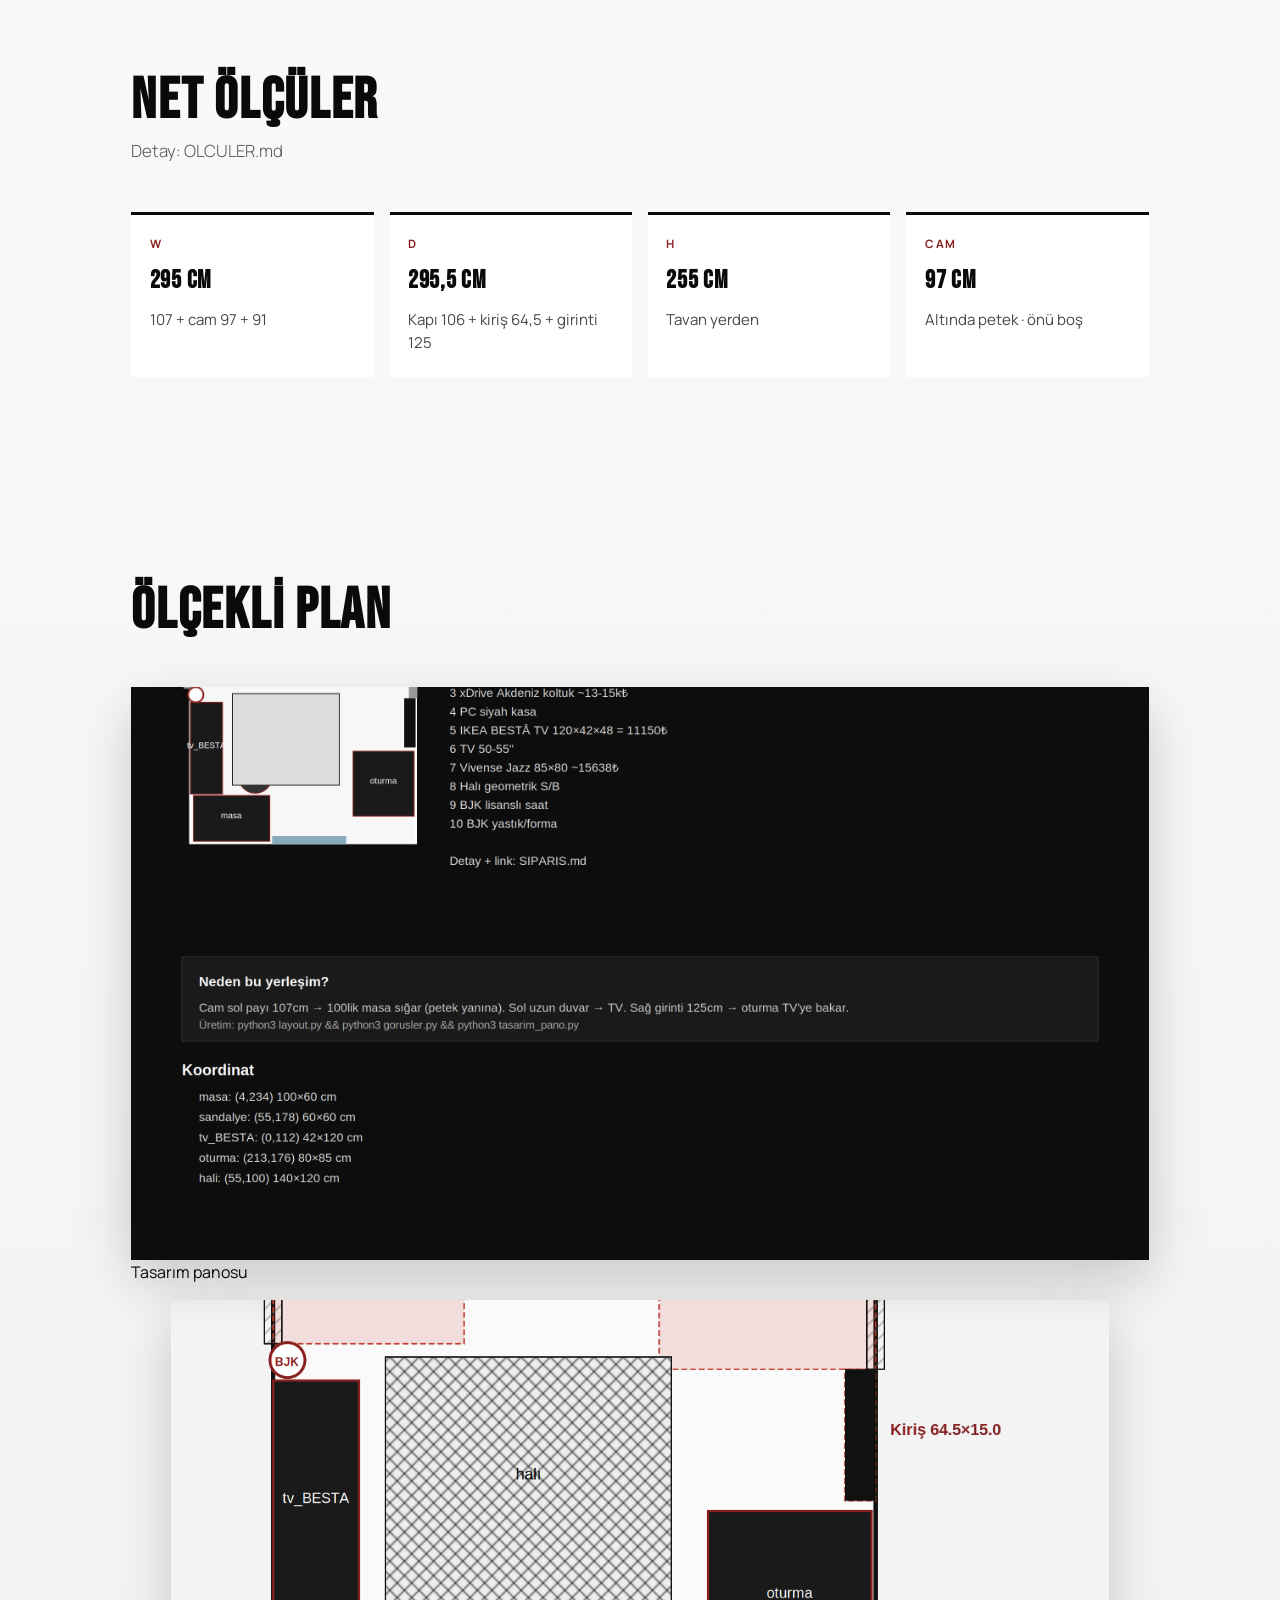
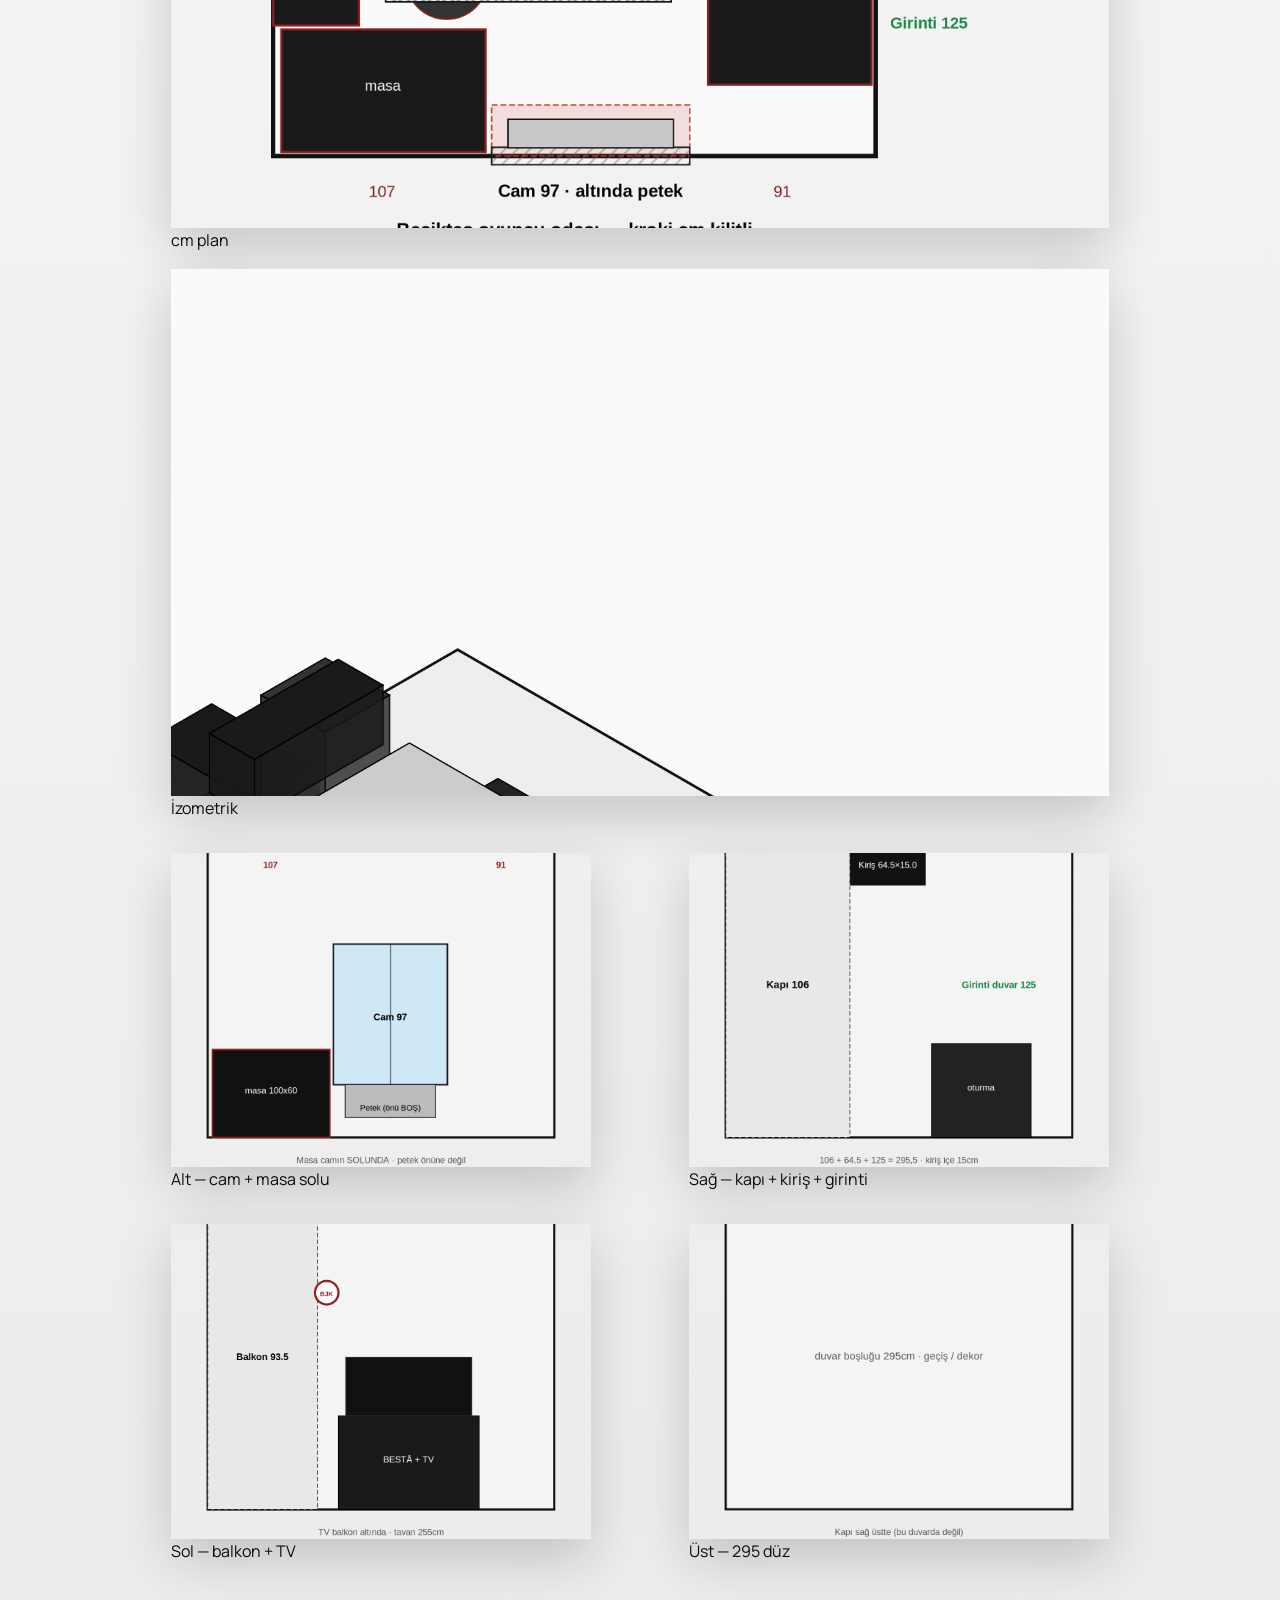
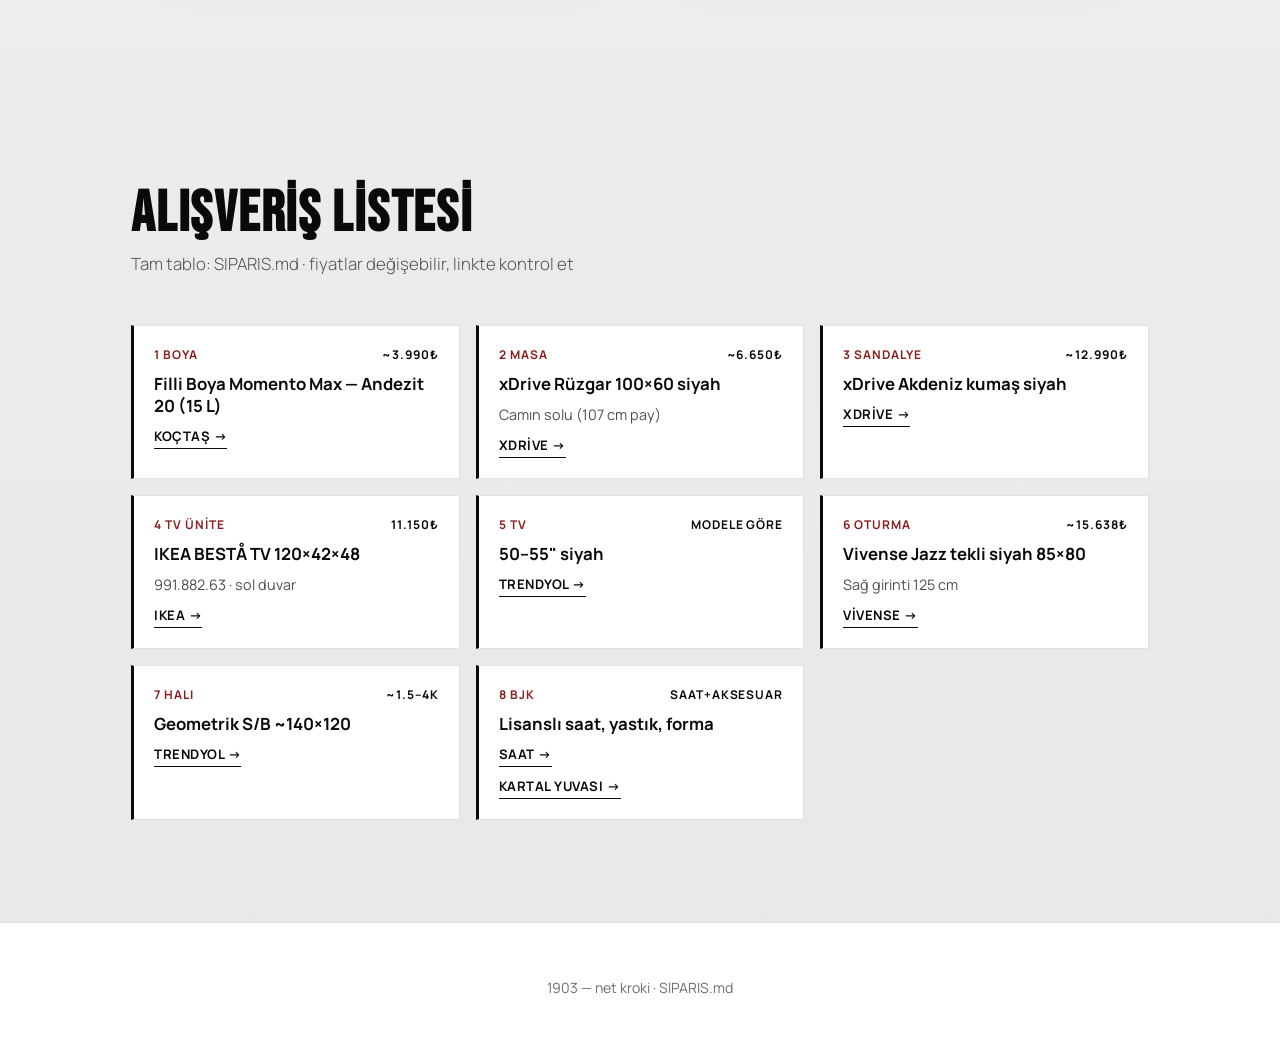
==== commit 11ee590f: "Add photoreal live room views locked to measured kroki Six Beşiktaş gaming-room visualizations from " ====
--- a/oda-tasarim/index.html
+++ b/oda-tasarim/index.html
@@ -16,7 +16,8 @@
     <nav class="nav">
       <span class="nav__mark">1903</span>
       <div class="nav__links">
-        <a href="#pano">Tasarım</a>
+        <a href="#canli">Canlı</a>
+        <a href="#pano">Plan</a>
         <a href="#olcu">Ölçü</a>
         <a href="#alisveris">Alışveriş</a>
       </div>
@@ -24,15 +25,50 @@
     <div class="hero__content">
       <p class="hero__eyebrow">295 × 295,5 × 255 · kapı 106 · cam 97 · kiriş 64,5×15</p>
       <h1 class="hero__brand">1903</h1>
-      <p class="hero__lead">Krokindeki net cm’lere kilitli Beşiktaş odası. Doğaçlama yok. TR link + fiyat listesi hazır.</p>
+      <p class="hero__lead">Krokindeki net cm’lere kilitli Beşiktaş odası. Canlı oda görselleri + TR alışveriş listesi.</p>
       <div class="hero__cta">
-        <a class="btn btn--solid" href="#pano">Panoyu gör</a>
+        <a class="btn btn--solid" href="#canli">Canlı odaları gör</a>
         <a class="btn btn--ghost" href="1903-oda-mobil.zip">Zip indir</a>
       </div>
     </div>
   </header>
 
   <main>
+    <section class="section" id="canli">
+      <div class="section__head">
+        <h2>Canlı oda görselleri</h2>
+        <p>Kroki ölçülerine göre fotoreal · kesin cm için alttaki plan</p>
+      </div>
+      <figure class="gallery__hero" style="margin:0">
+        <img src="assets/canli/01-masa-cam.png" alt="Masa ve cam duvar" loading="eager" />
+        <figcaption>Cam duvar — 107 · Cam 97 · 91 · masa petek solu</figcaption>
+      </figure>
+      <figure class="gallery__hero">
+        <img src="assets/canli/02-genel-kapi.png" alt="Genel oda kapidan" loading="lazy" />
+        <figcaption>Genel — kapı + kiriş + oturma + TV + masa</figcaption>
+      </figure>
+      <div class="gallery__pair">
+        <figure>
+          <img src="assets/canli/03-tv-duvar.png" alt="TV duvari" loading="lazy" />
+          <figcaption>Sol — BESTÅ + TV + BJK saat</figcaption>
+        </figure>
+        <figure>
+          <img src="assets/canli/04-oturma-girinti.png" alt="Oturma girinti" loading="lazy" />
+          <figcaption>Sağ — girinti oturma, TV’ye bakar</figcaption>
+        </figure>
+      </div>
+      <div class="gallery__pair">
+        <figure>
+          <img src="assets/canli/05-seyir.png" alt="Seyir acisi" loading="lazy" />
+          <figcaption>Seyir — koltuktan TV</figcaption>
+        </figure>
+        <figure>
+          <img src="assets/canli/06-genel.png" alt="Genel bakis" loading="lazy" />
+          <figcaption>Genel bakış</figcaption>
+        </figure>
+      </div>
+    </section>
+
     <section class="section" id="olcu">
       <div class="section__head">
         <h2>Net ölçüler</h2>
@@ -48,7 +84,7 @@
 
     <section class="section" id="pano">
       <div class="section__head">
-        <h2>Tasarım</h2>
+        <h2>Ölçekli plan</h2>
       </div>
       <figure class="gallery__hero" style="margin:0">
         <img src="assets/tasarim-pano.png" alt="Tasarim panosu" loading="eager" />
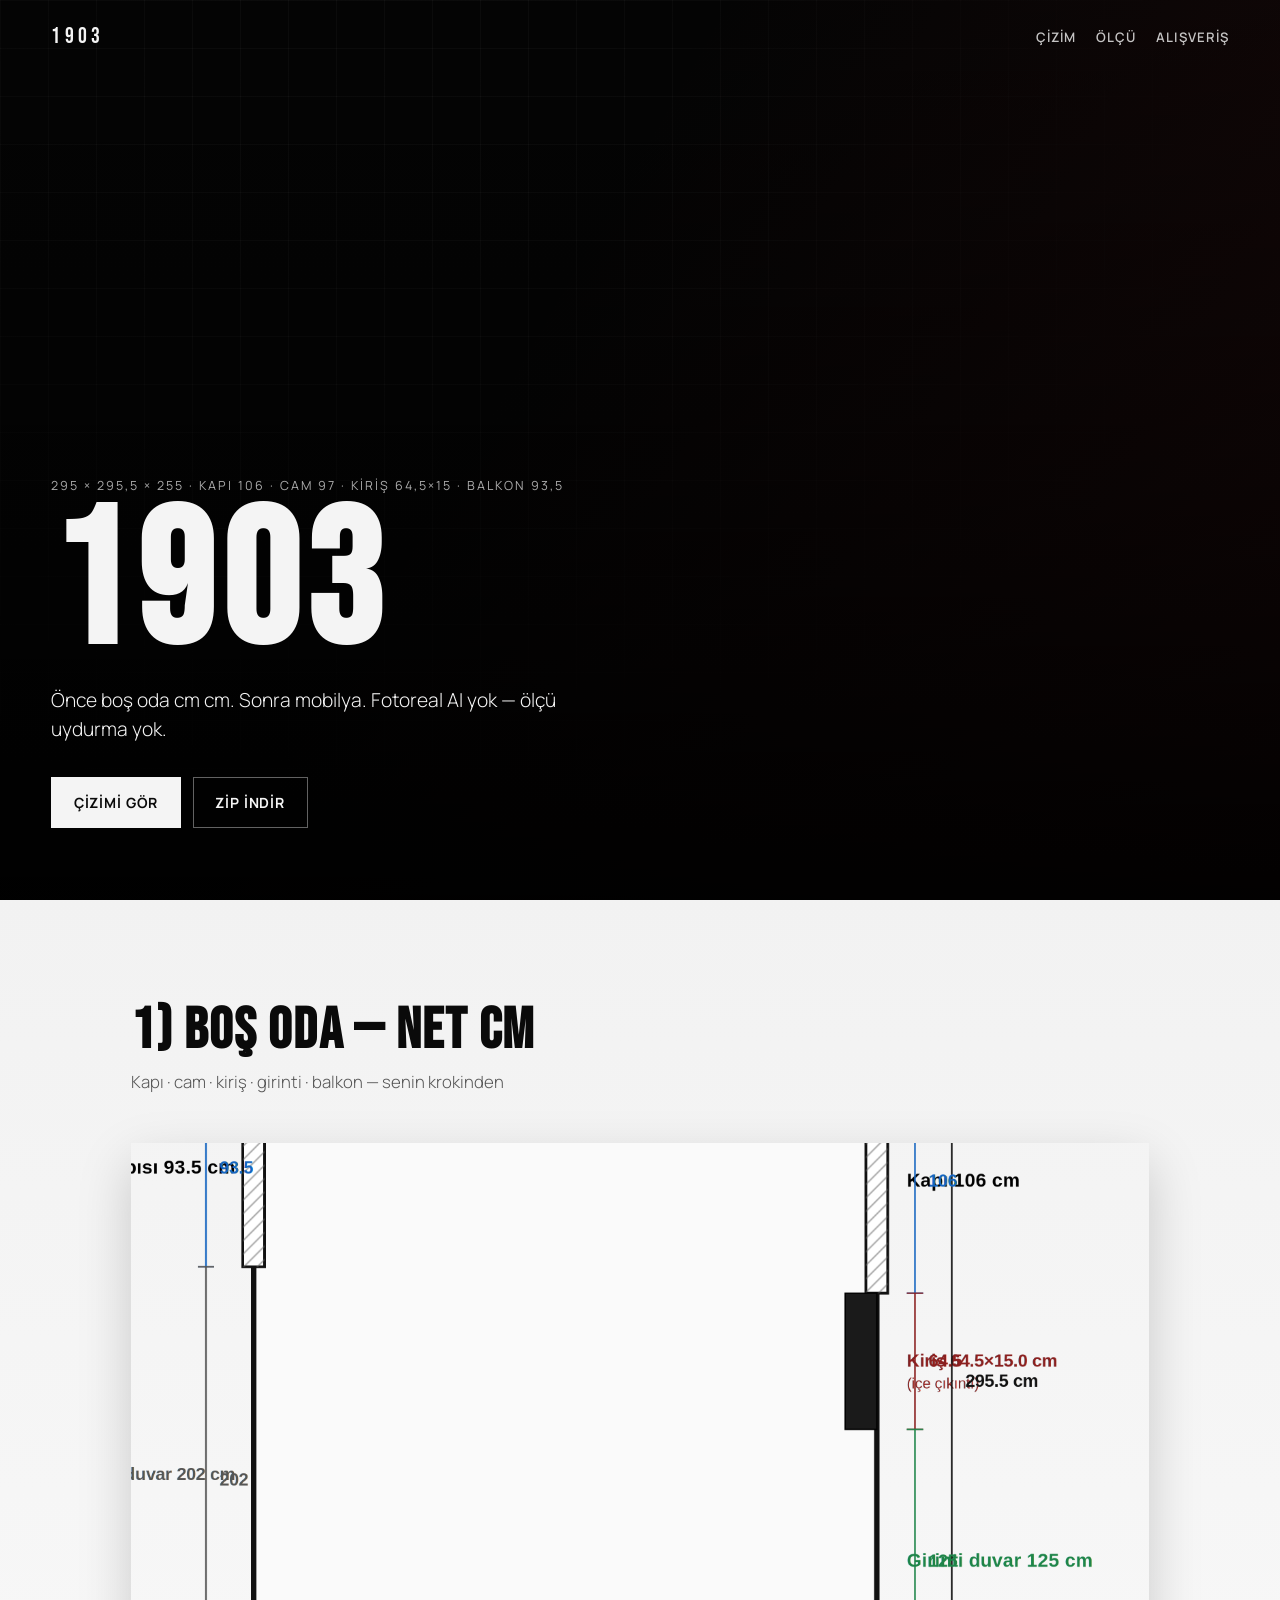
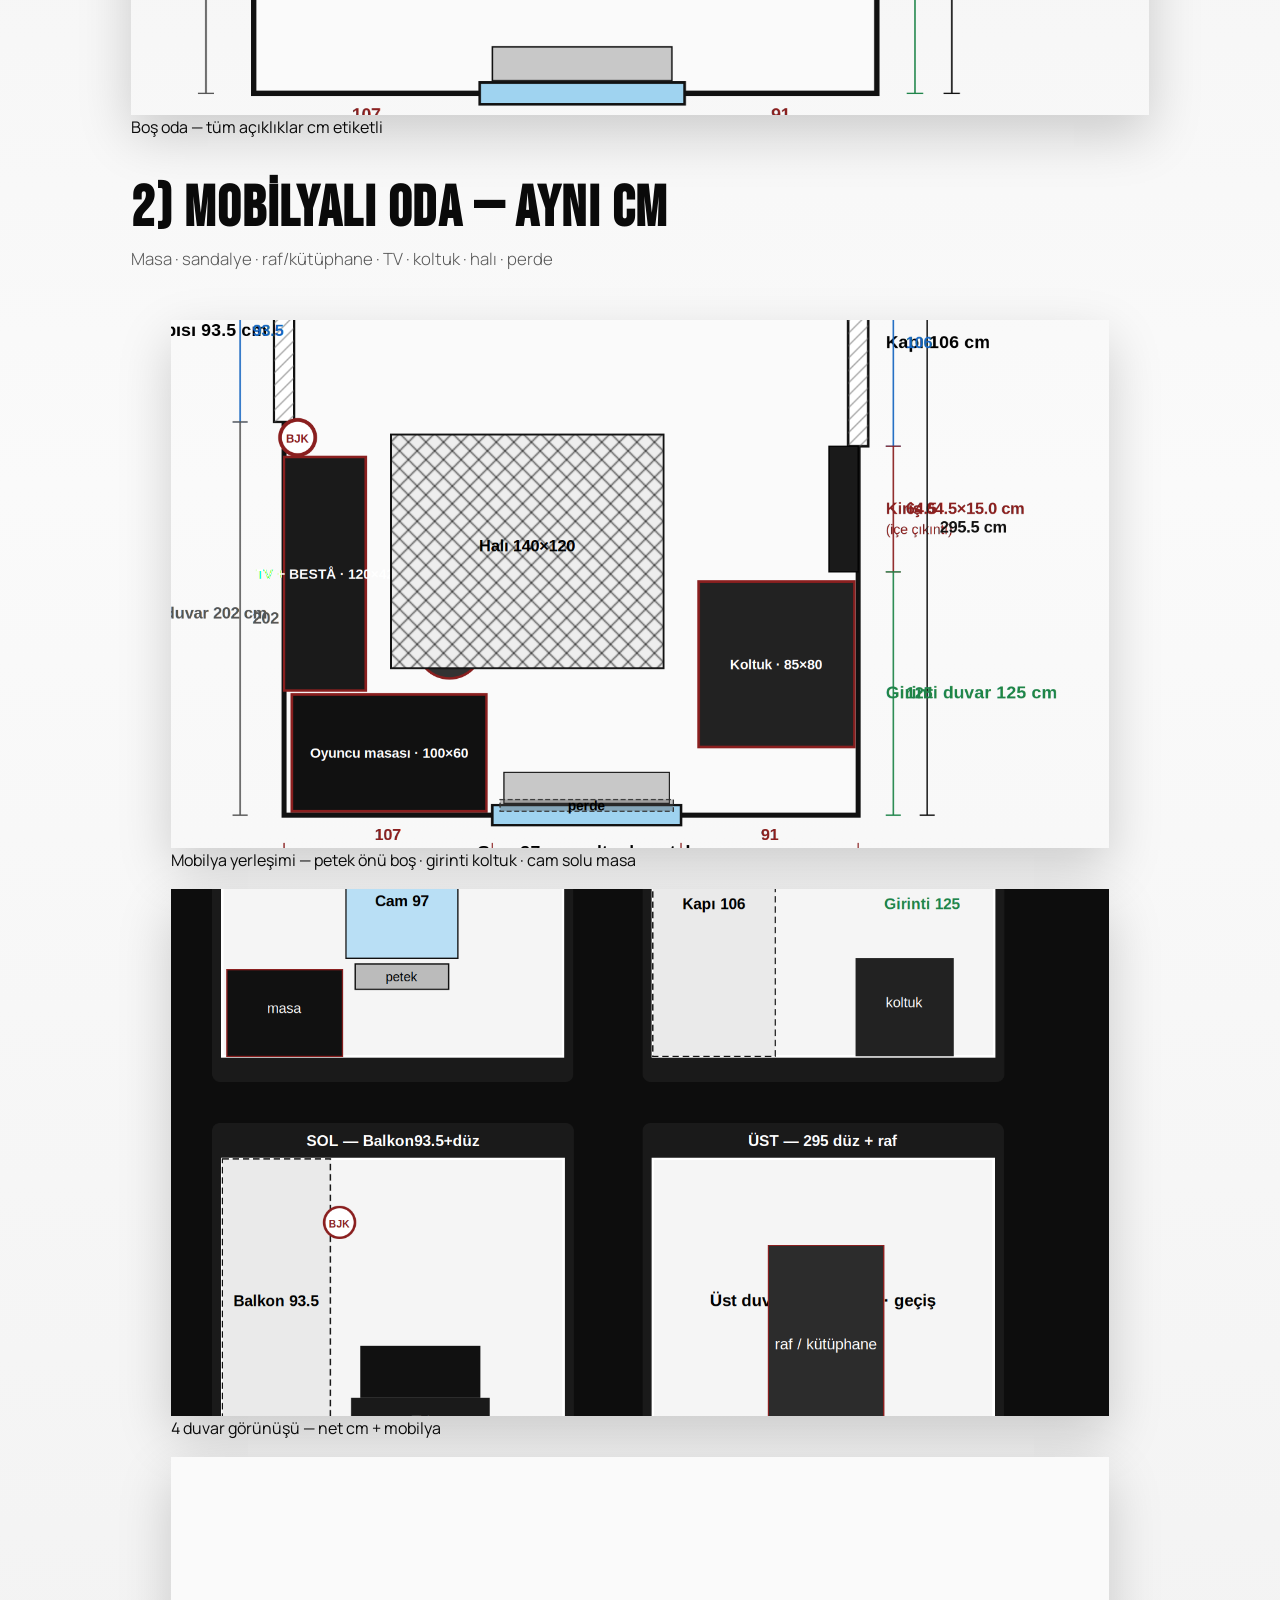
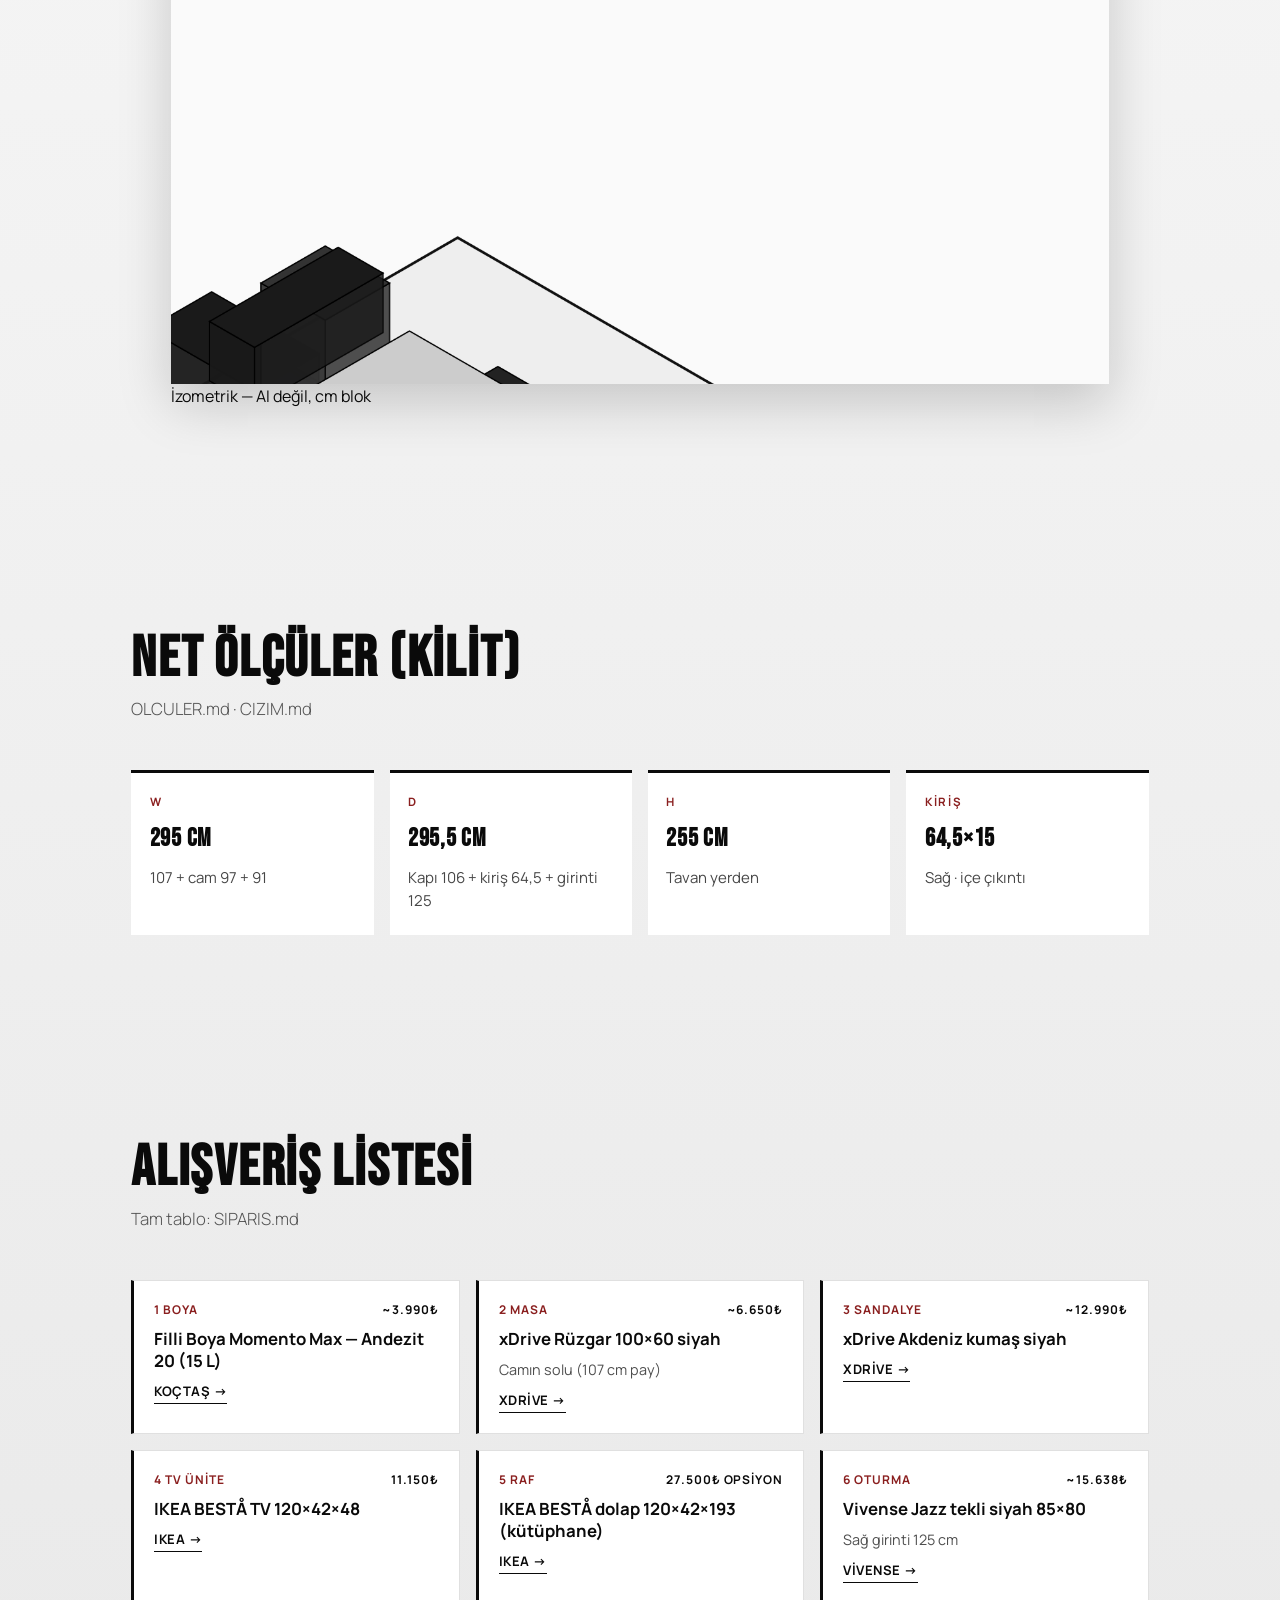
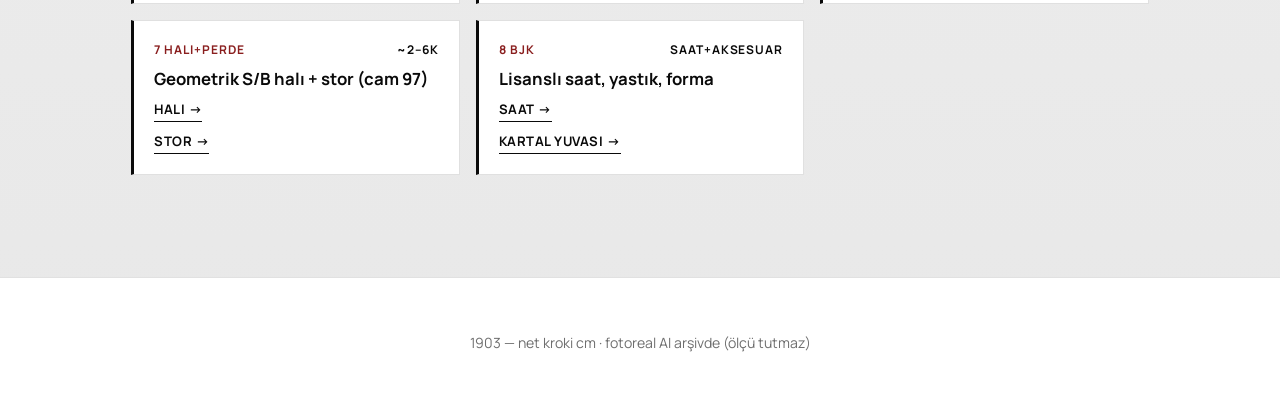
==== commit 1c42a7f1: "Update index to show cm-accurate empty and furnished drawings Remove photoreal gallery; present net-" ====
--- a/oda-tasarim/index.html
+++ b/oda-tasarim/index.html
@@ -3,7 +3,7 @@
 <head>
   <meta charset="UTF-8" />
   <meta name="viewport" content="width=device-width, initial-scale=1.0" />
-  <title>1903 — Net kroki tasarım + alışveriş</title>
+  <title>1903 — Net cm oda çizimi + alışveriş</title>
   <link rel="preconnect" href="https://fonts.googleapis.com" />
   <link rel="preconnect" href="https://fonts.gstatic.com" crossorigin />
   <link href="https://fonts.googleapis.com/css2?family=Bebas+Neue&family=Manrope:wght@300;400;500;600;700&display=swap" rel="stylesheet" />
@@ -16,114 +16,68 @@
     <nav class="nav">
       <span class="nav__mark">1903</span>
       <div class="nav__links">
-        <a href="#canli">Canlı</a>
-        <a href="#pano">Plan</a>
+        <a href="#cizim">Çizim</a>
         <a href="#olcu">Ölçü</a>
         <a href="#alisveris">Alışveriş</a>
       </div>
     </nav>
     <div class="hero__content">
-      <p class="hero__eyebrow">295 × 295,5 × 255 · kapı 106 · cam 97 · kiriş 64,5×15</p>
+      <p class="hero__eyebrow">295 × 295,5 × 255 · kapı 106 · cam 97 · kiriş 64,5×15 · balkon 93,5</p>
       <h1 class="hero__brand">1903</h1>
-      <p class="hero__lead">Krokindeki net cm’lere kilitli Beşiktaş odası. Canlı oda görselleri + TR alışveriş listesi.</p>
+      <p class="hero__lead">Önce boş oda cm cm. Sonra mobilya. Fotoreal AI yok — ölçü uydurma yok.</p>
       <div class="hero__cta">
-        <a class="btn btn--solid" href="#canli">Canlı odaları gör</a>
+        <a class="btn btn--solid" href="#cizim">Çizimi gör</a>
         <a class="btn btn--ghost" href="1903-oda-mobil.zip">Zip indir</a>
       </div>
     </div>
   </header>
 
   <main>
-    <section class="section" id="canli">
+    <section class="section" id="cizim">
       <div class="section__head">
-        <h2>Canlı oda görselleri</h2>
-        <p>Kroki ölçülerine göre fotoreal · kesin cm için alttaki plan</p>
+        <h2>1) Boş oda — net cm</h2>
+        <p>Kapı · cam · kiriş · girinti · balkon — senin krokinden</p>
       </div>
       <figure class="gallery__hero" style="margin:0">
-        <img src="assets/canli/01-masa-cam.png" alt="Masa ve cam duvar" loading="eager" />
-        <figcaption>Cam duvar — 107 · Cam 97 · 91 · masa petek solu</figcaption>
+        <img src="assets/net-oda-bos.png" alt="Bos oda net cm" loading="eager" />
+        <figcaption>Boş oda — tüm açıklıklar cm etiketli</figcaption>
+      </figure>
+
+      <div class="section__head" style="margin-top:2.5rem">
+        <h2>2) Mobilyalı oda — aynı cm</h2>
+        <p>Masa · sandalye · raf/kütüphane · TV · koltuk · halı · perde</p>
+      </div>
+      <figure class="gallery__hero">
+        <img src="assets/net-oda-dolu.png" alt="Mobilyali oda" loading="lazy" />
+        <figcaption>Mobilya yerleşimi — petek önü boş · girinti koltuk · cam solu masa</figcaption>
       </figure>
       <figure class="gallery__hero">
-        <img src="assets/canli/02-genel-kapi.png" alt="Genel oda kapidan" loading="lazy" />
-        <figcaption>Genel — kapı + kiriş + oturma + TV + masa</figcaption>
+        <img src="assets/net-4-duvar.png" alt="4 duvar" loading="lazy" />
+        <figcaption>4 duvar görünüşü — net cm + mobilya</figcaption>
       </figure>
-      <div class="gallery__pair">
-        <figure>
-          <img src="assets/canli/03-tv-duvar.png" alt="TV duvari" loading="lazy" />
-          <figcaption>Sol — BESTÅ + TV + BJK saat</figcaption>
-        </figure>
-        <figure>
-          <img src="assets/canli/04-oturma-girinti.png" alt="Oturma girinti" loading="lazy" />
-          <figcaption>Sağ — girinti oturma, TV’ye bakar</figcaption>
-        </figure>
-      </div>
-      <div class="gallery__pair">
-        <figure>
-          <img src="assets/canli/05-seyir.png" alt="Seyir acisi" loading="lazy" />
-          <figcaption>Seyir — koltuktan TV</figcaption>
-        </figure>
-        <figure>
-          <img src="assets/canli/06-genel.png" alt="Genel bakis" loading="lazy" />
-          <figcaption>Genel bakış</figcaption>
-        </figure>
-      </div>
+      <figure class="gallery__hero">
+        <img src="assets/izometrik.png" alt="Izometrik" loading="lazy" />
+        <figcaption>İzometrik — AI değil, cm blok</figcaption>
+      </figure>
     </section>
 
     <section class="section" id="olcu">
       <div class="section__head">
-        <h2>Net ölçüler</h2>
-        <p>Detay: <a href="OLCULER.md">OLCULER.md</a></p>
+        <h2>Net ölçüler (kilit)</h2>
+        <p><a href="OLCULER.md">OLCULER.md</a> · <a href="CIZIM.md">CIZIM.md</a></p>
       </div>
       <div class="inventory">
         <article class="inv"><span class="inv__tag">W</span><h3>295 cm</h3><p>107 + cam 97 + 91</p></article>
         <article class="inv"><span class="inv__tag">D</span><h3>295,5 cm</h3><p>Kapı 106 + kiriş 64,5 + girinti 125</p></article>
         <article class="inv"><span class="inv__tag">H</span><h3>255 cm</h3><p>Tavan yerden</p></article>
-        <article class="inv"><span class="inv__tag">CAM</span><h3>97 cm</h3><p>Altında petek · önü boş</p></article>
-      </div>
-    </section>
-
-    <section class="section" id="pano">
-      <div class="section__head">
-        <h2>Ölçekli plan</h2>
-      </div>
-      <figure class="gallery__hero" style="margin:0">
-        <img src="assets/tasarim-pano.png" alt="Tasarim panosu" loading="eager" />
-        <figcaption>Tasarım panosu</figcaption>
-      </figure>
-      <figure class="gallery__hero">
-        <img src="assets/plan-olcekli.png" alt="Net plan" loading="lazy" />
-        <figcaption>cm plan</figcaption>
-      </figure>
-      <figure class="gallery__hero">
-        <img src="assets/izometrik.png" alt="Izometrik" loading="lazy" />
-        <figcaption>İzometrik</figcaption>
-      </figure>
-      <div class="gallery__pair">
-        <figure>
-          <img src="assets/gorus-alt.png" alt="Alt duvar cam" loading="lazy" />
-          <figcaption>Alt — cam + masa solu</figcaption>
-        </figure>
-        <figure>
-          <img src="assets/gorus-sag.png" alt="Sag kapi kiris" loading="lazy" />
-          <figcaption>Sağ — kapı + kiriş + girinti</figcaption>
-        </figure>
-      </div>
-      <div class="gallery__pair">
-        <figure>
-          <img src="assets/gorus-sol.png" alt="Sol TV" loading="lazy" />
-          <figcaption>Sol — balkon + TV</figcaption>
-        </figure>
-        <figure>
-          <img src="assets/gorus-ust.png" alt="Ust duvar" loading="lazy" />
-          <figcaption>Üst — 295 düz</figcaption>
-        </figure>
+        <article class="inv"><span class="inv__tag">KİRİŞ</span><h3>64,5×15</h3><p>Sağ · içe çıkıntı</p></article>
       </div>
     </section>
 
     <section class="section" id="alisveris">
       <div class="section__head">
         <h2>Alışveriş listesi</h2>
-        <p>Tam tablo: <a href="SIPARIS.md">SIPARIS.md</a> · fiyatlar değişebilir, linkte kontrol et</p>
+        <p>Tam tablo: <a href="SIPARIS.md">SIPARIS.md</a></p>
       </div>
       <div class="products">
         <article class="product">
@@ -145,13 +99,12 @@
         <article class="product">
           <div class="product__meta"><span class="product__store">4 TV ÜNİTE</span><span class="product__price">11.150₺</span></div>
           <h3>IKEA BESTÅ TV 120×42×48</h3>
-          <p>991.882.63 · sol duvar</p>
           <a class="product__link" href="https://www.ikea.com.tr/urun/besta-venge-parlak-cila-siyah-120x42x48-cm-tv-sehpasi-99188263" target="_blank" rel="noopener">IKEA →</a>
         </article>
         <article class="product">
-          <div class="product__meta"><span class="product__store">5 TV</span><span class="product__price">modele göre</span></div>
-          <h3>50–55" siyah</h3>
-          <a class="product__link" href="https://www.trendyol.com/sr?q=55%20inç%20televizyon" target="_blank" rel="noopener">Trendyol →</a>
+          <div class="product__meta"><span class="product__store">5 RAF</span><span class="product__price">27.500₺ opsiyon</span></div>
+          <h3>IKEA BESTÅ dolap 120×42×193 (kütüphane)</h3>
+          <a class="product__link" href="https://www.ikea.com.tr/urun/besta-venge-siyah-seffaf-cam-120x42x193-cm-dolap-kombinasyonu-59059461" target="_blank" rel="noopener">IKEA →</a>
         </article>
         <article class="product">
           <div class="product__meta"><span class="product__store">6 OTURMA</span><span class="product__price">~15.638₺</span></div>
@@ -160,9 +113,10 @@
           <a class="product__link" href="https://www.vivense.com/jazz-tekli-koltuk-kumas-degisimli-modeli.html" target="_blank" rel="noopener">Vivense →</a>
         </article>
         <article class="product">
-          <div class="product__meta"><span class="product__store">7 HALI</span><span class="product__price">~1.5–4k</span></div>
-          <h3>Geometrik S/B ~140×120</h3>
-          <a class="product__link" href="https://www.trendyol.com/sr?q=geometrik%20halı%20siyah%20beyaz" target="_blank" rel="noopener">Trendyol →</a>
+          <div class="product__meta"><span class="product__store">7 HALI+PERDE</span><span class="product__price">~2–6k</span></div>
+          <h3>Geometrik S/B halı + stor (cam 97)</h3>
+          <a class="product__link" href="https://www.trendyol.com/sr?q=geometrik%20halı%20siyah%20beyaz" target="_blank" rel="noopener">Halı →</a>
+          <a class="product__link" href="https://www.trendyol.com/sr?q=stor%20perde%20siyah" target="_blank" rel="noopener">Stor →</a>
         </article>
         <article class="product">
           <div class="product__meta"><span class="product__store">8 BJK</span><span class="product__price">saat+aksesuar</span></div>
@@ -174,7 +128,7 @@
     </section>
   </main>
 
-  <footer class="footer"><p>1903 — net kroki · SIPARIS.md</p></footer>
+  <footer class="footer"><p>1903 — net kroki cm · fotoreal AI arşivde (ölçü tutmaz)</p></footer>
   <script src="main.js"></script>
 </body>
 </html>
